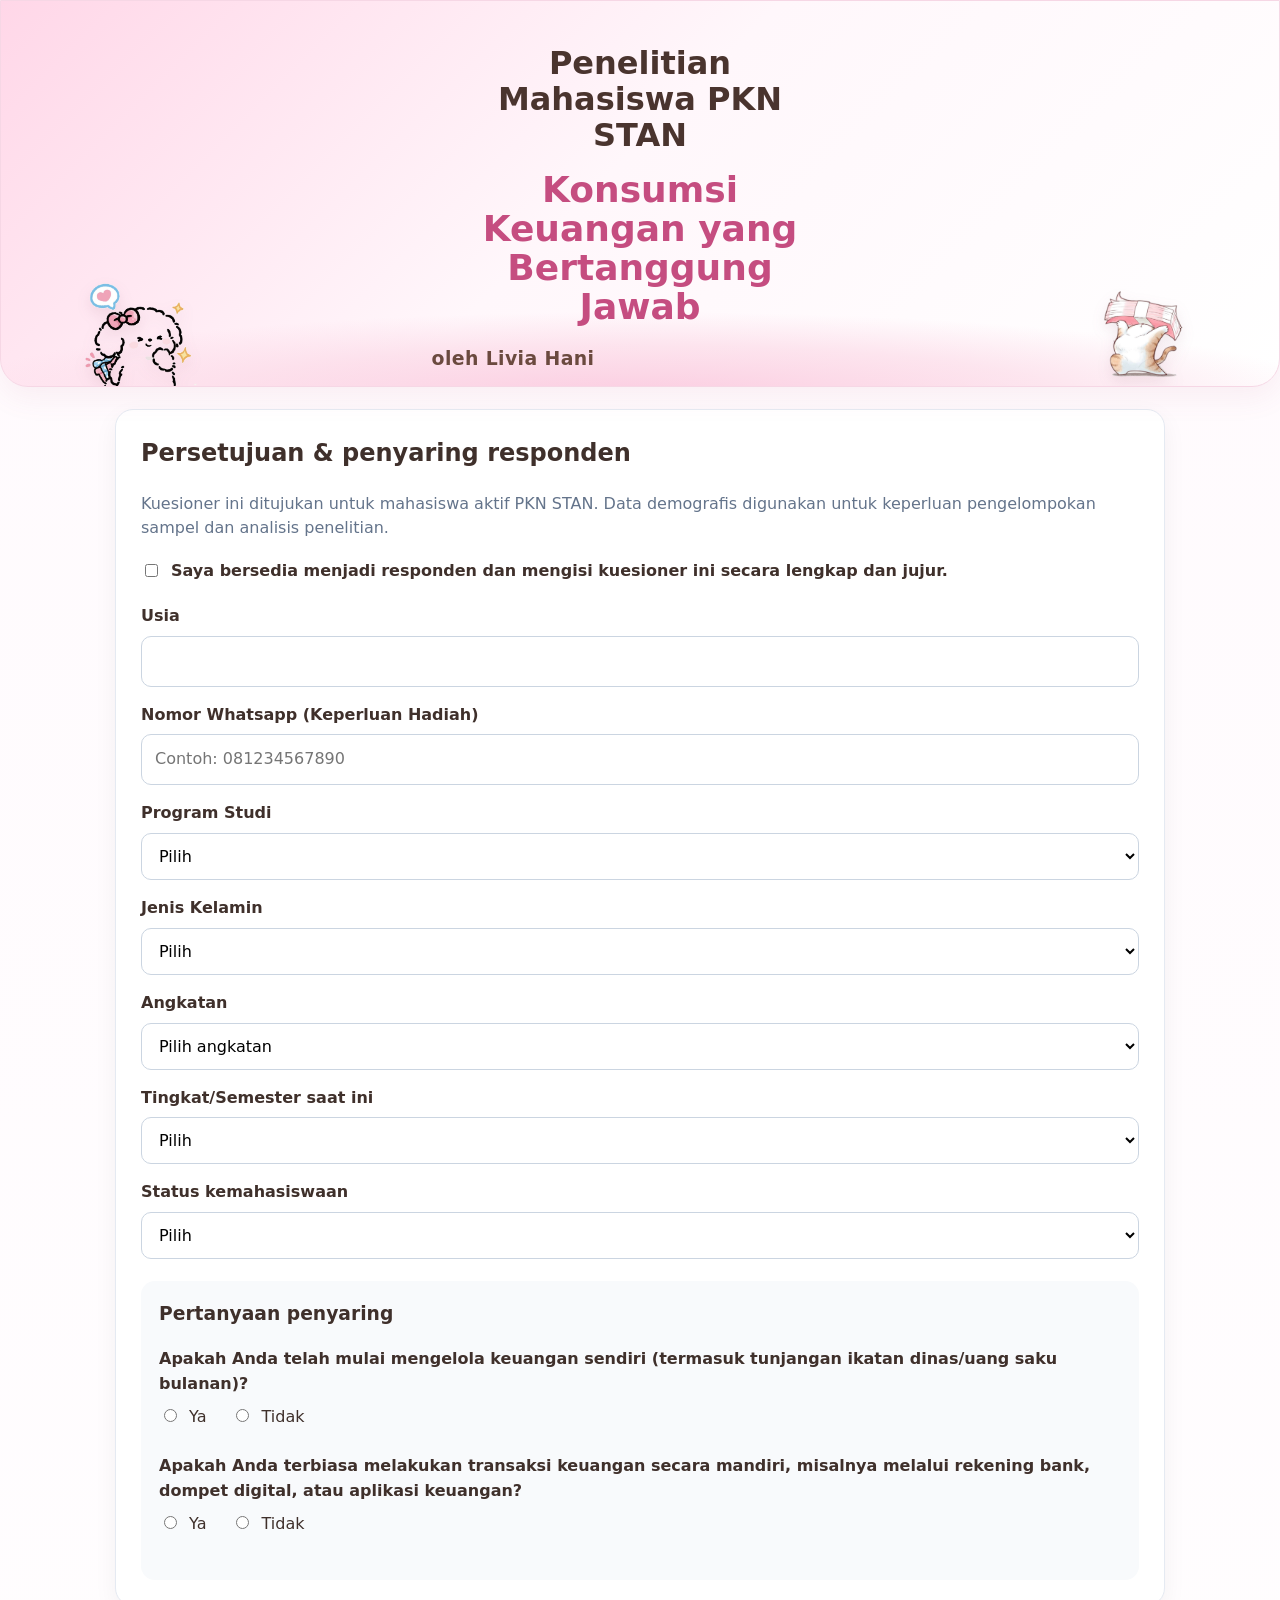
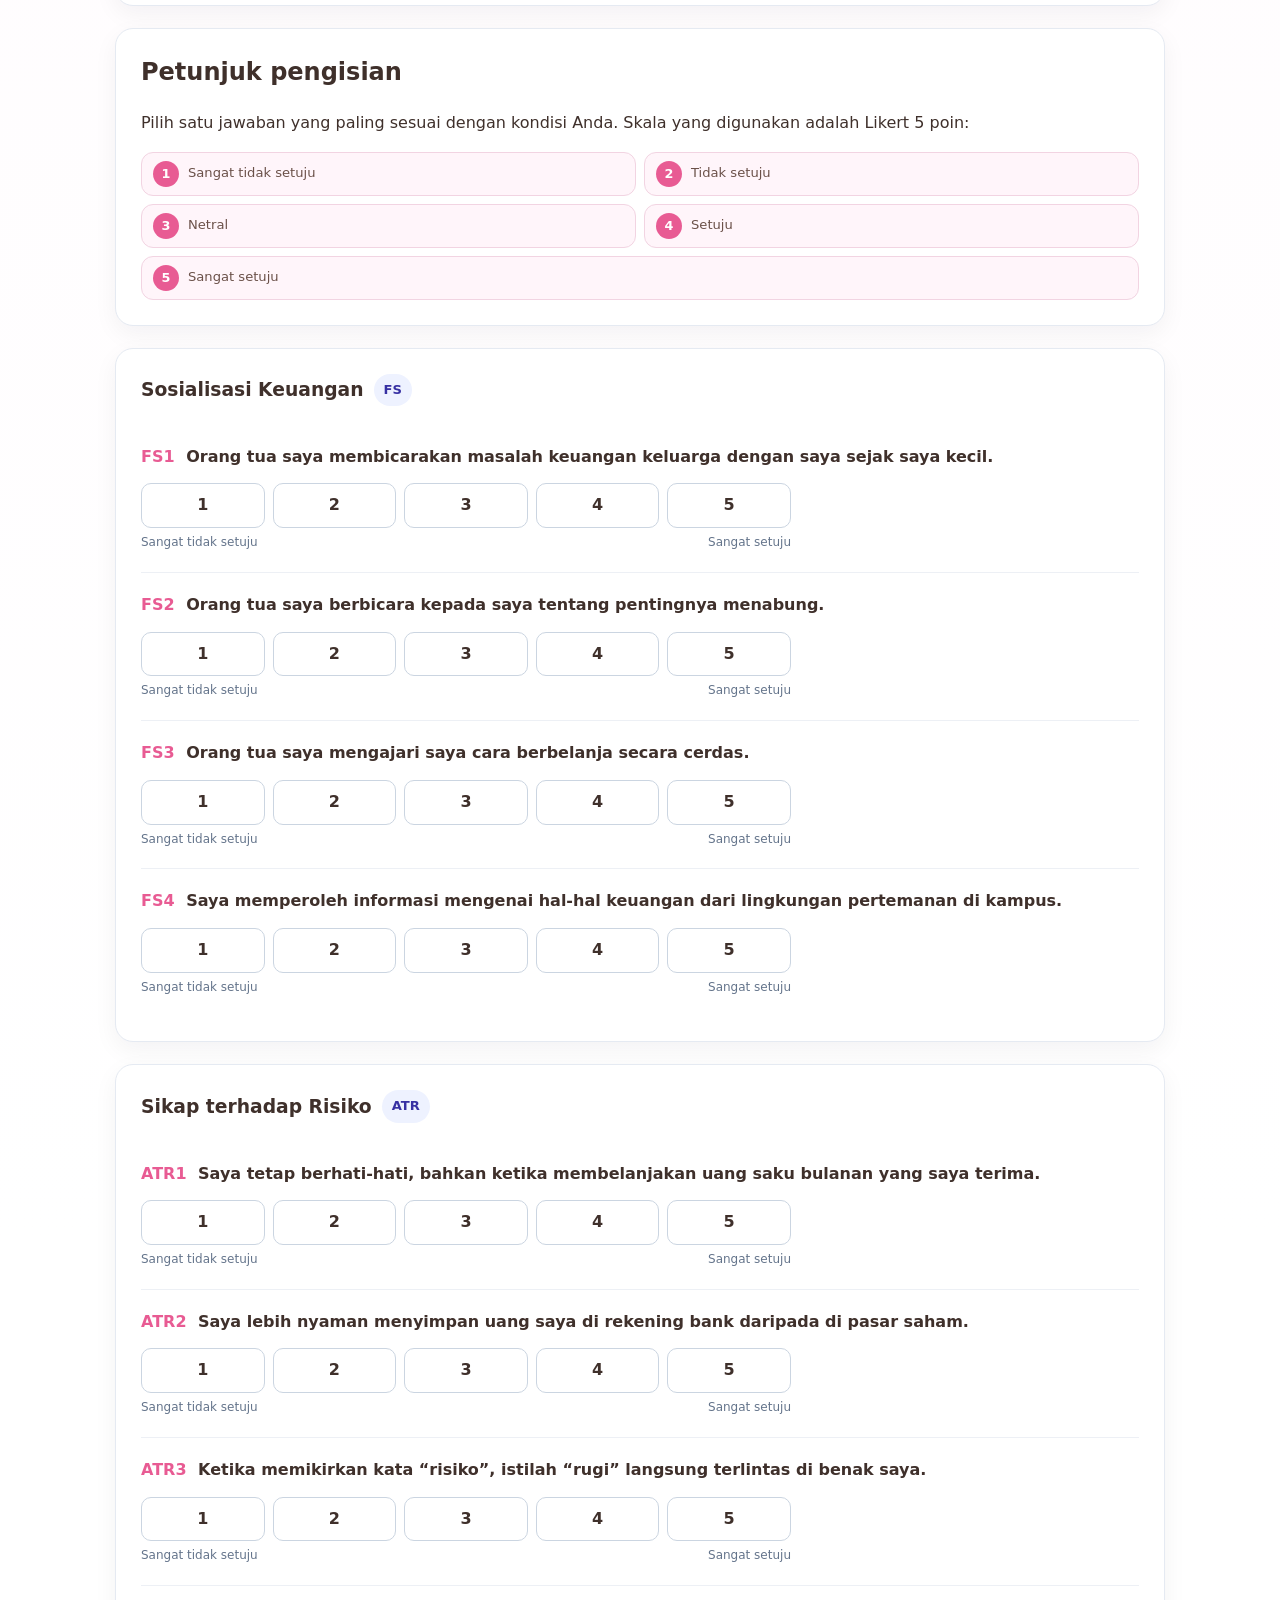
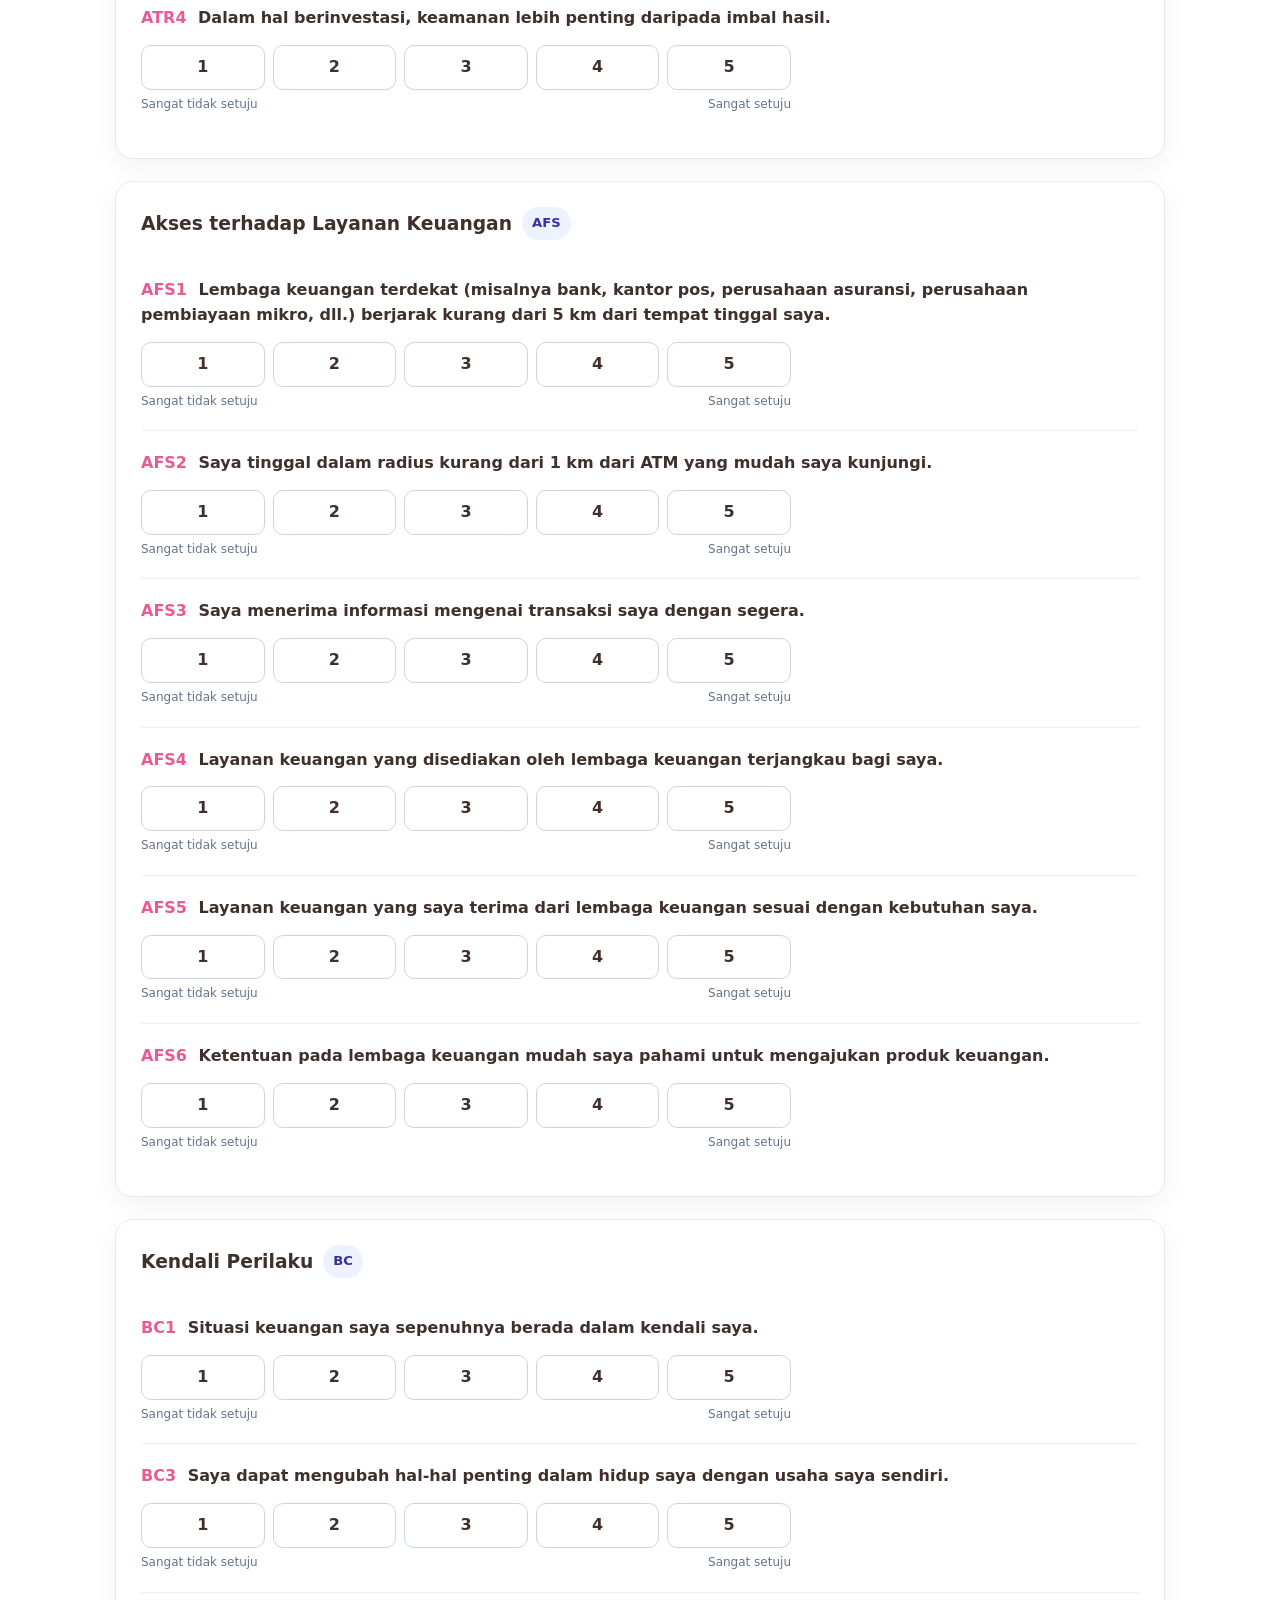
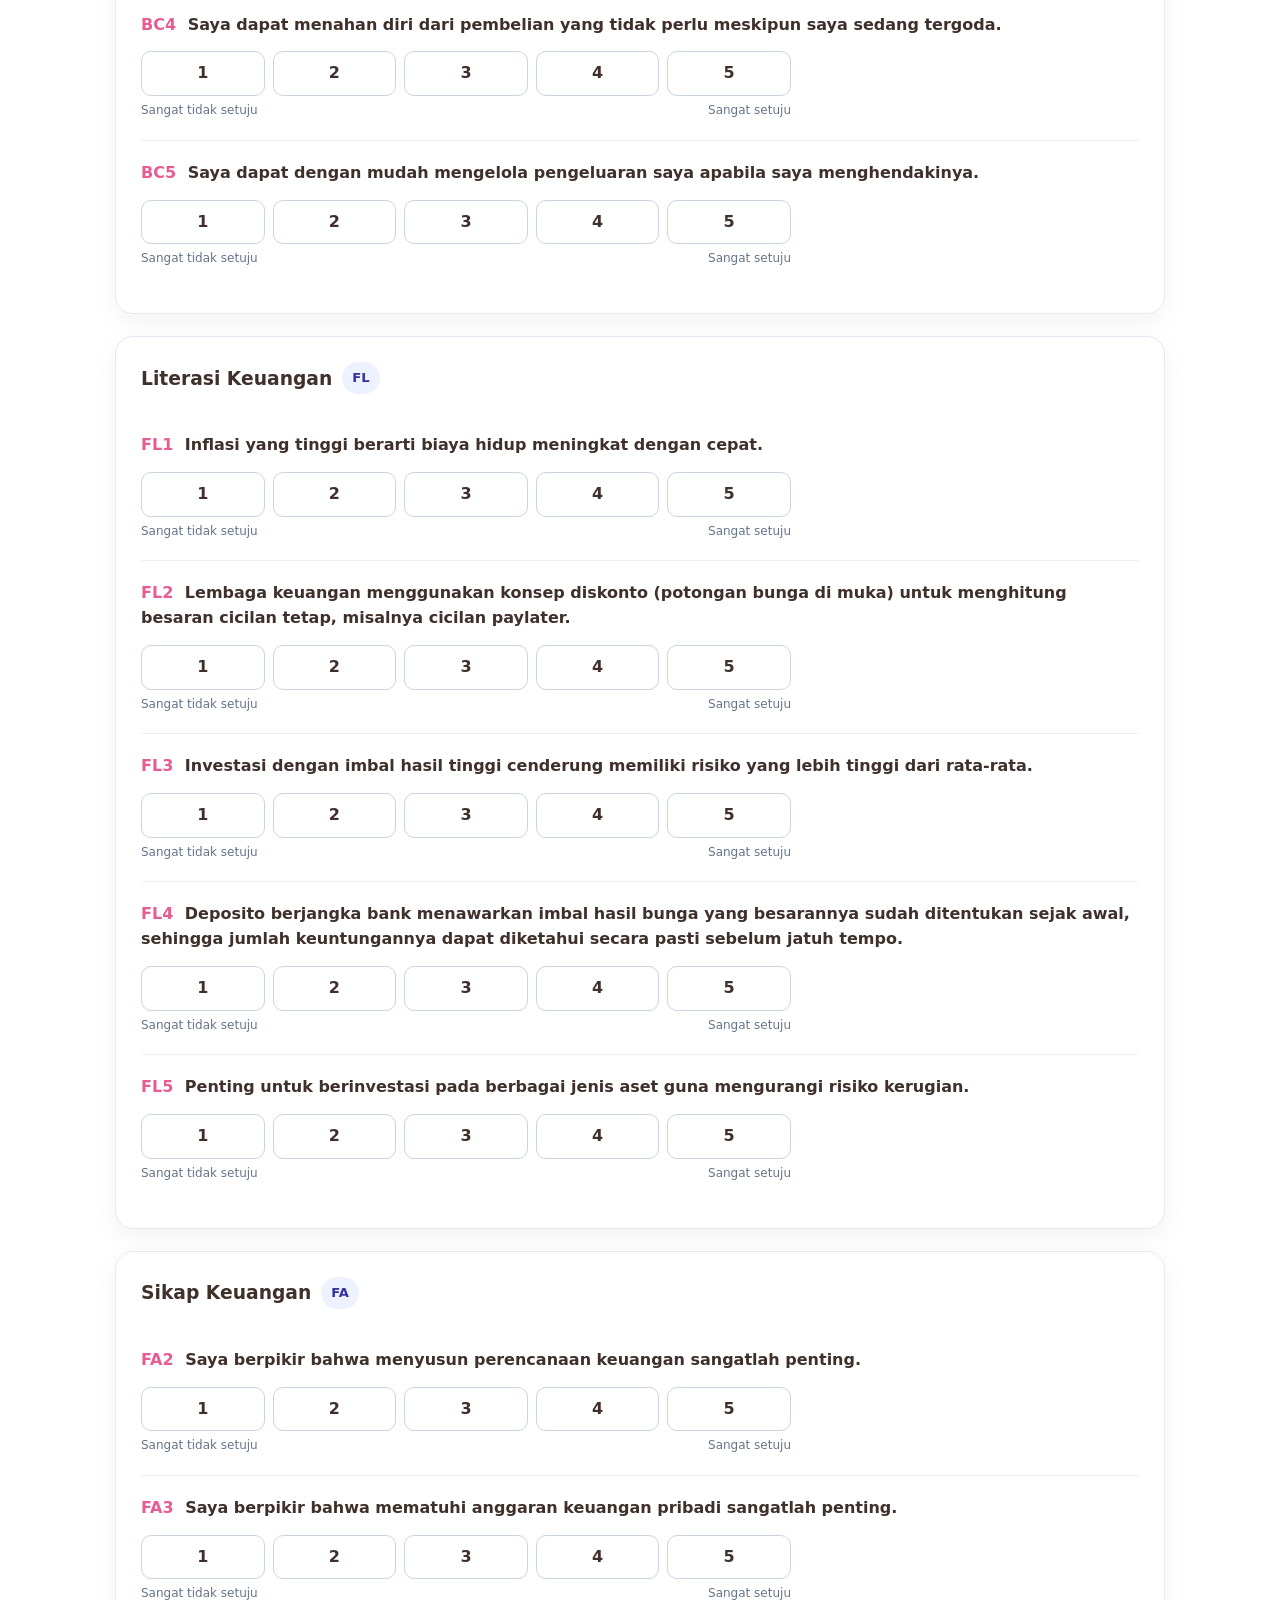
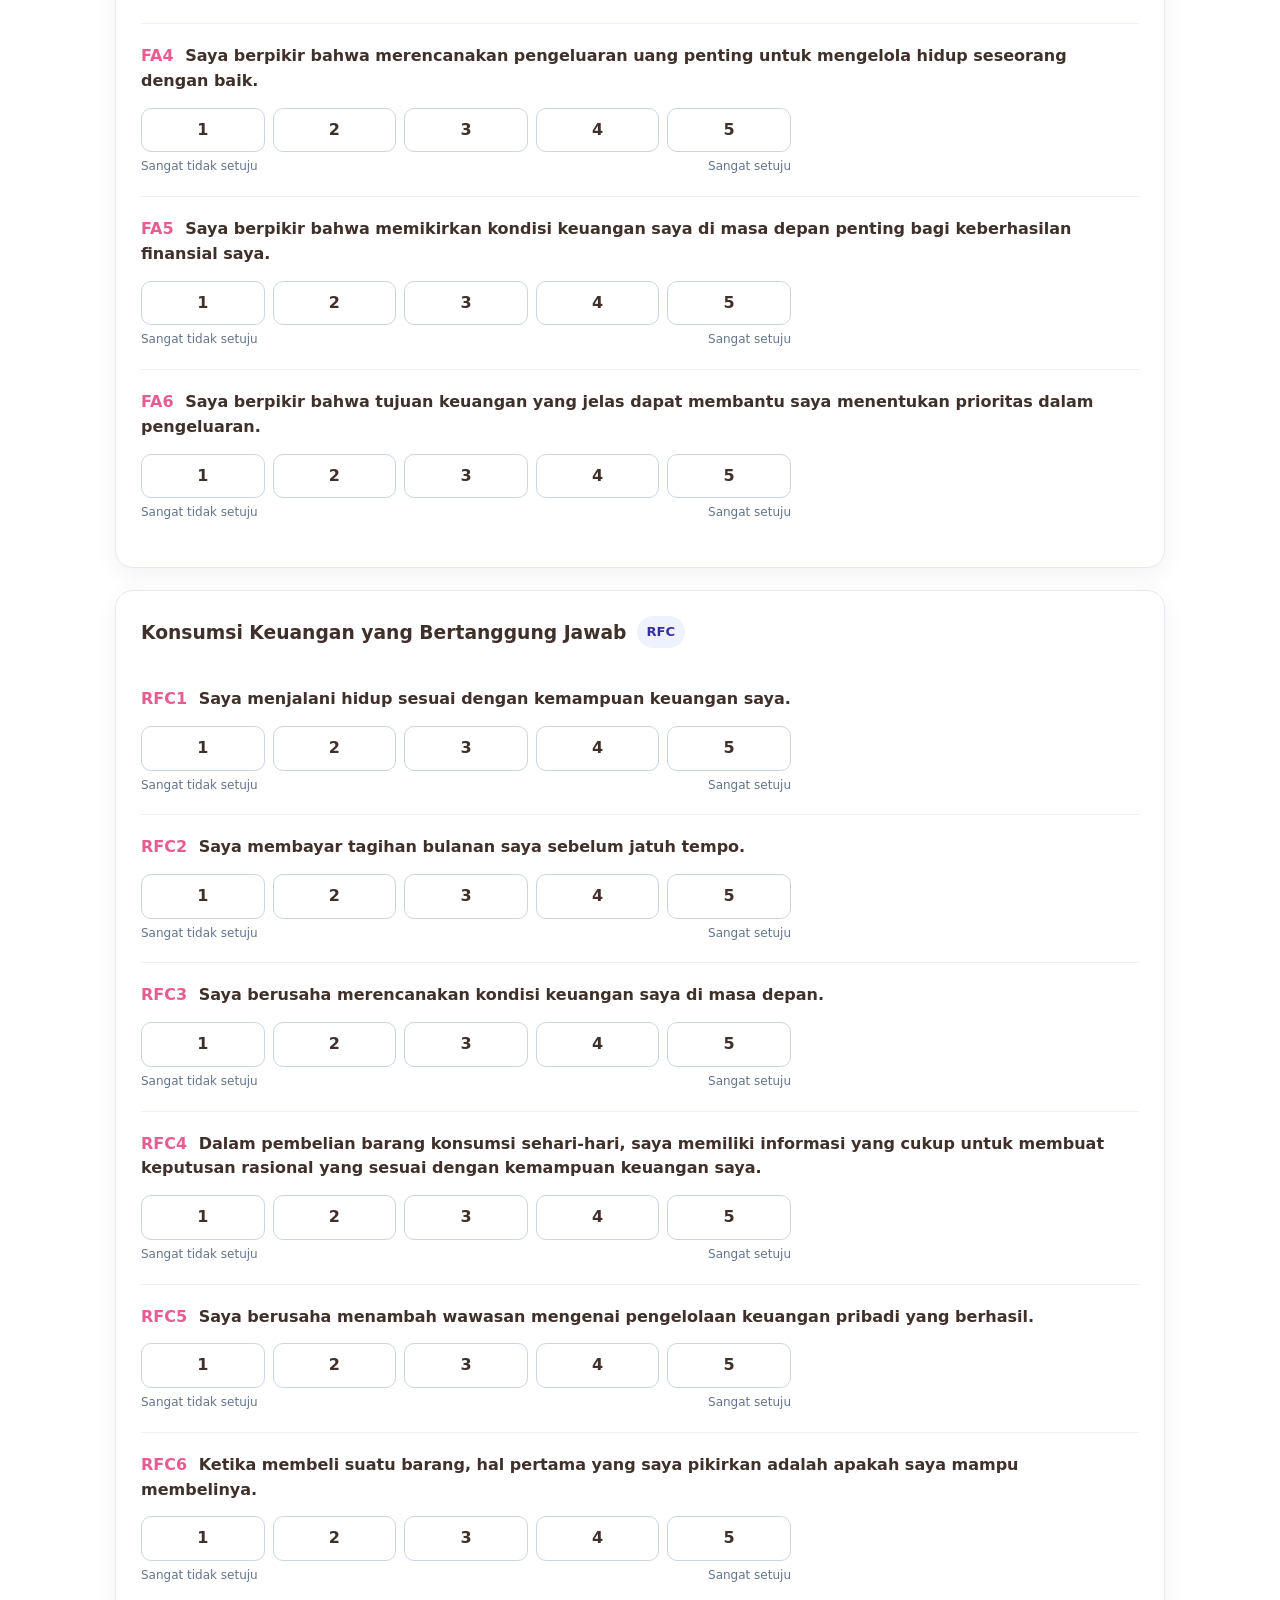
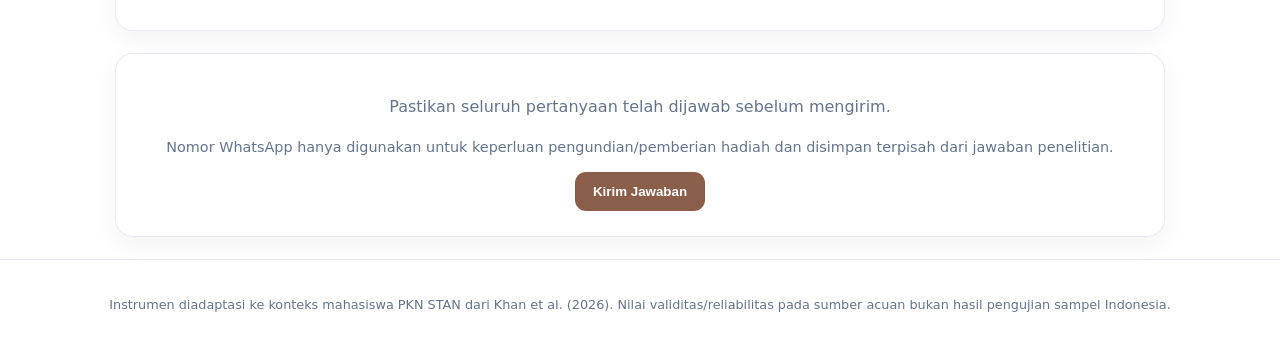
==== index.html @ fb6199f8 "Update index.html" ====
<!doctype html>

<html lang="id">
<head>
<meta charset="utf-8">
<meta name="viewport" content="width=device-width,initial-scale=1">
<title>Kuesioner Penelitian — Mahasiswa PKN STAN</title>
<link rel="stylesheet" href="style.css">
</head>

<body>

<header class="hero">

  <div class="container hero-inner">

    <h1>Penelitian Mahasiswa PKN STAN</h1>

    <h2>Konsumsi Keuangan yang Bertanggung Jawab</h2>

    <p class="author-credit">oleh Livia Hani</p>

    <img
      class="avatar-sticker avatar-money"
      src="avatar-money.png"
      alt="Kucing membawa uang"
    >

    <img
      class="avatar-sticker avatar-bow"
      src="avatar-bow.png"
      alt="Stiker anjing berpita"
    >

  </div>

</header>

<main class="container">

<form id="surveyForm">

<section class="card">

  <h2>Persetujuan & penyaring responden</h2>

  <p class="muted">
    Kuesioner ini ditujukan untuk mahasiswa aktif PKN STAN.
    Data demografis digunakan untuk keperluan pengelompokan sampel
    dan analisis penelitian.
  </p>

  <label class="checkline">
    <input
      type="checkbox"
      name="consent"
      value="1"
      required
    >
    Saya bersedia menjadi responden dan mengisi kuesioner ini secara lengkap dan jujur.
  </label>

  <div class="grid">

<div>
  <label>Usia</label>
  <input
    type="number"
    name="age"
    min="18"
    max="100"
    required
  >
</div>

<div>
  <label>Nomor Whatsapp (Keperluan Hadiah)</label>
  <input
    type="tel"
    name="whatsapp"
    placeholder="Contoh: 081234567890"
    inputmode="tel"
    autocomplete="tel"
    required
  >
</div>

<div>
  <label>Program Studi</label>

  <select name="study_program" required>

    <option value="">Pilih</option>

    <option>D-IV Akuntansi Sektor Publik</option>

    <option>D-IV Manajemen Aset Publik</option>

    <option>D-IV Manajemen Keuangan Negara</option>

    <option>D-III Akuntansi</option>

    <option>D-III Pajak</option>

    <option>D-III Kepabeanan dan Cukai</option>

    <option>D-III Kebendaharaan Negara</option>

    <option>D-III Manajemen Aset</option>

    <option>D-III PBB/Penilai</option>

  </select>
</div>

<div>

  <label>Jenis Kelamin</label>

  <select name="gender" required>

    <option value="">Pilih</option>

    <option value="Perempuan">Perempuan</option>

    <option value="Laki-laki">Laki-laki</option>

  </select>

</div>

<div>

  <label>Angkatan</label>

  <select name="cohort" required>

    <option value="">Pilih angkatan</option>

    <option value="2022">2022</option>

    <option value="2023">2023</option>

    <option value="2024">2024</option>

    <option value="2025">2025</option>

    <option value="2026">2026</option>

  </select>

</div>

<div>

  <label>Tingkat/Semester saat ini</label>

  <select name="level" required>

    <option value="">Pilih</option>

    <option>Tingkat 1</option>

    <option>Tingkat 2</option>

    <option>Tingkat 3</option>

    <option>Tingkat 4</option>

  </select>

</div>

<div>

  <label>Status kemahasiswaan</label>

  <select name="student_status" required>

    <option value="">Pilih</option>

    <option>Aktif</option>

    <option>Nonaktif</option>

    <option>Cuti akademik</option>

  </select>

</div>

  </div>

  <div class="screening">

<h3>Pertanyaan penyaring</h3>

<label>
  Apakah Anda telah mulai mengelola keuangan sendiri
  (termasuk tunjangan ikatan dinas/uang saku bulanan)?
</label>

<div class="radio-row">

  <label>
    <input
      type="radio"
      name="self_manage"
      value="Ya"
      required
    >
    Ya
  </label>

  <label>
    <input
      type="radio"
      name="self_manage"
      value="Tidak"
    >
    Tidak
  </label>

</div>


<label>
  Apakah Anda terbiasa melakukan transaksi keuangan secara mandiri,
  misalnya melalui rekening bank, dompet digital, atau aplikasi keuangan?
</label>

<div class="radio-row">

  <label>
    <input
      type="radio"
      name="transactions"
      value="Ya"
      required
    >
    Ya
  </label>

  <label>
    <input
      type="radio"
      name="transactions"
      value="Tidak"
    >
    Tidak
  </label>

</div>

  </div>

</section>

<section class="card">

  <h2>Petunjuk pengisian</h2>

  <p>
    Pilih satu jawaban yang paling sesuai dengan kondisi Anda.
    Skala yang digunakan adalah Likert 5 poin:
  </p>

  <div class="scale" aria-label="Skala Likert">

<span>
  <b>1</b>
  <em>Sangat tidak setuju</em>
</span>

<span>
  <b>2</b>
  <em>Tidak setuju</em>
</span>

<span>
  <b>3</b>
  <em>Netral</em>
</span>

<span>
  <b>4</b>
  <em>Setuju</em>
</span>

<span>
  <b>5</b>
  <em>Sangat setuju</em>
</span>

  </div>

</section>

<section class="construct">

<h3>
  Sosialisasi Keuangan
  <span class="badge">FS</span>
</h3>

<div class="question">

<div class="qtext">
<span class="qcode">FS1</span>
Orang tua saya membicarakan masalah keuangan keluarga dengan saya sejak saya kecil.
</div>

<div class="likert">

<label><input type="radio" name="FS1" value="1" required><span>1</span></label>
<label><input type="radio" name="FS1" value="2"><span>2</span></label>
<label><input type="radio" name="FS1" value="3"><span>3</span></label>
<label><input type="radio" name="FS1" value="4"><span>4</span></label>
<label><input type="radio" name="FS1" value="5"><span>5</span></label>

</div>

<div class="likert-caption">
<span>Sangat tidak setuju</span>
<span>Sangat setuju</span>
</div>

</div>

<div class="question">

<div class="qtext">
<span class="qcode">FS2</span>
Orang tua saya berbicara kepada saya tentang pentingnya menabung.
</div>

<div class="likert">

<label><input type="radio" name="FS2" value="1" required><span>1</span></label>
<label><input type="radio" name="FS2" value="2"><span>2</span></label>
<label><input type="radio" name="FS2" value="3"><span>3</span></label>
<label><input type="radio" name="FS2" value="4"><span>4</span></label>
<label><input type="radio" name="FS2" value="5"><span>5</span></label>

</div>

<div class="likert-caption">
<span>Sangat tidak setuju</span>
<span>Sangat setuju</span>
</div>

</div>

<div class="question">

<div class="qtext">
<span class="qcode">FS3</span>
Orang tua saya mengajari saya cara berbelanja secara cerdas.
</div>

<div class="likert">

<label><input type="radio" name="FS3" value="1" required><span>1</span></label>
<label><input type="radio" name="FS3" value="2"><span>2</span></label>
<label><input type="radio" name="FS3" value="3"><span>3</span></label>
<label><input type="radio" name="FS3" value="4"><span>4</span></label>
<label><input type="radio" name="FS3" value="5"><span>5</span></label>

</div>

<div class="likert-caption">
<span>Sangat tidak setuju</span>
<span>Sangat setuju</span>
</div>

</div>

<div class="question">

<div class="qtext">
<span class="qcode">FS4</span>
Saya memperoleh informasi mengenai hal-hal keuangan dari lingkungan pertemanan di kampus.
</div>

<div class="likert">

<label><input type="radio" name="FS4" value="1" required><span>1</span></label>
<label><input type="radio" name="FS4" value="2"><span>2</span></label>
<label><input type="radio" name="FS4" value="3"><span>3</span></label>
<label><input type="radio" name="FS4" value="4"><span>4</span></label>
<label><input type="radio" name="FS4" value="5"><span>5</span></label>

</div>

<div class="likert-caption">
<span>Sangat tidak setuju</span>
<span>Sangat setuju</span>
</div>

</div>

</section>

<section class="construct">

<h3>
Sikap terhadap Risiko
<span class="badge">ATR</span>
</h3>

<div class="question">

<div class="qtext">
<span class="qcode">ATR1</span>
Saya tetap berhati-hati, bahkan ketika membelanjakan uang saku bulanan yang saya terima.
</div>

<div class="likert">

<label><input type="radio" name="ATR1" value="1" required><span>1</span></label>
<label><input type="radio" name="ATR1" value="2"><span>2</span></label>
<label><input type="radio" name="ATR1" value="3"><span>3</span></label>
<label><input type="radio" name="ATR1" value="4"><span>4</span></label>
<label><input type="radio" name="ATR1" value="5"><span>5</span></label>

</div>

<div class="likert-caption">
<span>Sangat tidak setuju</span>
<span>Sangat setuju</span>
</div>

</div>

<div class="question">

<div class="qtext">
<span class="qcode">ATR2</span>
Saya lebih nyaman menyimpan uang saya di rekening bank daripada di pasar saham.
</div>

<div class="likert">

<label><input type="radio" name="ATR2" value="1" required><span>1</span></label>
<label><input type="radio" name="ATR2" value="2"><span>2</span></label>
<label><input type="radio" name="ATR2" value="3"><span>3</span></label>
<label><input type="radio" name="ATR2" value="4"><span>4</span></label>
<label><input type="radio" name="ATR2" value="5"><span>5</span></label>

</div>

<div class="likert-caption">
<span>Sangat tidak setuju</span>
<span>Sangat setuju</span>
</div>

</div>

<div class="question">

<div class="qtext">
<span class="qcode">ATR3</span>
Ketika memikirkan kata “risiko”, istilah “rugi” langsung terlintas di benak saya.
</div>

<div class="likert">

<label><input type="radio" name="ATR3" value="1" required><span>1</span></label>
<label><input type="radio" name="ATR3" value="2"><span>2</span></label>
<label><input type="radio" name="ATR3" value="3"><span>3</span></label>
<label><input type="radio" name="ATR3" value="4"><span>4</span></label>
<label><input type="radio" name="ATR3" value="5"><span>5</span></label>

</div>

<div class="likert-caption">
<span>Sangat tidak setuju</span>
<span>Sangat setuju</span>
</div>

</div>

<div class="question">

<div class="qtext">
<span class="qcode">ATR4</span>
Dalam hal berinvestasi, keamanan lebih penting daripada imbal hasil.
</div>

<div class="likert">

<label><input type="radio" name="ATR4" value="1" required><span>1</span></label>
<label><input type="radio" name="ATR4" value="2"><span>2</span></label>
<label><input type="radio" name="ATR4" value="3"><span>3</span></label>
<label><input type="radio" name="ATR4" value="4"><span>4</span></label>
<label><input type="radio" name="ATR4" value="5"><span>5</span></label>

</div>

<div class="likert-caption">
<span>Sangat tidak setuju</span>
<span>Sangat setuju</span>
</div>

</div>

</section>

<section class="construct">

<h3>
Akses terhadap Layanan Keuangan
<span class="badge">AFS</span>
</h3>

<div class="question">

<div class="qtext">
<span class="qcode">AFS1</span>
Lembaga keuangan terdekat (misalnya bank, kantor pos, perusahaan asuransi, perusahaan pembiayaan mikro, dll.) berjarak kurang dari 5 km dari tempat tinggal saya.
</div>

<div class="likert">

<label><input type="radio" name="AFS1" value="1" required><span>1</span></label>
<label><input type="radio" name="AFS1" value="2"><span>2</span></label>
<label><input type="radio" name="AFS1" value="3"><span>3</span></label>
<label><input type="radio" name="AFS1" value="4"><span>4</span></label>
<label><input type="radio" name="AFS1" value="5"><span>5</span></label>

</div>

<div class="likert-caption">
<span>Sangat tidak setuju</span>
<span>Sangat setuju</span>
</div>

</div>

<div class="question">

<div class="qtext">
<span class="qcode">AFS2</span>
Saya tinggal dalam radius kurang dari 1 km dari ATM yang mudah saya kunjungi.
</div>

<div class="likert">

<label><input type="radio" name="AFS2" value="1" required><span>1</span></label>
<label><input type="radio" name="AFS2" value="2"><span>2</span></label>
<label><input type="radio" name="AFS2" value="3"><span>3</span></label>
<label><input type="radio" name="AFS2" value="4"><span>4</span></label>
<label><input type="radio" name="AFS2" value="5"><span>5</span></label>

</div>

<div class="likert-caption">
<span>Sangat tidak setuju</span>
<span>Sangat setuju</span>
</div>

</div>

<div class="question">

<div class="qtext">
<span class="qcode">AFS3</span>
Saya menerima informasi mengenai transaksi saya dengan segera.
</div>

<div class="likert">

<label><input type="radio" name="AFS3" value="1" required><span>1</span></label>
<label><input type="radio" name="AFS3" value="2"><span>2</span></label>
<label><input type="radio" name="AFS3" value="3"><span>3</span></label>
<label><input type="radio" name="AFS3" value="4"><span>4</span></label>
<label><input type="radio" name="AFS3" value="5"><span>5</span></label>

</div>

<div class="likert-caption">
<span>Sangat tidak setuju</span>
<span>Sangat setuju</span>
</div>

</div>

<div class="question">

<div class="qtext">
<span class="qcode">AFS4</span>
Layanan keuangan yang disediakan oleh lembaga keuangan terjangkau bagi saya.
</div>

<div class="likert">

<label><input type="radio" name="AFS4" value="1" required><span>1</span></label>
<label><input type="radio" name="AFS4" value="2"><span>2</span></label>
<label><input type="radio" name="AFS4" value="3"><span>3</span></label>
<label><input type="radio" name="AFS4" value="4"><span>4</span></label>
<label><input type="radio" name="AFS4" value="5"><span>5</span></label>

</div>

<div class="likert-caption">
<span>Sangat tidak setuju</span>
<span>Sangat setuju</span>
</div>

</div>

<div class="question">

<div class="qtext">
<span class="qcode">AFS5</span>
Layanan keuangan yang saya terima dari lembaga keuangan sesuai dengan kebutuhan saya.
</div>

<div class="likert">

<label><input type="radio" name="AFS5" value="1" required><span>1</span></label>
<label><input type="radio" name="AFS5" value="2"><span>2</span></label>
<label><input type="radio" name="AFS5" value="3"><span>3</span></label>
<label><input type="radio" name="AFS5" value="4"><span>4</span></label>
<label><input type="radio" name="AFS5" value="5"><span>5</span></label>

</div>

<div class="likert-caption">
<span>Sangat tidak setuju</span>
<span>Sangat setuju</span>
</div>

</div>

<div class="question">

<div class="qtext">
<span class="qcode">AFS6</span>
Ketentuan pada lembaga keuangan mudah saya pahami untuk mengajukan produk keuangan.
</div>

<div class="likert">

<label><input type="radio" name="AFS6" value="1" required><span>1</span></label>
<label><input type="radio" name="AFS6" value="2"><span>2</span></label>
<label><input type="radio" name="AFS6" value="3"><span>3</span></label>
<label><input type="radio" name="AFS6" value="4"><span>4</span></label>
<label><input type="radio" name="AFS6" value="5"><span>5</span></label>

</div>

<div class="likert-caption">
<span>Sangat tidak setuju</span>
<span>Sangat setuju</span>
</div>

</div>

</section>

<section class="construct">

<h3>
Kendali Perilaku
<span class="badge">BC</span>
</h3>

<div class="question">

<div class="qtext">
<span class="qcode">BC1</span>
Situasi keuangan saya sepenuhnya berada dalam kendali saya.
</div>

<div class="likert">

<label><input type="radio" name="BC1" value="1" required><span>1</span></label>
<label><input type="radio" name="BC1" value="2"><span>2</span></label>
<label><input type="radio" name="BC1" value="3"><span>3</span></label>
<label><input type="radio" name="BC1" value="4"><span>4</span></label>
<label><input type="radio" name="BC1" value="5"><span>5</span></label>

</div>

<div class="likert-caption">
<span>Sangat tidak setuju</span>
<span>Sangat setuju</span>
</div>

</div>

<div class="question">

<div class="qtext">
<span class="qcode">BC3</span>
Saya dapat mengubah hal-hal penting dalam hidup saya dengan usaha saya sendiri.
</div>

<div class="likert">

<label><input type="radio" name="BC3" value="1" required><span>1</span></label>
<label><input type="radio" name="BC3" value="2"><span>2</span></label>
<label><input type="radio" name="BC3" value="3"><span>3</span></label>
<label><input type="radio" name="BC3" value="4"><span>4</span></label>
<label><input type="radio" name="BC3" value="5"><span>5</span></label>

</div>

<div class="likert-caption">
<span>Sangat tidak setuju</span>
<span>Sangat setuju</span>
</div>

</div>

<div class="question">

<div class="qtext">
<span class="qcode">BC4</span>
Saya dapat menahan diri dari pembelian yang tidak perlu meskipun saya sedang tergoda.
</div>

<div class="likert">

<label><input type="radio" name="BC4" value="1" required><span>1</span></label>
<label><input type="radio" name="BC4" value="2"><span>2</span></label>
<label><input type="radio" name="BC4" value="3"><span>3</span></label>
<label><input type="radio" name="BC4" value="4"><span>4</span></label>
<label><input type="radio" name="BC4" value="5"><span>5</span></label>

</div>

<div class="likert-caption">
<span>Sangat tidak setuju</span>
<span>Sangat setuju</span>
</div>

</div>

<div class="question">

<div class="qtext">
<span class="qcode">BC5</span>
Saya dapat dengan mudah mengelola pengeluaran saya apabila saya menghendakinya.
</div>

<div class="likert">

<label><input type="radio" name="BC5" value="1" required><span>1</span></label>
<label><input type="radio" name="BC5" value="2"><span>2</span></label>
<label><input type="radio" name="BC5" value="3"><span>3</span></label>
<label><input type="radio" name="BC5" value="4"><span>4</span></label>
<label><input type="radio" name="BC5" value="5"><span>5</span></label>

</div>

<div class="likert-caption">
<span>Sangat tidak setuju</span>
<span>Sangat setuju</span>
</div>

</div>

</section>

<section class="construct">

<h3>
Literasi Keuangan
<span class="badge">FL</span>
</h3>

<div class="question">

<div class="qtext">
<span class="qcode">FL1</span>
Inflasi yang tinggi berarti biaya hidup meningkat dengan cepat.
</div>

<div class="likert">

<label><input type="radio" name="FL1" value="1" required><span>1</span></label>
<label><input type="radio" name="FL1" value="2"><span>2</span></label>
<label><input type="radio" name="FL1" value="3"><span>3</span></label>
<label><input type="radio" name="FL1" value="4"><span>4</span></label>
<label><input type="radio" name="FL1" value="5"><span>5</span></label>

</div>

<div class="likert-caption">
<span>Sangat tidak setuju</span>
<span>Sangat setuju</span>
</div>

</div>

<div class="question">

<div class="qtext">
<span class="qcode">FL2</span>
Lembaga keuangan menggunakan konsep diskonto (potongan bunga di muka) untuk menghitung besaran cicilan tetap, misalnya cicilan paylater.
</div>

<div class="likert">

<label><input type="radio" name="FL2" value="1" required><span>1</span></label>
<label><input type="radio" name="FL2" value="2"><span>2</span></label>
<label><input type="radio" name="FL2" value="3"><span>3</span></label>
<label><input type="radio" name="FL2" value="4"><span>4</span></label>
<label><input type="radio" name="FL2" value="5"><span>5</span></label>

</div>

<div class="likert-caption">
<span>Sangat tidak setuju</span>
<span>Sangat setuju</span>
</div>

</div>

<div class="question">

<div class="qtext">
<span class="qcode">FL3</span>
Investasi dengan imbal hasil tinggi cenderung memiliki risiko yang lebih tinggi dari rata-rata.
</div>

<div class="likert">

<label><input type="radio" name="FL3" value="1" required><span>1</span></label>
<label><input type="radio" name="FL3" value="2"><span>2</span></label>
<label><input type="radio" name="FL3" value="3"><span>3</span></label>
<label><input type="radio" name="FL3" value="4"><span>4</span></label>
<label><input type="radio" name="FL3" value="5"><span>5</span></label>

</div>

<div class="likert-caption">
<span>Sangat tidak setuju</span>
<span>Sangat setuju</span>
</div>

</div>

<div class="question">

<div class="qtext">
<span class="qcode">FL4</span>
Deposito berjangka bank menawarkan imbal hasil bunga yang besarannya sudah ditentukan sejak awal, sehingga jumlah keuntungannya dapat diketahui secara pasti sebelum jatuh tempo.
</div>

<div class="likert">

<label><input type="radio" name="FL4" value="1" required><span>1</span></label>
<label><input type="radio" name="FL4" value="2"><span>2</span></label>
<label><input type="radio" name="FL4" value="3"><span>3</span></label>
<label><input type="radio" name="FL4" value="4"><span>4</span></label>
<label><input type="radio" name="FL4" value="5"><span>5</span></label>

</div>

<div class="likert-caption">
<span>Sangat tidak setuju</span>
<span>Sangat setuju</span>
</div>

</div>

<div class="question">

<div class="qtext">
<span class="qcode">FL5</span>
Penting untuk berinvestasi pada berbagai jenis aset guna mengurangi risiko kerugian.
</div>

<div class="likert">

<label><input type="radio" name="FL5" value="1" required><span>1</span></label>
<label><input type="radio" name="FL5" value="2"><span>2</span></label>
<label><input type="radio" name="FL5" value="3"><span>3</span></label>
<label><input type="radio" name="FL5" value="4"><span>4</span></label>
<label><input type="radio" name="FL5" value="5"><span>5</span></label>

</div>

<div class="likert-caption">
<span>Sangat tidak setuju</span>
<span>Sangat setuju</span>
</div>

</div>

</section>

<section class="construct">

<h3>
Sikap Keuangan
<span class="badge">FA</span>
</h3>

<div class="question">

<div class="qtext">
<span class="qcode">FA2</span>
Saya berpikir bahwa menyusun perencanaan keuangan sangatlah penting.
</div>

<div class="likert">

<label><input type="radio" name="FA2" value="1" required><span>1</span></label>
<label><input type="radio" name="FA2" value="2"><span>2</span></label>
<label><input type="radio" name="FA2" value="3"><span>3</span></label>
<label><input type="radio" name="FA2" value="4"><span>4</span></label>
<label><input type="radio" name="FA2" value="5"><span>5</span></label>

</div>

<div class="likert-caption">
<span>Sangat tidak setuju</span>
<span>Sangat setuju</span>
</div>

</div>

<div class="question">

<div class="qtext">
<span class="qcode">FA3</span>
Saya berpikir bahwa mematuhi anggaran keuangan pribadi sangatlah penting.
</div>

<div class="likert">

<label><input type="radio" name="FA3" value="1" required><span>1</span></label>
<label><input type="radio" name="FA3" value="2"><span>2</span></label>
<label><input type="radio" name="FA3" value="3"><span>3</span></label>
<label><input type="radio" name="FA3" value="4"><span>4</span></label>
<label><input type="radio" name="FA3" value="5"><span>5</span></label>

</div>

<div class="likert-caption">
<span>Sangat tidak setuju</span>
<span>Sangat setuju</span>
</div>

</div>

<div class="question">

<div class="qtext">
<span class="qcode">FA4</span>
Saya berpikir bahwa merencanakan pengeluaran uang penting untuk mengelola hidup seseorang dengan baik.
</div>

<div class="likert">

<label><input type="radio" name="FA4" value="1" required><span>1</span></label>
<label><input type="radio" name="FA4" value="2"><span>2</span></label>
<label><input type="radio" name="FA4" value="3"><span>3</span></label>
<label><input type="radio" name="FA4" value="4"><span>4</span></label>
<label><input type="radio" name="FA4" value="5"><span>5</span></label>

</div>

<div class="likert-caption">
<span>Sangat tidak setuju</span>
<span>Sangat setuju</span>
</div>

</div>

<div class="question">

<div class="qtext">
<span class="qcode">FA5</span>
Saya berpikir bahwa memikirkan kondisi keuangan saya di masa depan penting bagi keberhasilan finansial saya.
</div>

<div class="likert">

<label><input type="radio" name="FA5" value="1" required><span>1</span></label>
<label><input type="radio" name="FA5" value="2"><span>2</span></label>
<label><input type="radio" name="FA5" value="3"><span>3</span></label>
<label><input type="radio" name="FA5" value="4"><span>4</span></label>
<label><input type="radio" name="FA5" value="5"><span>5</span></label>

</div>

<div class="likert-caption">
<span>Sangat tidak setuju</span>
<span>Sangat setuju</span>
</div>

</div>

<div class="question">

<div class="qtext">
<span class="qcode">FA6</span>
Saya berpikir bahwa tujuan keuangan yang jelas dapat membantu saya menentukan prioritas dalam pengeluaran.
</div>

<div class="likert">

<label><input type="radio" name="FA6" value="1" required><span>1</span></label>
<label><input type="radio" name="FA6" value="2"><span>2</span></label>
<label><input type="radio" name="FA6" value="3"><span>3</span></label>
<label><input type="radio" name="FA6" value="4"><span>4</span></label>
<label><input type="radio" name="FA6" value="5"><span>5</span></label>

</div>

<div class="likert-caption">
<span>Sangat tidak setuju</span>
<span>Sangat setuju</span>
</div>

</div>

</section>

<section class="construct">

<h3>
Konsumsi Keuangan yang Bertanggung Jawab
<span class="badge">RFC</span>
</h3>

<div class="question">

<div class="qtext">
<span class="qcode">RFC1</span>
Saya menjalani hidup sesuai dengan kemampuan keuangan saya.
</div>

<div class="likert">

<label><input type="radio" name="RFC1" value="1" required><span>1</span></label>
<label><input type="radio" name="RFC1" value="2"><span>2</span></label>
<label><input type="radio" name="RFC1" value="3"><span>3</span></label>
<label><input type="radio" name="RFC1" value="4"><span>4</span></label>
<label><input type="radio" name="RFC1" value="5"><span>5</span></label>

</div>

<div class="likert-caption">
<span>Sangat tidak setuju</span>
<span>Sangat setuju</span>
</div>

</div>

<div class="question">

<div class="qtext">
<span class="qcode">RFC2</span>
Saya membayar tagihan bulanan saya sebelum jatuh tempo.
</div>

<div class="likert">

<label><input type="radio" name="RFC2" value="1" required><span>1</span></label>
<label><input type="radio" name="RFC2" value="2"><span>2</span></label>
<label><input type="radio" name="RFC2" value="3"><span>3</span></label>
<label><input type="radio" name="RFC2" value="4"><span>4</span></label>
<label><input type="radio" name="RFC2" value="5"><span>5</span></label>

</div>

<div class="likert-caption">
<span>Sangat tidak setuju</span>
<span>Sangat setuju</span>
</div>

</div>

<div class="question">

<div class="qtext">
<span class="qcode">RFC3</span>
Saya berusaha merencanakan kondisi keuangan saya di masa depan.
</div>

<div class="likert">

<label><input type="radio" name="RFC3" value="1" required><span>1</span></label>
<label><input type="radio" name="RFC3" value="2"><span>2</span></label>
<label><input type="radio" name="RFC3" value="3"><span>3</span></label>
<label><input type="radio" name="RFC3" value="4"><span>4</span></label>
<label><input type="radio" name="RFC3" value="5"><span>5</span></label>

</div>

<div class="likert-caption">
<span>Sangat tidak setuju</span>
<span>Sangat setuju</span>
</div>

</div>

<div class="question">

<div class="qtext">
<span class="qcode">RFC4</span>
Dalam pembelian barang konsumsi sehari-hari, saya memiliki informasi yang cukup untuk membuat keputusan rasional yang sesuai dengan kemampuan keuangan saya.
</div>

<div class="likert">

<label><input type="radio" name="RFC4" value="1" required><span>1</span></label>
<label><input type="radio" name="RFC4" value="2"><span>2</span></label>
<label><input type="radio" name="RFC4" value="3"><span>3</span></label>
<label><input type="radio" name="RFC4" value="4"><span>4</span></label>
<label><input type="radio" name="RFC4" value="5"><span>5</span></label>

</div>

<div class="likert-caption">
<span>Sangat tidak setuju</span>
<span>Sangat setuju</span>
</div>

</div>

<div class="question">

<div class="qtext">
<span class="qcode">RFC5</span>
Saya berusaha menambah wawasan mengenai pengelolaan keuangan pribadi yang berhasil.
</div>

<div class="likert">

<label><input type="radio" name="RFC5" value="1" required><span>1</span></label>
<label><input type="radio" name="RFC5" value="2"><span>2</span></label>
<label><input type="radio" name="RFC5" value="3"><span>3</span></label>
<label><input type="radio" name="RFC5" value="4"><span>4</span></label>
<label><input type="radio" name="RFC5" value="5"><span>5</span></label>

</div>

<div class="likert-caption">
<span>Sangat tidak setuju</span>
<span>Sangat setuju</span>
</div>

</div>

<div class="question">

<div class="qtext">
<span class="qcode">RFC6</span>
Ketika membeli suatu barang, hal pertama yang saya pikirkan adalah apakah saya mampu membelinya.
</div>

<div class="likert">

<label><input type="radio" name="RFC6" value="1" required><span>1</span></label>
<label><input type="radio" name="RFC6" value="2"><span>2</span></label>
<label><input type="radio" name="RFC6" value="3"><span>3</span></label>
<label><input type="radio" name="RFC6" value="4"><span>4</span></label>
<label><input type="radio" name="RFC6" value="5"><span>5</span></label>

</div>

<div class="likert-caption">
<span>Sangat tidak setuju</span>
<span>Sangat setuju</span>
</div>

</div>

</section>

<section class="card submit-card">

<p class="muted">
Pastikan seluruh pertanyaan telah dijawab sebelum mengirim.
</p>

<p class="muted prize-disclaimer">
Nomor WhatsApp hanya digunakan untuk keperluan pengundian/pemberian hadiah
dan disimpan terpisah dari jawaban penelitian.
</p>

<button type="submit" class="btn">
Kirim Jawaban
</button>

</section>

</form>

</main>

<footer>
Instrumen diadaptasi ke konteks mahasiswa PKN STAN dari Khan et al. (2026).
Nilai validitas/reliabilitas pada sumber acuan bukan hasil pengujian sampel Indonesia.
</footer>

<script src="config.js"></script>

<script>

const form = document.getElementById('surveyForm');

const alertBox = document.createElement('div');

alertBox.className = 'alert';

form.parentNode.insertBefore(
  alertBox,
  form
);

alertBox.style.display = 'none';


function show(msg,type='error'){

  alertBox.className = 'alert ' + type;

  alertBox.textContent = msg;

  alertBox.style.display = 'block';

  window.scrollTo({
    top:0,
    behavior:'smooth'
  });

}


form.addEventListener(
  'submit',
  async function(e){

    e.preventDefault();

    if(!form.checkValidity()){

      form.reportValidity();

      return;

    }


    const data = {};

    new FormData(form).forEach(
      (v,k) => data[k] = v
    );


    if(Number(data.age) < 18){

      show(
        'Responden harus berusia minimal 18 tahun.'
      );

      return;

    }


    if(
      !/^[0-9+()\s-]{9,20}$/.test(
        String(data.whatsapp || '')
      )
    ){

      show(
        'Silakan masukkan nomor WhatsApp yang valid.'
      );

      return;

    }


    if(data.student_status !== 'Aktif'){

      show(
        'Kuesioner ini ditujukan untuk mahasiswa aktif PKN STAN.'
      );

      return;

    }


    if(
      data.self_manage !== 'Ya' ||
      data.transactions !== 'Ya'
    ){

      show(
        'Berdasarkan kriteria penelitian, responden perlu telah mengelola keuangan dan bertransaksi secara mandiri.'
      );

      return;

    }


    const btn =
      form.querySelector(
        'button[type=submit]'
      );

    btn.disabled = true;

    btn.textContent = 'Mengirim...';


    const params = new URLSearchParams({

      action:'submit',

      key:APP_CONFIG.submitKey,

      ...data

    });


    try{

      await fetch(
        APP_CONFIG.scriptUrl,
        {

          method:'POST',

          mode:'no-cors',

          headers:{
            'Content-Type':
              'application/x-www-form-urlencoded;charset=UTF-8'
          },

          body:params.toString(),

          cache:'no-store'

        }
      );


      form.reset();

      show(
        'Terima kasih. Jawaban Anda berhasil dikirim.',
        'success'
      );


    }catch(err){

      show(
        'Jawaban belum tersimpan. Pastikan koneksi internet aktif dan konfigurasi Google Sheets sudah benar. '
        + err.message
      );

    }finally{

      btn.disabled = false;

      btn.textContent = 'Kirim Jawaban';

    }

  }
);

</script>

</body>
</html>
---- style.css ----
*{
  box-sizing:border-box
}

body{
  margin:0;
  font-family:Inter,system-ui,-apple-system,BlinkMacSystemFont,"Segoe UI",sans-serif;
  background:linear-gradient(180deg,#fffafd 0%,#fff 34%,#fff 100%);
  color:#3f302b;
  line-height:1.55
}

.container{
  width:min(1050px,92%);
  margin:auto
}

/* =========================
   HEADER / HERO
   ========================= */

.hero{
  position:relative;
  overflow:hidden;
  padding:10px 0 50px;
  background:linear-gradient(
    135deg,
    #ffd7e8 0%,
    #fff7fb 47%,
    #ffffff 100%
  );
  color:#4a342e;
  border:1px solid #f6d7e5;
  border-radius:0 0 28px 28px;
  box-shadow:0 10px 30px rgba(180,75,120,.08)
}

.hero:after{
  content:"";
  position:absolute;
  left:-5%;
  right:-5%;
  bottom:-95px;
  height:170px;
  background:radial-gradient(
    ellipse at center,
    #f8a8ca 0%,
    #fbd2e2 42%,
    rgba(255,255,255,0) 70%
  );
  opacity:.55
}

.hero-inner{
  position:relative;
  z-index:2;
  text-align:center;
  padding-left:175px;
  padding-right:175px;
  transform:translateY(35px);
}

.eyebrow{
  display:inline-block;
  font-size:.74rem;
  font-weight:800;
  letter-spacing:.16em;
  color:#b95a83;
  background:rgba(255,255,255,.58);
  padding:7px 12px;
  border-radius:999px
}

.hero h1{
  font-size:clamp(1.65rem,4vw,2.65rem);
  line-height:1.1;
  margin:0 0 6px;
  color:#4a342e;
  position:relative;
  z-index:3
}

.hero h2{
  font-size:clamp(1.9rem,4.5vw,3.05rem);
  line-height:1.08;
  margin:0 0 10px;
  color:#c54d80;
  font-weight:800;
  position:relative;
  z-index:3
}

.hero p{
  max-width:760px;
  margin:0 auto;
  font-size:.88rem;
  color:#6b5149;
  position:relative;
  z-index:3
}

.author-credit{
  margin-top:0!important;
  margin-bottom:8px!important;
  font-size:1.18rem!important;
  font-weight:700;
  color:#6b4a3f!important;
  letter-spacing:.02em
}

.privacy-note{
  font-size:.96rem!important;
  line-height:1.45
}

/* =========================
   AVATAR
   ========================= */

.avatar-sticker{
  position:absolute;
  z-index:1;
  height:auto;
  filter:drop-shadow(0 6px 7px rgba(125,63,91,.10));
  animation:catFloat 4s ease-in-out infinite;
  pointer-events:none
}

.avatar-money{
  left:-38px;
  top:auto;
  bottom:0;
  width:155px;
  animation-delay:-1.5s
}

.avatar-bow{
  right:-38px;
  top:auto;
  bottom:0;
  width:145px;
  animation-delay:-2.4s
}

/* =========================
   SEMUA DEKORASI HEADER DIHILANGKAN
   ========================= */

.hero-tape,
.hero-sparkle,
.hero-heart{
  display:none!important
}

/* =========================
   SCALE / LIKERT
   ========================= */

.scale span{
  display:flex;
  align-items:center;
  gap:9px;
  background:#fff5fa;
  color:#6b5149;
  border:1px solid #f2d4e2;
  border-radius:12px;
  padding:8px 11px;
  font-size:.82rem
}

.scale span b{
  display:grid;
  place-items:center;
  min-width:26px;
  height:26px;
  border-radius:50%;
  background:#e85b93;
  color:#fff;
  font-size:.8rem
}

.scale span em{
  font-style:normal;
  color:#6b5149
}

/* =========================
   CARD
   ========================= */

.card,
.construct{
  background:white;
  border:1px solid #e5eaf2;
  border-radius:18px;
  padding:25px;
  margin:22px 0;
  box-shadow:0 8px 25px rgba(15,23,42,.05)
}

h2{
  margin-top:0
}

h3{
  margin-top:0
}

.muted{
  color:#64748b
}

/* =========================
   FORM
   ========================= */

.grid{
  display:grid;
  grid-template-columns:repeat(2,minmax(0,1fr));
  gap:16px;
  margin-top:20px
}

label{
  display:block;
  font-weight:650;
  margin-bottom:7px
}

input[type=text],
input[type=number],
input[type=password],
input[type=tel],
select{
  width:100%;
  padding:12px 13px;
  border:1px solid #cbd5e1;
  border-radius:10px;
  background:white;
  font:inherit
}

.checkline{
  display:flex;
  gap:10px;
  align-items:flex-start;
  margin-top:18px
}

.checkline input{
  margin-top:5px
}

.screening{
  margin-top:22px;
  padding:18px;
  background:#f8fafc;
  border-radius:14px
}

.radio-row{
  display:flex;
  gap:25px;
  margin:8px 0 18px
}

.radio-row label{
  font-weight:500
}

.radio-row input{
  margin-right:7px
}

.scale{
  display:flex;
  flex-wrap:wrap;
  gap:8px;
  margin-top:14px
}

.badge{
  background:#eef2ff;
  color:#3730a3;
  border-radius:999px;
  padding:6px 10px;
  font-size:.82rem
}

.construct h3{
  display:flex;
  align-items:center;
  gap:10px
}

/* =========================
   QUESTIONS
   ========================= */

.question{
  padding:20px 0;
  border-top:1px solid #edf0f5
}

.question:first-of-type{
  border-top:0
}

.qtext{
  font-weight:600;
  margin-bottom:14px
}

.qcode{
  color:#e85b93;
  font-weight:800;
  margin-right:6px
}

.likert{
  display:flex;
  justify-content:space-between;
  gap:8px;
  max-width:650px
}

.likert label{
  margin:0;
  flex:1;
  text-align:center
}

.likert input{
  display:none
}

.likert span{
  display:flex;
  align-items:center;
  justify-content:center;
  border:1px solid #cbd5e1;
  border-radius:10px;
  padding:11px 8px;
  cursor:pointer;
  font-weight:750;
  background:#fff
}

.likert input:checked+span{
  background:#2563eb;
  color:#fff;
  border-color:#2563eb
}

.likert-caption{
  display:flex;
  justify-content:space-between;
  max-width:650px;
  color:#64748b;
  font-size:.75rem;
  margin-top:5px
}

/* =========================
   BUTTON
   ========================= */

.btn{
  display:inline-block;
  border:0;
  border-radius:11px;
  padding:12px 18px;
  background:#8b5e4a;
  color:#fff;
  font-weight:800;
  text-decoration:none;
  cursor:pointer
}

.btn.secondary{
  background:#e2e8f0;
  color:#172033
}

.btn:hover{
  background:#744b3a
}

.submit-card{
  text-align:center
}

/* =========================
   ALERT
   ========================= */

.alert{
  margin:22px 0;
  padding:15px 18px;
  border-radius:12px
}

.success{
  background:#dcfce7;
  color:#166534
}

.error{
  background:#fee2e2;
  color:#991b1b
}

/* =========================
   ADMIN
   ========================= */

.admin-head{
  display:flex;
  justify-content:space-between;
  gap:15px;
  align-items:center;
  padding:35px 0 10px
}

.table-wrap{
  overflow:auto
}

table{
  width:100%;
  border-collapse:collapse;
  font-size:.88rem
}

th,
td{
  padding:10px;
  border-bottom:1px solid #e5e7eb;
  text-align:left;
  vertical-align:top;
  white-space:nowrap
}

th{
  background:#f8fafc
}

pre{
  white-space:pre-wrap
}

.admin-login{
  max-width:520px;
  padding-top:12vh
}

footer{
  text-align:center;
  color:#64748b;
  padding:35px 20px;
  font-size:.8rem;
  border-top:1px solid #e5eaf2
}

.actions{
  display:flex;
  gap:8px;
  flex-wrap:wrap
}

/* =========================
   FILTER
   ========================= */

.filters h2{
  margin-bottom:16px
}

.filter-grid{
  display:grid;
  grid-template-columns:2fr 1fr auto;
  gap:14px;
  align-items:end
}

.filter-actions{
  display:flex;
  gap:8px
}

.filter-note{
  margin:15px 0 0;
  padding:10px 12px;
  background:#f1f5f9;
  border-radius:10px;
  font-size:.9rem
}

/* =========================
   STATISTICS
   ========================= */

.stats{
  display:grid;
  grid-template-columns:repeat(4,1fr);
  gap:14px;
  margin:22px 0
}

.stat{
  background:white;
  border:1px solid #e5eaf2;
  border-radius:16px;
  padding:18px;
  box-shadow:0 8px 25px rgba(15,23,42,.05)
}

.stat span,
.stat small{
  display:block;
  color:#64748b
}

.stat strong{
  display:block;
  font-size:2rem;
  line-height:1.2;
  margin:5px 0
}

/* =========================
   PROGRESS
   ========================= */

.section-head{
  display:flex;
  justify-content:space-between;
  align-items:flex-start;
  gap:15px
}

.section-head h2{
  margin-bottom:4px
}

.progress-value{
  font-size:1.25rem
}

.progress{
  height:16px;
  background:#e2e8f0;
  border-radius:999px;
  overflow:hidden;
  margin:18px 0 7px
}

.progress>div{
  height:100%;
  background:#2563eb;
  border-radius:999px;
  transition:width .3s
}

.target-labels{
  display:flex;
  justify-content:space-between;
  color:#64748b;
  font-size:.78rem
}

/* =========================
   DASHBOARD
   ========================= */

.dashboard-grid{
  display:grid;
  grid-template-columns:1fr 1fr;
  gap:22px
}

.dashboard-grid .card{
  margin:0
}

.bar-row{
  margin:17px 0
}

.bar-label{
  display:flex;
  justify-content:space-between;
  gap:12px;
  font-size:.88rem;
  margin-bottom:6px
}

.bar-label span{
  overflow-wrap:anywhere
}

.bar-track{
  height:10px;
  background:#eef2f7;
  border-radius:999px;
  overflow:hidden
}

.bar-fill{
  height:100%;
  background:#2563eb;
  border-radius:999px;
  min-width:2px
}

details summary{
  cursor:pointer;
  color:#2563eb;
  font-weight:700
}

.prize-disclaimer{
  font-size:.9rem;
  margin-top:8px
}

/* =========================
   AVATAR ANIMATION
   ========================= */

@keyframes catFloat{
  0%,100%{
    transform:translateY(0) rotate(0deg)
  }

  50%{
    transform:translateY(-5px) rotate(-1deg)
  }
}

/* =========================
   TABLET
   ========================= */

@media(max-width:850px){

  .stats{
    grid-template-columns:repeat(2,1fr)
  }

  .dashboard-grid{
    grid-template-columns:1fr
  }

  .filter-grid{
    grid-template-columns:1fr
  }

  .filter-actions{
    justify-content:flex-start
  }

}

/* =========================
   MOBILE
   ========================= */

@media(max-width:700px){

  .hero{
    padding:25px 0 45px
  }

  ...

  .section-head{
    flex-direction:column
  }

  .hero-inner{
    transform:translateY(0);
  }
}

  .hero-inner{
    padding-left:18px;
    padding-right:18px;
    top:0
  }

  .hero h1{
    font-size:clamp(1.55rem,7vw,2rem);
    line-height:1.12;
    margin:0 auto 18px;
    max-width:360px
  }

  .hero h2{
    font-size:clamp(1.65rem,7.4vw,2.25rem);
    line-height:1.08;
    margin:0 auto 20px;
    max-width:365px
  }

  .author-credit{
    font-size:1.18rem!important;
    line-height:1.25;
    margin:0 0 0!important;
    color:#6b4a3f!important
  }

  .privacy-note{
    display:none
  }

  /* Avatar HP */
  .avatar-money{
    left:-32px;
    top:auto;
    bottom:-15px;
    width:115px;
    z-index:1;
    animation-delay:-1.5s
  }

  .avatar-bow{
    right:-32px;
    top:auto;
    bottom:-15px;
    width:110px;
    z-index:1;
    animation-delay:-2.4s
  }

  .hero h1,
  .hero h2,
  .hero p{
    position:relative;
    z-index:3
  }

  .hero p{
    padding:0 8px
  }

  .scale{
    display:grid;
    grid-template-columns:1fr 1fr
  }

  .scale span:last-child{
    grid-column:1/-1
  }

  .grid{
    grid-template-columns:1fr
  }

  .likert span{
    padding:9px 3px
  }

}

/* =========================
   SMALL MOBILE
   ========================= */

@media(max-width:500px){

  .stats{
    grid-template-columns:1fr
  }

  .section-head{
    flex-direction:column
  }

}
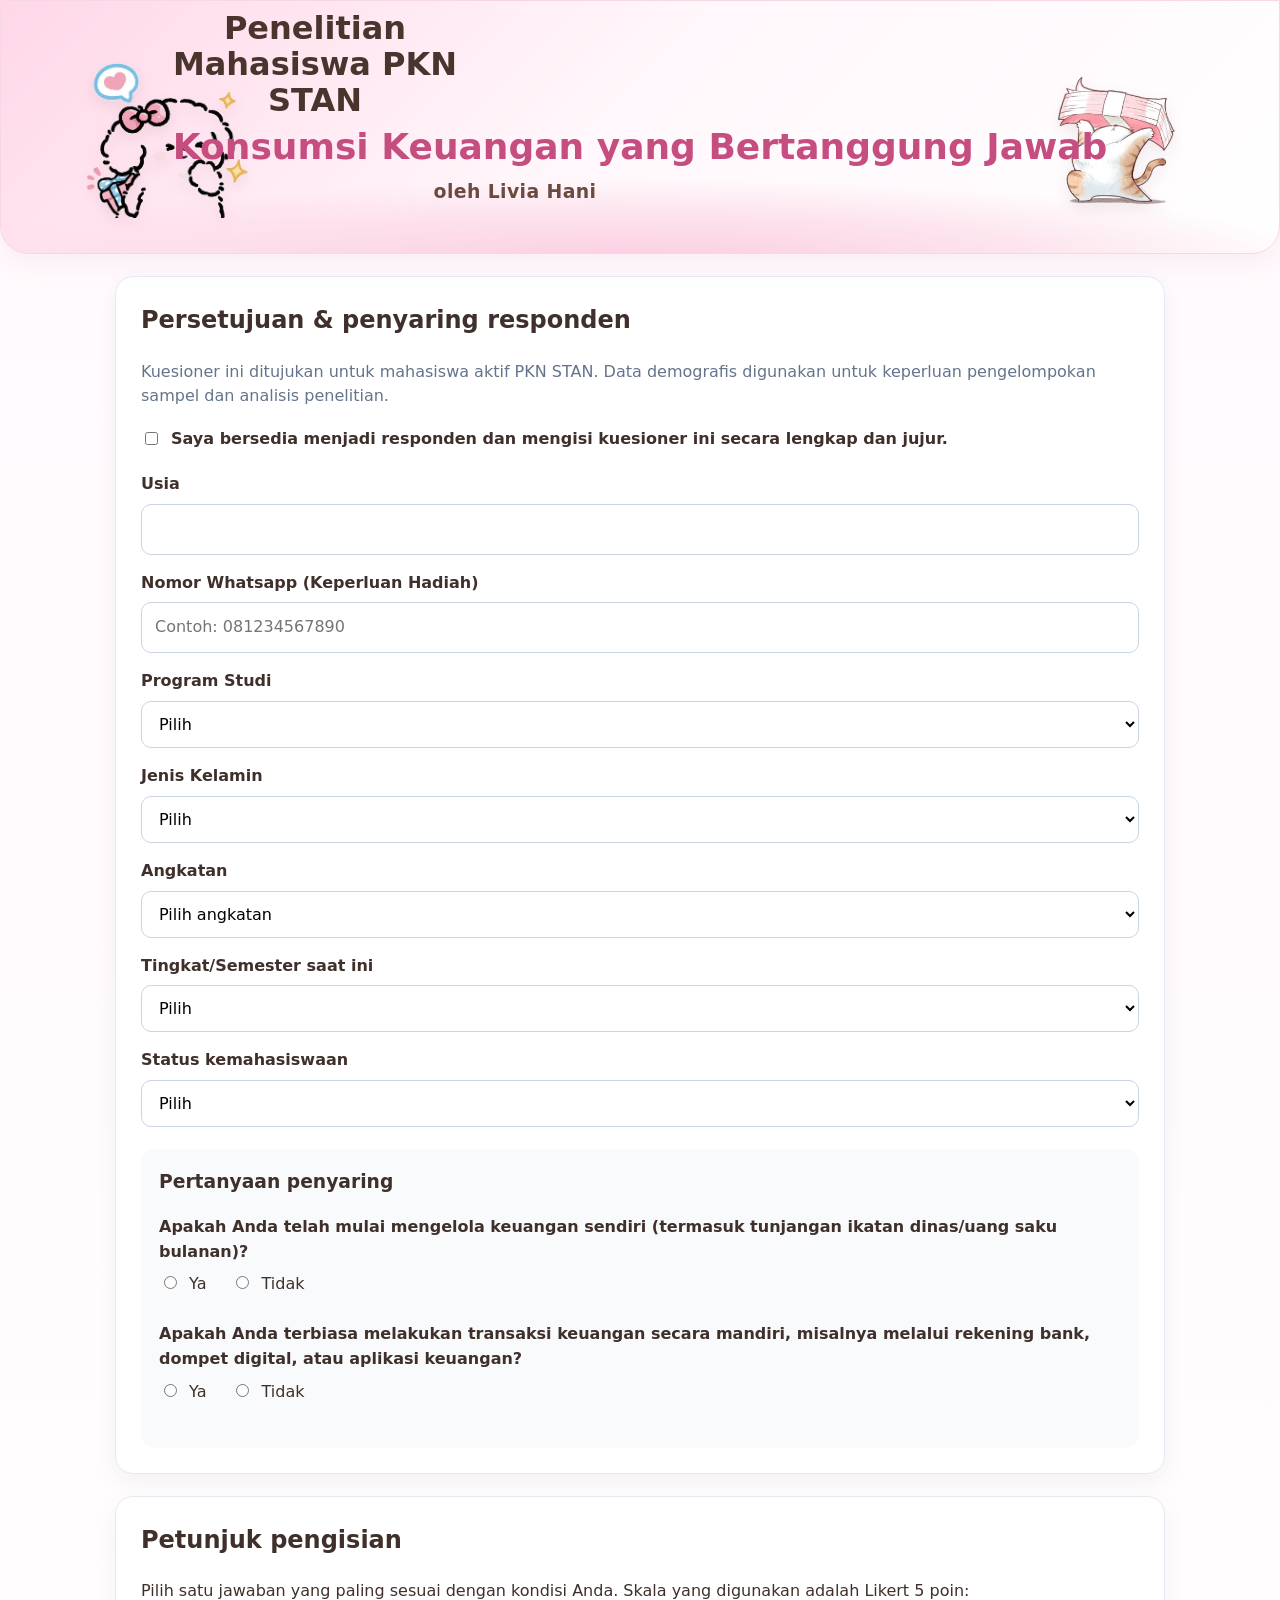
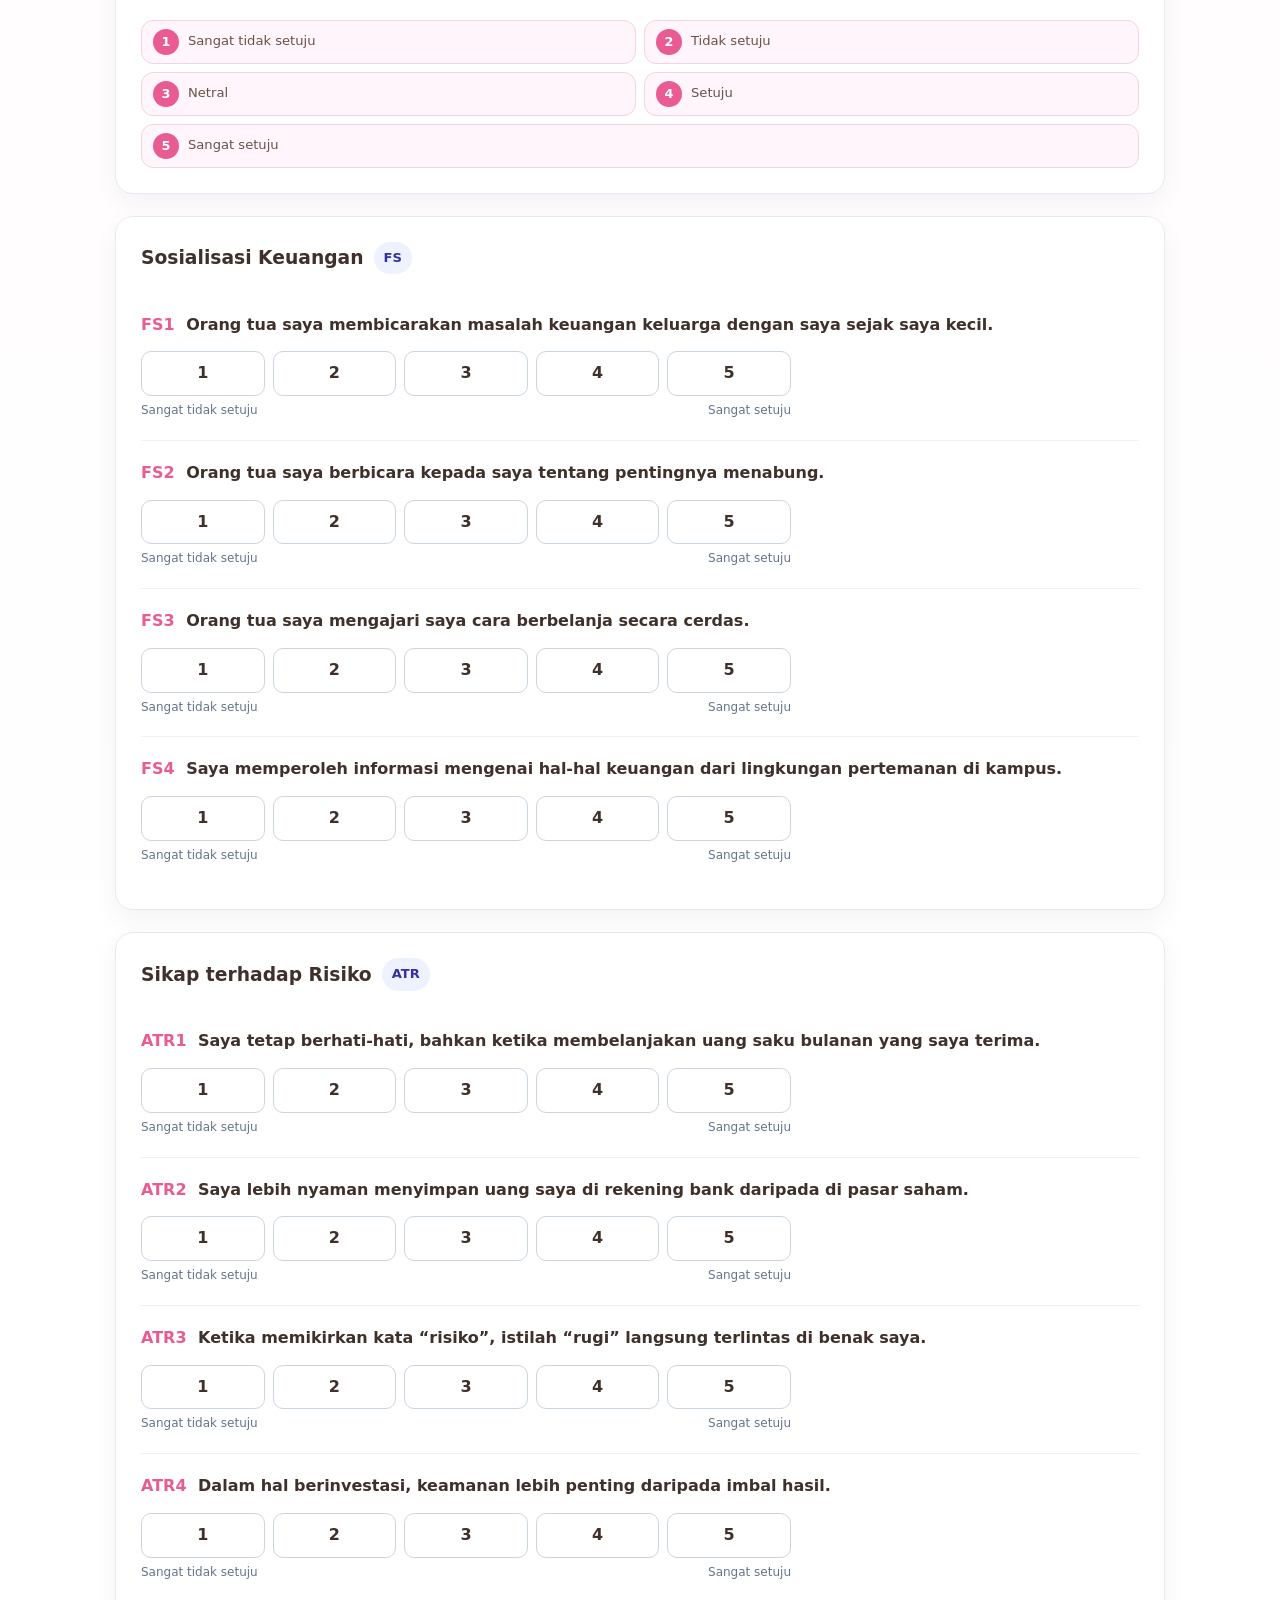
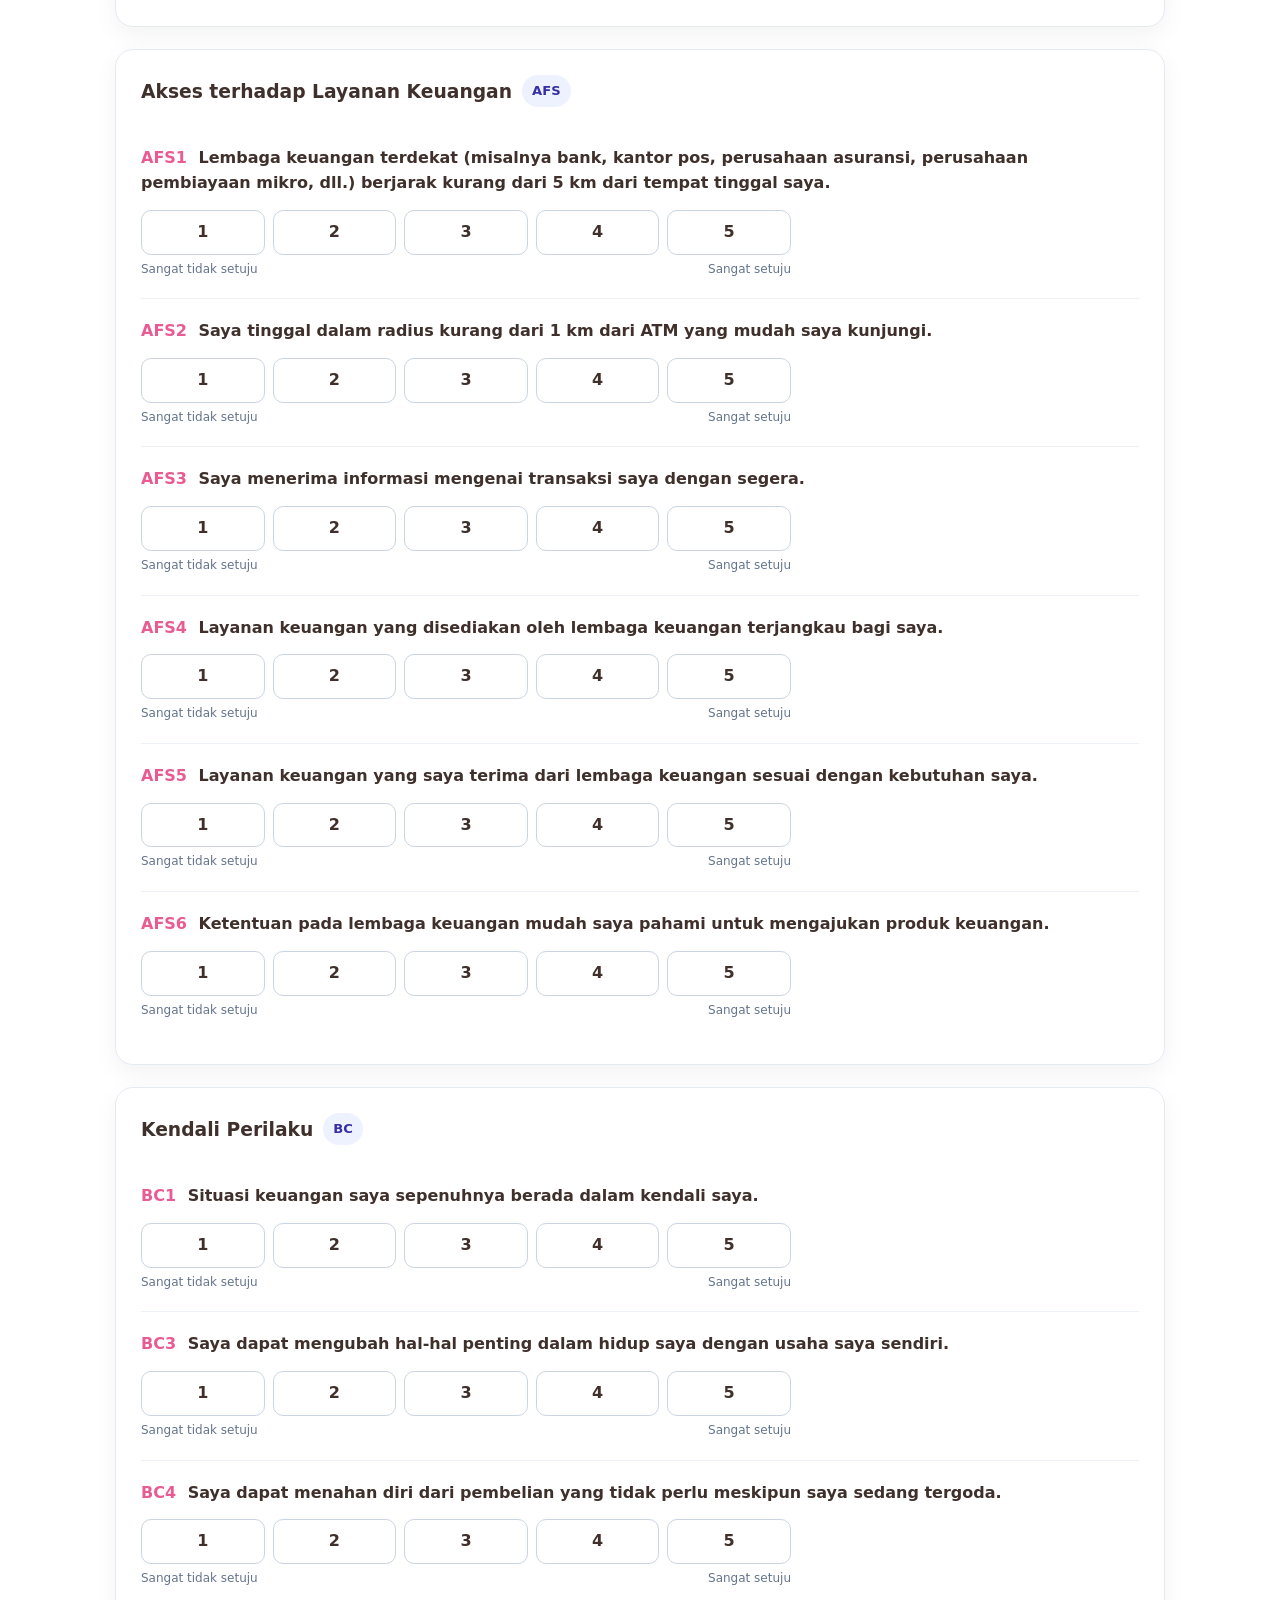
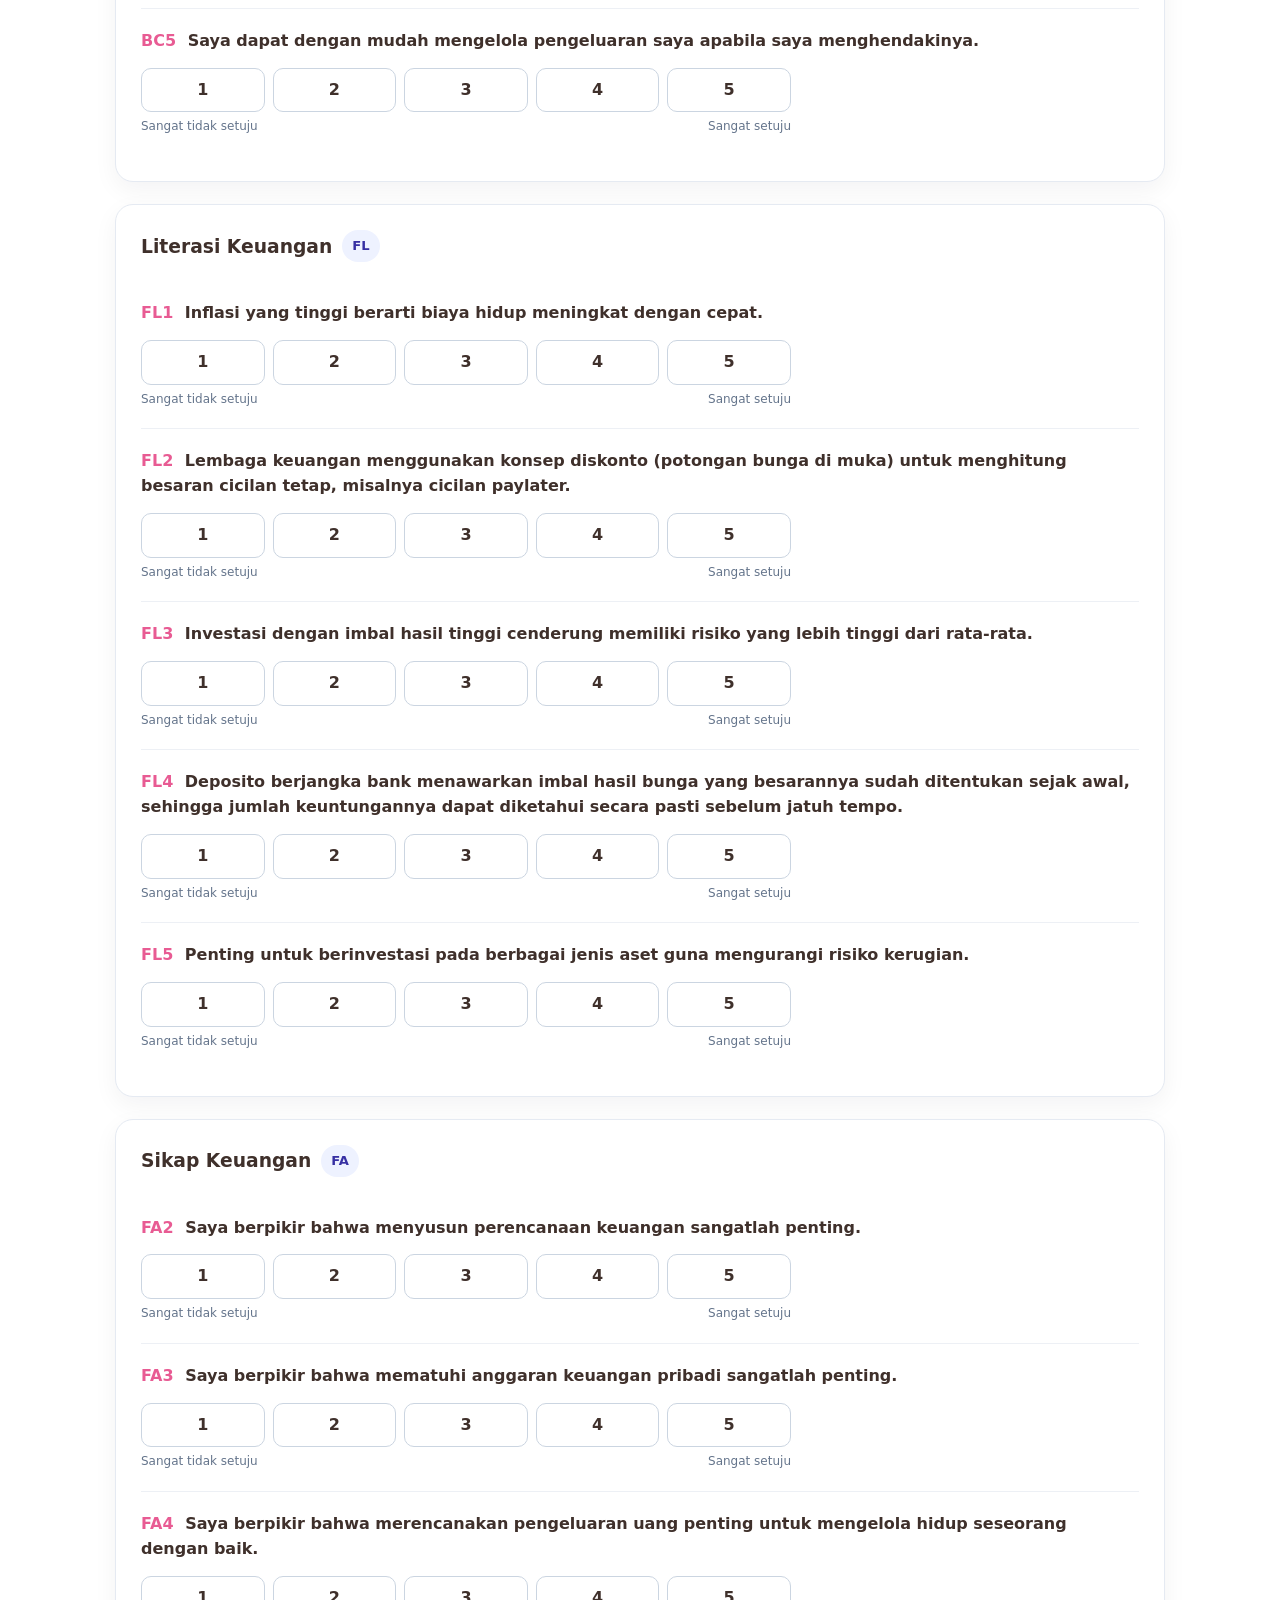
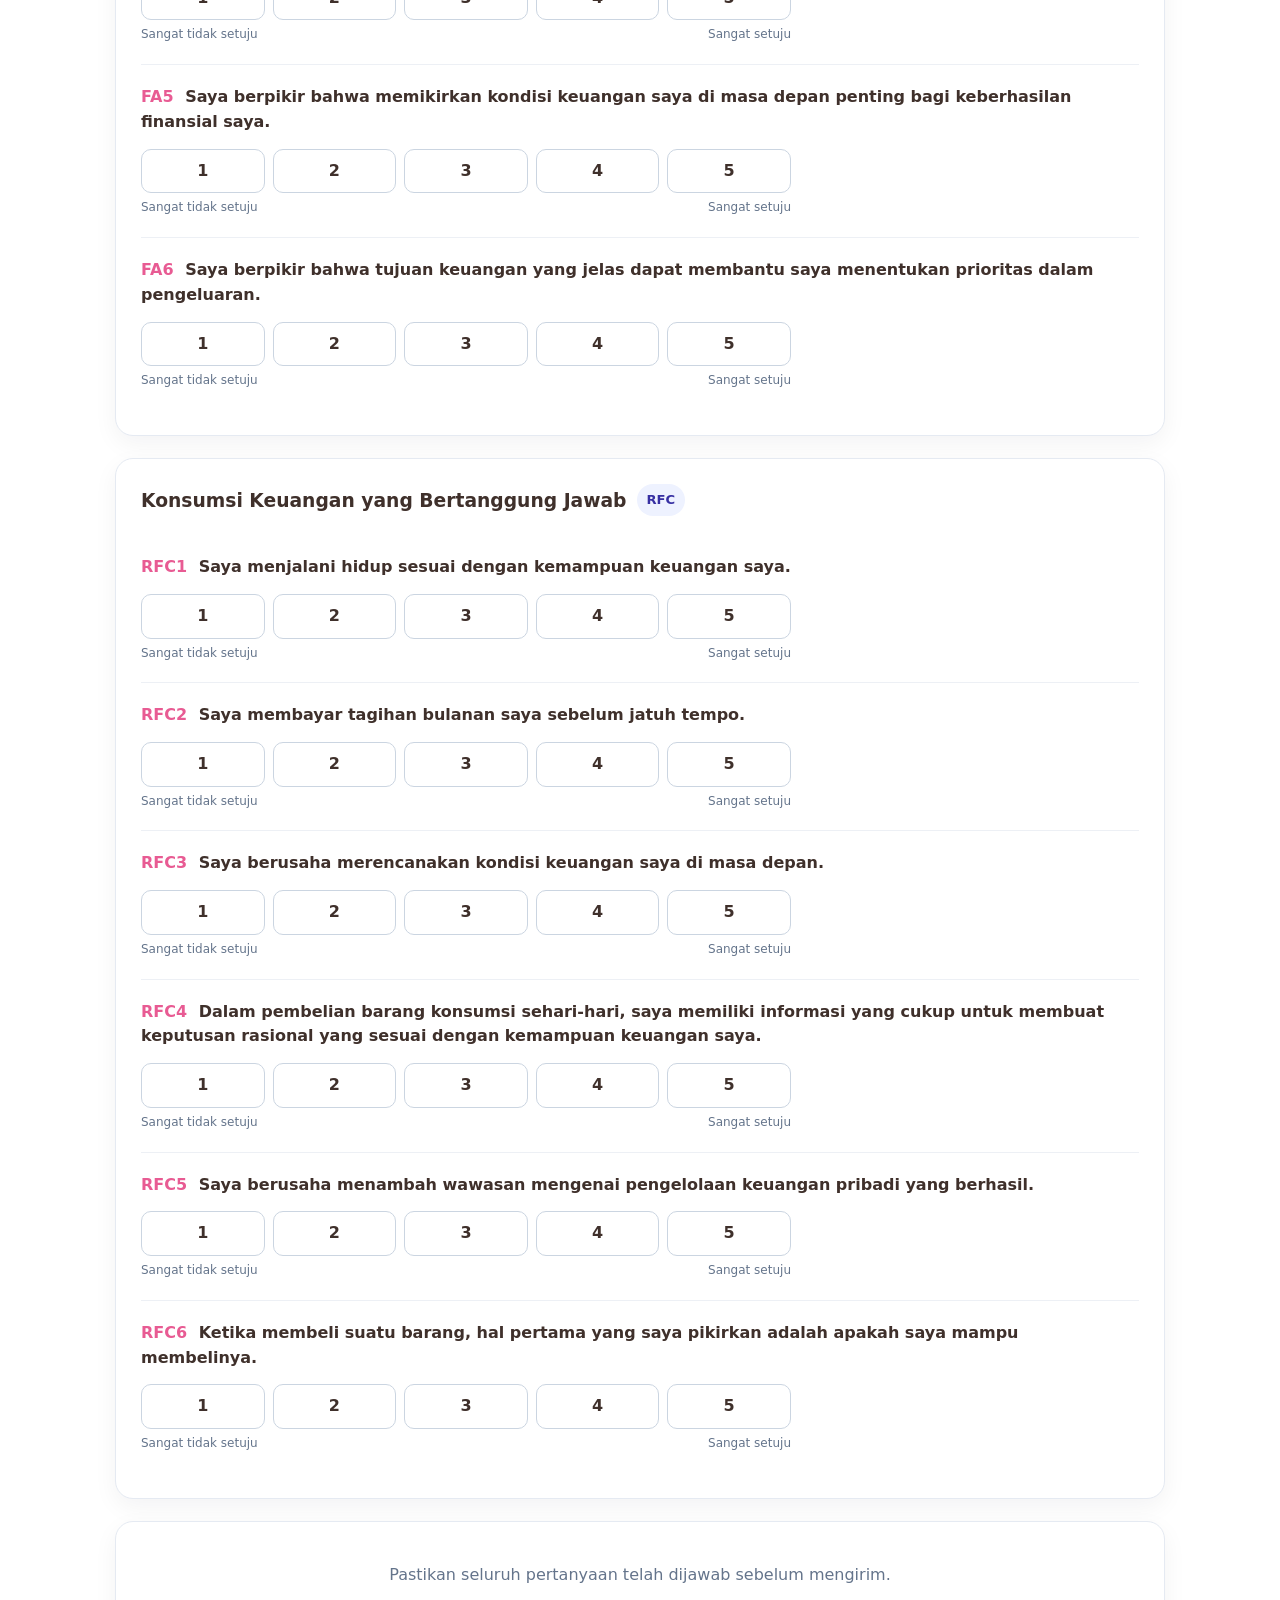
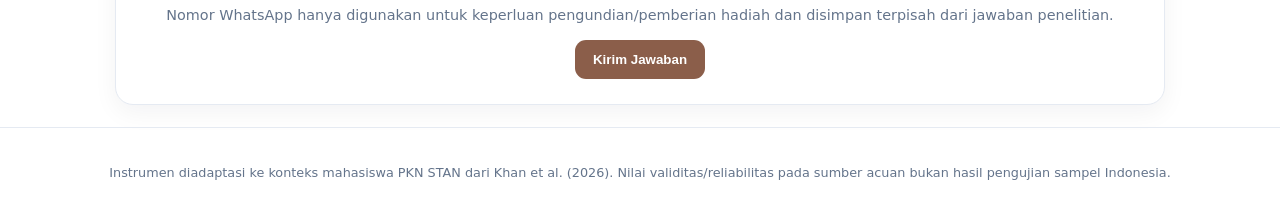
==== commit dc3d8456: "Update index.html" ====
--- a/index.html
+++ b/index.html
@@ -1,24 +1,111 @@
 <!doctype html>
-
 <html lang="id">
+
 <head>
 <meta charset="utf-8">
 <meta name="viewport" content="width=device-width,initial-scale=1">
+
 <title>Kuesioner Penelitian — Mahasiswa PKN STAN</title>
+
 <link rel="stylesheet" href="style.css">
+
+<style>
+/* =========================================================
+   HEADER OVERRIDE
+   ========================================================= */
+
+.hero-inner{
+  text-align:center;
+  padding-left:20px;
+  padding-right:20px;
+  transform:translateY(0);
+}
+
+.hero h1{
+  margin:0 0 8px;
+}
+
+.hero h2{
+  max-width:1100px;
+  margin:0 auto 12px;
+  line-height:1.15;
+}
+
+.author-credit{
+  text-align:center;
+  margin:0;
+}
+
+/* Avatar sedikit lebih besar */
+.avatar-money{
+  width:175px;
+}
+
+.avatar-bow{
+  width:165px;
+}
+
+/* =========================================================
+   MOBILE HEADER
+   ========================================================= */
+
+@media(max-width:700px){
+
+  .hero-inner{
+    padding-left:18px;
+    padding-right:18px;
+    transform:translateY(0);
+  }
+
+  .hero h1{
+    font-size:34px;
+    line-height:1.15;
+  }
+
+  .hero h2{
+    max-width:100%;
+    font-size:38px;
+    line-height:1.15;
+  }
+
+  .author-credit{
+    text-align:center;
+  }
+
+  .avatar-money{
+    width:125px;
+  }
+
+  .avatar-bow{
+    width:120px;
+  }
+
+}
+</style>
+
 </head>
 
+
 <body>
 
+
+<!-- =========================================================
+     HEADER
+     ========================================================= -->
+
 <header class="hero">
 
   <div class="container hero-inner">
 
     <h1>Penelitian Mahasiswa PKN STAN</h1>
 
-    <h2>Konsumsi Keuangan yang Bertanggung Jawab</h2>
-
-    <p class="author-credit">oleh Livia Hani</p>
+    <h2>
+      Konsumsi Keuangan yang Bertanggung Jawab
+    </h2>
+
+    <p class="author-credit">
+      oleh Livia Hani
+    </p>
 
     <img
       class="avatar-sticker avatar-money"
@@ -36,9 +123,19 @@
 
 </header>
 
+
+<!-- =========================================================
+     MAIN
+     ========================================================= -->
+
 <main class="container">
 
 <form id="surveyForm">
+
+
+<!-- =========================================================
+     PERSETUJUAN & DATA RESPONDEN
+     ========================================================= -->
 
 <section class="card">
 
@@ -50,211 +147,295 @@
     dan analisis penelitian.
   </p>
 
+
   <label class="checkline">
+
     <input
       type="checkbox"
       name="consent"
       value="1"
       required
     >
+
     Saya bersedia menjadi responden dan mengisi kuesioner ini secara lengkap dan jujur.
+
   </label>
 
+
   <div class="grid">
 
-<div>
-  <label>Usia</label>
-  <input
-    type="number"
-    name="age"
-    min="18"
-    max="100"
-    required
-  >
-</div>
-
-<div>
-  <label>Nomor Whatsapp (Keperluan Hadiah)</label>
-  <input
-    type="tel"
-    name="whatsapp"
-    placeholder="Contoh: 081234567890"
-    inputmode="tel"
-    autocomplete="tel"
-    required
-  >
-</div>
-
-<div>
-  <label>Program Studi</label>
-
-  <select name="study_program" required>
-
-    <option value="">Pilih</option>
-
-    <option>D-IV Akuntansi Sektor Publik</option>
-
-    <option>D-IV Manajemen Aset Publik</option>
-
-    <option>D-IV Manajemen Keuangan Negara</option>
-
-    <option>D-III Akuntansi</option>
-
-    <option>D-III Pajak</option>
-
-    <option>D-III Kepabeanan dan Cukai</option>
-
-    <option>D-III Kebendaharaan Negara</option>
-
-    <option>D-III Manajemen Aset</option>
-
-    <option>D-III PBB/Penilai</option>
-
-  </select>
-</div>
-
-<div>
-
-  <label>Jenis Kelamin</label>
-
-  <select name="gender" required>
-
-    <option value="">Pilih</option>
-
-    <option value="Perempuan">Perempuan</option>
-
-    <option value="Laki-laki">Laki-laki</option>
-
-  </select>
-
-</div>
-
-<div>
-
-  <label>Angkatan</label>
-
-  <select name="cohort" required>
-
-    <option value="">Pilih angkatan</option>
-
-    <option value="2022">2022</option>
-
-    <option value="2023">2023</option>
-
-    <option value="2024">2024</option>
-
-    <option value="2025">2025</option>
-
-    <option value="2026">2026</option>
-
-  </select>
-
-</div>
-
-<div>
-
-  <label>Tingkat/Semester saat ini</label>
-
-  <select name="level" required>
-
-    <option value="">Pilih</option>
-
-    <option>Tingkat 1</option>
-
-    <option>Tingkat 2</option>
-
-    <option>Tingkat 3</option>
-
-    <option>Tingkat 4</option>
-
-  </select>
-
-</div>
-
-<div>
-
-  <label>Status kemahasiswaan</label>
-
-  <select name="student_status" required>
-
-    <option value="">Pilih</option>
-
-    <option>Aktif</option>
-
-    <option>Nonaktif</option>
-
-    <option>Cuti akademik</option>
-
-  </select>
-
-</div>
+
+    <!-- USIA -->
+
+    <div>
+
+      <label>Usia</label>
+
+      <input
+        type="number"
+        name="age"
+        min="18"
+        max="100"
+        required
+      >
+
+    </div>
+
+
+    <!-- WHATSAPP -->
+
+    <div>
+
+      <label>
+        Nomor Whatsapp (Keperluan Hadiah)
+      </label>
+
+      <input
+        type="tel"
+        name="whatsapp"
+        placeholder="Contoh: 081234567890"
+        inputmode="tel"
+        autocomplete="tel"
+        required
+      >
+
+    </div>
+
+
+    <!-- PROGRAM STUDI -->
+
+    <div>
+
+      <label>Program Studi</label>
+
+      <select
+        name="study_program"
+        required
+      >
+
+        <option value="">Pilih</option>
+
+        <option>D-IV Akuntansi Sektor Publik</option>
+
+        <option>D-IV Manajemen Aset Publik</option>
+
+        <option>D-IV Manajemen Keuangan Negara</option>
+
+        <option>D-III Akuntansi</option>
+
+        <option>D-III Pajak</option>
+
+        <option>D-III Kepabeanan dan Cukai</option>
+
+        <option>D-III Kebendaharaan Negara</option>
+
+        <option>D-III Manajemen Aset</option>
+
+        <option>D-III PBB/Penilai</option>
+
+      </select>
+
+    </div>
+
+
+    <!-- JENIS KELAMIN -->
+
+    <div>
+
+      <label>Jenis Kelamin</label>
+
+      <select
+        name="gender"
+        required
+      >
+
+        <option value="">Pilih</option>
+
+        <option value="Perempuan">Perempuan</option>
+
+        <option value="Laki-laki">Laki-laki</option>
+
+      </select>
+
+    </div>
+
+
+    <!-- ANGKATAN -->
+
+    <div>
+
+      <label>Angkatan</label>
+
+      <select
+        name="cohort"
+        required
+      >
+
+        <option value="">Pilih angkatan</option>
+
+        <option value="2022">2022</option>
+
+        <option value="2023">2023</option>
+
+        <option value="2024">2024</option>
+
+        <option value="2025">2025</option>
+
+        <option value="2026">2026</option>
+
+      </select>
+
+    </div>
+
+
+    <!-- TINGKAT -->
+
+    <div>
+
+      <label>Tingkat/Semester saat ini</label>
+
+      <select
+        name="level"
+        required
+      >
+
+        <option value="">Pilih</option>
+
+        <option>Tingkat 1</option>
+
+        <option>Tingkat 2</option>
+
+        <option>Tingkat 3</option>
+
+        <option>Tingkat 4</option>
+
+      </select>
+
+    </div>
+
+
+    <!-- STATUS -->
+
+    <div>
+
+      <label>Status kemahasiswaan</label>
+
+      <select
+        name="student_status"
+        required
+      >
+
+        <option value="">Pilih</option>
+
+        <option>Aktif</option>
+
+        <option>Nonaktif</option>
+
+        <option>Cuti akademik</option>
+
+      </select>
+
+    </div>
+
 
   </div>
 
+
+  <!-- =====================================================
+       SCREENING
+       ===================================================== -->
+
   <div class="screening">
 
-<h3>Pertanyaan penyaring</h3>
-
-<label>
-  Apakah Anda telah mulai mengelola keuangan sendiri
-  (termasuk tunjangan ikatan dinas/uang saku bulanan)?
-</label>
-
-<div class="radio-row">
-
-  <label>
-    <input
-      type="radio"
-      name="self_manage"
-      value="Ya"
-      required
-    >
-    Ya
-  </label>
-
-  <label>
-    <input
-      type="radio"
-      name="self_manage"
-      value="Tidak"
-    >
-    Tidak
-  </label>
-
-</div>
-
-
-<label>
-  Apakah Anda terbiasa melakukan transaksi keuangan secara mandiri,
-  misalnya melalui rekening bank, dompet digital, atau aplikasi keuangan?
-</label>
-
-<div class="radio-row">
-
-  <label>
-    <input
-      type="radio"
-      name="transactions"
-      value="Ya"
-      required
-    >
-    Ya
-  </label>
-
-  <label>
-    <input
-      type="radio"
-      name="transactions"
-      value="Tidak"
-    >
-    Tidak
-  </label>
-
-</div>
+    <h3>Pertanyaan penyaring</h3>
+
+
+    <label>
+
+      Apakah Anda telah mulai mengelola keuangan sendiri
+      (termasuk tunjangan ikatan dinas/uang saku bulanan)?
+
+    </label>
+
+
+    <div class="radio-row">
+
+      <label>
+
+        <input
+          type="radio"
+          name="self_manage"
+          value="Ya"
+          required
+        >
+
+        Ya
+
+      </label>
+
+
+      <label>
+
+        <input
+          type="radio"
+          name="self_manage"
+          value="Tidak"
+        >
+
+        Tidak
+
+      </label>
+
+    </div>
+
+
+    <label>
+
+      Apakah Anda terbiasa melakukan transaksi keuangan secara mandiri,
+      misalnya melalui rekening bank, dompet digital, atau aplikasi keuangan?
+
+    </label>
+
+
+    <div class="radio-row">
+
+      <label>
+
+        <input
+          type="radio"
+          name="transactions"
+          value="Ya"
+          required
+        >
+
+        Ya
+
+      </label>
+
+
+      <label>
+
+        <input
+          type="radio"
+          name="transactions"
+          value="Tidak"
+        >
+
+        Tidak
+
+      </label>
+
+    </div>
 
   </div>
 
 </section>
+
+
+
+<!-- =========================================================
+     PETUNJUK PENGISIAN
+     ========================================================= -->
 
 <section class="card">
 
@@ -265,36 +446,46 @@
     Skala yang digunakan adalah Likert 5 poin:
   </p>
 
-  <div class="scale" aria-label="Skala Likert">
-
-<span>
-  <b>1</b>
-  <em>Sangat tidak setuju</em>
-</span>
-
-<span>
-  <b>2</b>
-  <em>Tidak setuju</em>
-</span>
-
-<span>
-  <b>3</b>
-  <em>Netral</em>
-</span>
-
-<span>
-  <b>4</b>
-  <em>Setuju</em>
-</span>
-
-<span>
-  <b>5</b>
-  <em>Sangat setuju</em>
-</span>
+
+  <div
+    class="scale"
+    aria-label="Skala Likert"
+  >
+
+    <span>
+      <b>1</b>
+      <em>Sangat tidak setuju</em>
+    </span>
+
+    <span>
+      <b>2</b>
+      <em>Tidak setuju</em>
+    </span>
+
+    <span>
+      <b>3</b>
+      <em>Netral</em>
+    </span>
+
+    <span>
+      <b>4</b>
+      <em>Setuju</em>
+    </span>
+
+    <span>
+      <b>5</b>
+      <em>Sangat setuju</em>
+    </span>
 
   </div>
 
 </section>
+
+
+
+<!-- =========================================================
+     SOSIALISASI KEUANGAN
+     ========================================================= -->
 
 <section class="construct">
 
@@ -303,929 +494,1528 @@
   <span class="badge">FS</span>
 </h3>
 
-<div class="question">
-
-<div class="qtext">
-<span class="qcode">FS1</span>
-Orang tua saya membicarakan masalah keuangan keluarga dengan saya sejak saya kecil.
-</div>
-
-<div class="likert">
-
-<label><input type="radio" name="FS1" value="1" required><span>1</span></label>
-<label><input type="radio" name="FS1" value="2"><span>2</span></label>
-<label><input type="radio" name="FS1" value="3"><span>3</span></label>
-<label><input type="radio" name="FS1" value="4"><span>4</span></label>
-<label><input type="radio" name="FS1" value="5"><span>5</span></label>
-
-</div>
-
-<div class="likert-caption">
-<span>Sangat tidak setuju</span>
-<span>Sangat setuju</span>
-</div>
-
-</div>
-
-<div class="question">
-
-<div class="qtext">
-<span class="qcode">FS2</span>
-Orang tua saya berbicara kepada saya tentang pentingnya menabung.
-</div>
-
-<div class="likert">
-
-<label><input type="radio" name="FS2" value="1" required><span>1</span></label>
-<label><input type="radio" name="FS2" value="2"><span>2</span></label>
-<label><input type="radio" name="FS2" value="3"><span>3</span></label>
-<label><input type="radio" name="FS2" value="4"><span>4</span></label>
-<label><input type="radio" name="FS2" value="5"><span>5</span></label>
-
-</div>
-
-<div class="likert-caption">
-<span>Sangat tidak setuju</span>
-<span>Sangat setuju</span>
-</div>
-
-</div>
-
-<div class="question">
-
-<div class="qtext">
-<span class="qcode">FS3</span>
-Orang tua saya mengajari saya cara berbelanja secara cerdas.
-</div>
-
-<div class="likert">
-
-<label><input type="radio" name="FS3" value="1" required><span>1</span></label>
-<label><input type="radio" name="FS3" value="2"><span>2</span></label>
-<label><input type="radio" name="FS3" value="3"><span>3</span></label>
-<label><input type="radio" name="FS3" value="4"><span>4</span></label>
-<label><input type="radio" name="FS3" value="5"><span>5</span></label>
-
-</div>
-
-<div class="likert-caption">
-<span>Sangat tidak setuju</span>
-<span>Sangat setuju</span>
-</div>
-
-</div>
-
-<div class="question">
-
-<div class="qtext">
-<span class="qcode">FS4</span>
-Saya memperoleh informasi mengenai hal-hal keuangan dari lingkungan pertemanan di kampus.
-</div>
-
-<div class="likert">
-
-<label><input type="radio" name="FS4" value="1" required><span>1</span></label>
-<label><input type="radio" name="FS4" value="2"><span>2</span></label>
-<label><input type="radio" name="FS4" value="3"><span>3</span></label>
-<label><input type="radio" name="FS4" value="4"><span>4</span></label>
-<label><input type="radio" name="FS4" value="5"><span>5</span></label>
-
-</div>
-
-<div class="likert-caption">
-<span>Sangat tidak setuju</span>
-<span>Sangat setuju</span>
-</div>
+
+<!-- FS1 -->
+
+<div class="question">
+
+  <div class="qtext">
+
+    <span class="qcode">FS1</span>
+
+    Orang tua saya membicarakan masalah keuangan keluarga dengan saya sejak saya kecil.
+
+  </div>
+
+
+  <div class="likert">
+
+    <label><input type="radio" name="FS1" value="1" required><span>1</span></label>
+
+    <label><input type="radio" name="FS1" value="2"><span>2</span></label>
+
+    <label><input type="radio" name="FS1" value="3"><span>3</span></label>
+
+    <label><input type="radio" name="FS1" value="4"><span>4</span></label>
+
+    <label><input type="radio" name="FS1" value="5"><span>5</span></label>
+
+  </div>
+
+
+  <div class="likert-caption">
+
+    <span>Sangat tidak setuju</span>
+
+    <span>Sangat setuju</span>
+
+  </div>
+
+</div>
+
+
+<!-- FS2 -->
+
+<div class="question">
+
+  <div class="qtext">
+
+    <span class="qcode">FS2</span>
+
+    Orang tua saya berbicara kepada saya tentang pentingnya menabung.
+
+  </div>
+
+
+  <div class="likert">
+
+    <label><input type="radio" name="FS2" value="1" required><span>1</span></label>
+
+    <label><input type="radio" name="FS2" value="2"><span>2</span></label>
+
+    <label><input type="radio" name="FS2" value="3"><span>3</span></label>
+
+    <label><input type="radio" name="FS2" value="4"><span>4</span></label>
+
+    <label><input type="radio" name="FS2" value="5"><span>5</span></label>
+
+  </div>
+
+
+  <div class="likert-caption">
+
+    <span>Sangat tidak setuju</span>
+
+    <span>Sangat setuju</span>
+
+  </div>
+
+</div>
+
+
+<!-- FS3 -->
+
+<div class="question">
+
+  <div class="qtext">
+
+    <span class="qcode">FS3</span>
+
+    Orang tua saya mengajari saya cara berbelanja secara cerdas.
+
+  </div>
+
+
+  <div class="likert">
+
+    <label><input type="radio" name="FS3" value="1" required><span>1</span></label>
+
+    <label><input type="radio" name="FS3" value="2"><span>2</span></label>
+
+    <label><input type="radio" name="FS3" value="3"><span>3</span></label>
+
+    <label><input type="radio" name="FS3" value="4"><span>4</span></label>
+
+    <label><input type="radio" name="FS3" value="5"><span>5</span></label>
+
+  </div>
+
+
+  <div class="likert-caption">
+
+    <span>Sangat tidak setuju</span>
+
+    <span>Sangat setuju</span>
+
+  </div>
+
+</div>
+
+
+<!-- FS4 -->
+
+<div class="question">
+
+  <div class="qtext">
+
+    <span class="qcode">FS4</span>
+
+    Saya memperoleh informasi mengenai hal-hal keuangan dari lingkungan pertemanan di kampus.
+
+  </div>
+
+
+  <div class="likert">
+
+    <label><input type="radio" name="FS4" value="1" required><span>1</span></label>
+
+    <label><input type="radio" name="FS4" value="2"><span>2</span></label>
+
+    <label><input type="radio" name="FS4" value="3"><span>3</span></label>
+
+    <label><input type="radio" name="FS4" value="4"><span>4</span></label>
+
+    <label><input type="radio" name="FS4" value="5"><span>5</span></label>
+
+  </div>
+
+
+  <div class="likert-caption">
+
+    <span>Sangat tidak setuju</span>
+
+    <span>Sangat setuju</span>
+
+  </div>
 
 </div>
 
 </section>
 
+
+
+<!-- =========================================================
+     SIKAP TERHADAP RISIKO
+     ========================================================= -->
+
 <section class="construct">
 
 <h3>
-Sikap terhadap Risiko
-<span class="badge">ATR</span>
+  Sikap terhadap Risiko
+  <span class="badge">ATR</span>
 </h3>
 
-<div class="question">
-
-<div class="qtext">
+
+<!-- ATR1 -->
+
+<div class="question">
+
+<div class="qtext">
+
 <span class="qcode">ATR1</span>
+
 Saya tetap berhati-hati, bahkan ketika membelanjakan uang saku bulanan yang saya terima.
-</div>
+
+</div>
+
 
 <div class="likert">
 
 <label><input type="radio" name="ATR1" value="1" required><span>1</span></label>
+
 <label><input type="radio" name="ATR1" value="2"><span>2</span></label>
+
 <label><input type="radio" name="ATR1" value="3"><span>3</span></label>
+
 <label><input type="radio" name="ATR1" value="4"><span>4</span></label>
+
 <label><input type="radio" name="ATR1" value="5"><span>5</span></label>
 
 </div>
 
-<div class="likert-caption">
-<span>Sangat tidak setuju</span>
-<span>Sangat setuju</span>
-</div>
-
-</div>
-
-<div class="question">
-
-<div class="qtext">
+
+<div class="likert-caption">
+
+<span>Sangat tidak setuju</span>
+
+<span>Sangat setuju</span>
+
+</div>
+
+</div>
+
+
+<!-- ATR2 -->
+
+<div class="question">
+
+<div class="qtext">
+
 <span class="qcode">ATR2</span>
+
 Saya lebih nyaman menyimpan uang saya di rekening bank daripada di pasar saham.
-</div>
+
+</div>
+
 
 <div class="likert">
 
 <label><input type="radio" name="ATR2" value="1" required><span>1</span></label>
+
 <label><input type="radio" name="ATR2" value="2"><span>2</span></label>
+
 <label><input type="radio" name="ATR2" value="3"><span>3</span></label>
+
 <label><input type="radio" name="ATR2" value="4"><span>4</span></label>
+
 <label><input type="radio" name="ATR2" value="5"><span>5</span></label>
 
 </div>
 
-<div class="likert-caption">
-<span>Sangat tidak setuju</span>
-<span>Sangat setuju</span>
-</div>
-
-</div>
-
-<div class="question">
-
-<div class="qtext">
+
+<div class="likert-caption">
+
+<span>Sangat tidak setuju</span>
+
+<span>Sangat setuju</span>
+
+</div>
+
+</div>
+
+
+<!-- ATR3 -->
+
+<div class="question">
+
+<div class="qtext">
+
 <span class="qcode">ATR3</span>
+
 Ketika memikirkan kata “risiko”, istilah “rugi” langsung terlintas di benak saya.
-</div>
+
+</div>
+
 
 <div class="likert">
 
 <label><input type="radio" name="ATR3" value="1" required><span>1</span></label>
+
 <label><input type="radio" name="ATR3" value="2"><span>2</span></label>
+
 <label><input type="radio" name="ATR3" value="3"><span>3</span></label>
+
 <label><input type="radio" name="ATR3" value="4"><span>4</span></label>
+
 <label><input type="radio" name="ATR3" value="5"><span>5</span></label>
 
 </div>
 
-<div class="likert-caption">
-<span>Sangat tidak setuju</span>
-<span>Sangat setuju</span>
-</div>
-
-</div>
-
-<div class="question">
-
-<div class="qtext">
+
+<div class="likert-caption">
+
+<span>Sangat tidak setuju</span>
+
+<span>Sangat setuju</span>
+
+</div>
+
+</div>
+
+
+<!-- ATR4 -->
+
+<div class="question">
+
+<div class="qtext">
+
 <span class="qcode">ATR4</span>
+
 Dalam hal berinvestasi, keamanan lebih penting daripada imbal hasil.
-</div>
+
+</div>
+
 
 <div class="likert">
 
 <label><input type="radio" name="ATR4" value="1" required><span>1</span></label>
+
 <label><input type="radio" name="ATR4" value="2"><span>2</span></label>
+
 <label><input type="radio" name="ATR4" value="3"><span>3</span></label>
+
 <label><input type="radio" name="ATR4" value="4"><span>4</span></label>
+
 <label><input type="radio" name="ATR4" value="5"><span>5</span></label>
 
 </div>
 
-<div class="likert-caption">
-<span>Sangat tidak setuju</span>
-<span>Sangat setuju</span>
+
+<div class="likert-caption">
+
+<span>Sangat tidak setuju</span>
+
+<span>Sangat setuju</span>
+
 </div>
 
 </div>
 
 </section>
 
+
+
+<!-- =========================================================
+     AKSES LAYANAN KEUANGAN
+     ========================================================= -->
+
 <section class="construct">
 
 <h3>
-Akses terhadap Layanan Keuangan
-<span class="badge">AFS</span>
+  Akses terhadap Layanan Keuangan
+  <span class="badge">AFS</span>
 </h3>
 
-<div class="question">
-
-<div class="qtext">
+
+<!-- AFS1 -->
+
+<div class="question">
+
+<div class="qtext">
+
 <span class="qcode">AFS1</span>
+
 Lembaga keuangan terdekat (misalnya bank, kantor pos, perusahaan asuransi, perusahaan pembiayaan mikro, dll.) berjarak kurang dari 5 km dari tempat tinggal saya.
-</div>
+
+</div>
+
 
 <div class="likert">
 
 <label><input type="radio" name="AFS1" value="1" required><span>1</span></label>
+
 <label><input type="radio" name="AFS1" value="2"><span>2</span></label>
+
 <label><input type="radio" name="AFS1" value="3"><span>3</span></label>
+
 <label><input type="radio" name="AFS1" value="4"><span>4</span></label>
+
 <label><input type="radio" name="AFS1" value="5"><span>5</span></label>
 
 </div>
 
-<div class="likert-caption">
-<span>Sangat tidak setuju</span>
-<span>Sangat setuju</span>
-</div>
-
-</div>
-
-<div class="question">
-
-<div class="qtext">
+
+<div class="likert-caption">
+
+<span>Sangat tidak setuju</span>
+
+<span>Sangat setuju</span>
+
+</div>
+
+</div>
+
+
+<!-- AFS2 -->
+
+<div class="question">
+
+<div class="qtext">
+
 <span class="qcode">AFS2</span>
+
 Saya tinggal dalam radius kurang dari 1 km dari ATM yang mudah saya kunjungi.
-</div>
+
+</div>
+
 
 <div class="likert">
 
 <label><input type="radio" name="AFS2" value="1" required><span>1</span></label>
+
 <label><input type="radio" name="AFS2" value="2"><span>2</span></label>
+
 <label><input type="radio" name="AFS2" value="3"><span>3</span></label>
+
 <label><input type="radio" name="AFS2" value="4"><span>4</span></label>
+
 <label><input type="radio" name="AFS2" value="5"><span>5</span></label>
 
 </div>
 
-<div class="likert-caption">
-<span>Sangat tidak setuju</span>
-<span>Sangat setuju</span>
-</div>
-
-</div>
-
-<div class="question">
-
-<div class="qtext">
+
+<div class="likert-caption">
+
+<span>Sangat tidak setuju</span>
+
+<span>Sangat setuju</span>
+
+</div>
+
+</div>
+
+
+<!-- AFS3 -->
+
+<div class="question">
+
+<div class="qtext">
+
 <span class="qcode">AFS3</span>
+
 Saya menerima informasi mengenai transaksi saya dengan segera.
-</div>
+
+</div>
+
 
 <div class="likert">
 
 <label><input type="radio" name="AFS3" value="1" required><span>1</span></label>
+
 <label><input type="radio" name="AFS3" value="2"><span>2</span></label>
+
 <label><input type="radio" name="AFS3" value="3"><span>3</span></label>
+
 <label><input type="radio" name="AFS3" value="4"><span>4</span></label>
+
 <label><input type="radio" name="AFS3" value="5"><span>5</span></label>
 
 </div>
 
-<div class="likert-caption">
-<span>Sangat tidak setuju</span>
-<span>Sangat setuju</span>
-</div>
-
-</div>
-
-<div class="question">
-
-<div class="qtext">
+
+<div class="likert-caption">
+
+<span>Sangat tidak setuju</span>
+
+<span>Sangat setuju</span>
+
+</div>
+
+</div>
+
+
+<!-- AFS4 -->
+
+<div class="question">
+
+<div class="qtext">
+
 <span class="qcode">AFS4</span>
+
 Layanan keuangan yang disediakan oleh lembaga keuangan terjangkau bagi saya.
-</div>
+
+</div>
+
 
 <div class="likert">
 
 <label><input type="radio" name="AFS4" value="1" required><span>1</span></label>
+
 <label><input type="radio" name="AFS4" value="2"><span>2</span></label>
+
 <label><input type="radio" name="AFS4" value="3"><span>3</span></label>
+
 <label><input type="radio" name="AFS4" value="4"><span>4</span></label>
+
 <label><input type="radio" name="AFS4" value="5"><span>5</span></label>
 
 </div>
 
-<div class="likert-caption">
-<span>Sangat tidak setuju</span>
-<span>Sangat setuju</span>
-</div>
-
-</div>
-
-<div class="question">
-
-<div class="qtext">
+
+<div class="likert-caption">
+
+<span>Sangat tidak setuju</span>
+
+<span>Sangat setuju</span>
+
+</div>
+
+</div>
+
+
+<!-- AFS5 -->
+
+<div class="question">
+
+<div class="qtext">
+
 <span class="qcode">AFS5</span>
+
 Layanan keuangan yang saya terima dari lembaga keuangan sesuai dengan kebutuhan saya.
-</div>
+
+</div>
+
 
 <div class="likert">
 
 <label><input type="radio" name="AFS5" value="1" required><span>1</span></label>
+
 <label><input type="radio" name="AFS5" value="2"><span>2</span></label>
+
 <label><input type="radio" name="AFS5" value="3"><span>3</span></label>
+
 <label><input type="radio" name="AFS5" value="4"><span>4</span></label>
+
 <label><input type="radio" name="AFS5" value="5"><span>5</span></label>
 
 </div>
 
-<div class="likert-caption">
-<span>Sangat tidak setuju</span>
-<span>Sangat setuju</span>
-</div>
-
-</div>
-
-<div class="question">
-
-<div class="qtext">
+
+<div class="likert-caption">
+
+<span>Sangat tidak setuju</span>
+
+<span>Sangat setuju</span>
+
+</div>
+
+</div>
+
+
+<!-- AFS6 -->
+
+<div class="question">
+
+<div class="qtext">
+
 <span class="qcode">AFS6</span>
+
 Ketentuan pada lembaga keuangan mudah saya pahami untuk mengajukan produk keuangan.
-</div>
+
+</div>
+
 
 <div class="likert">
 
 <label><input type="radio" name="AFS6" value="1" required><span>1</span></label>
+
 <label><input type="radio" name="AFS6" value="2"><span>2</span></label>
+
 <label><input type="radio" name="AFS6" value="3"><span>3</span></label>
+
 <label><input type="radio" name="AFS6" value="4"><span>4</span></label>
+
 <label><input type="radio" name="AFS6" value="5"><span>5</span></label>
 
 </div>
 
-<div class="likert-caption">
-<span>Sangat tidak setuju</span>
-<span>Sangat setuju</span>
+
+<div class="likert-caption">
+
+<span>Sangat tidak setuju</span>
+
+<span>Sangat setuju</span>
+
 </div>
 
 </div>
 
 </section>
 
+
+
+<!-- =========================================================
+     KENDALI PERILAKU
+     ========================================================= -->
+
 <section class="construct">
 
 <h3>
-Kendali Perilaku
-<span class="badge">BC</span>
+  Kendali Perilaku
+  <span class="badge">BC</span>
 </h3>
 
-<div class="question">
-
-<div class="qtext">
+
+<!-- BC1 -->
+
+<div class="question">
+
+<div class="qtext">
+
 <span class="qcode">BC1</span>
+
 Situasi keuangan saya sepenuhnya berada dalam kendali saya.
-</div>
+
+</div>
+
 
 <div class="likert">
 
 <label><input type="radio" name="BC1" value="1" required><span>1</span></label>
+
 <label><input type="radio" name="BC1" value="2"><span>2</span></label>
+
 <label><input type="radio" name="BC1" value="3"><span>3</span></label>
+
 <label><input type="radio" name="BC1" value="4"><span>4</span></label>
+
 <label><input type="radio" name="BC1" value="5"><span>5</span></label>
 
 </div>
 
-<div class="likert-caption">
-<span>Sangat tidak setuju</span>
-<span>Sangat setuju</span>
-</div>
-
-</div>
-
-<div class="question">
-
-<div class="qtext">
+
+<div class="likert-caption">
+
+<span>Sangat tidak setuju</span>
+
+<span>Sangat setuju</span>
+
+</div>
+
+</div>
+
+
+<!-- BC3 -->
+
+<div class="question">
+
+<div class="qtext">
+
 <span class="qcode">BC3</span>
+
 Saya dapat mengubah hal-hal penting dalam hidup saya dengan usaha saya sendiri.
-</div>
+
+</div>
+
 
 <div class="likert">
 
 <label><input type="radio" name="BC3" value="1" required><span>1</span></label>
+
 <label><input type="radio" name="BC3" value="2"><span>2</span></label>
+
 <label><input type="radio" name="BC3" value="3"><span>3</span></label>
+
 <label><input type="radio" name="BC3" value="4"><span>4</span></label>
+
 <label><input type="radio" name="BC3" value="5"><span>5</span></label>
 
 </div>
 
-<div class="likert-caption">
-<span>Sangat tidak setuju</span>
-<span>Sangat setuju</span>
-</div>
-
-</div>
-
-<div class="question">
-
-<div class="qtext">
+
+<div class="likert-caption">
+
+<span>Sangat tidak setuju</span>
+
+<span>Sangat setuju</span>
+
+</div>
+
+</div>
+
+
+<!-- BC4 -->
+
+<div class="question">
+
+<div class="qtext">
+
 <span class="qcode">BC4</span>
+
 Saya dapat menahan diri dari pembelian yang tidak perlu meskipun saya sedang tergoda.
-</div>
+
+</div>
+
 
 <div class="likert">
 
 <label><input type="radio" name="BC4" value="1" required><span>1</span></label>
+
 <label><input type="radio" name="BC4" value="2"><span>2</span></label>
+
 <label><input type="radio" name="BC4" value="3"><span>3</span></label>
+
 <label><input type="radio" name="BC4" value="4"><span>4</span></label>
+
 <label><input type="radio" name="BC4" value="5"><span>5</span></label>
 
 </div>
 
-<div class="likert-caption">
-<span>Sangat tidak setuju</span>
-<span>Sangat setuju</span>
-</div>
-
-</div>
-
-<div class="question">
-
-<div class="qtext">
+
+<div class="likert-caption">
+
+<span>Sangat tidak setuju</span>
+
+<span>Sangat setuju</span>
+
+</div>
+
+</div>
+
+
+<!-- BC5 -->
+
+<div class="question">
+
+<div class="qtext">
+
 <span class="qcode">BC5</span>
+
 Saya dapat dengan mudah mengelola pengeluaran saya apabila saya menghendakinya.
-</div>
+
+</div>
+
 
 <div class="likert">
 
 <label><input type="radio" name="BC5" value="1" required><span>1</span></label>
+
 <label><input type="radio" name="BC5" value="2"><span>2</span></label>
+
 <label><input type="radio" name="BC5" value="3"><span>3</span></label>
+
 <label><input type="radio" name="BC5" value="4"><span>4</span></label>
+
 <label><input type="radio" name="BC5" value="5"><span>5</span></label>
 
 </div>
 
-<div class="likert-caption">
-<span>Sangat tidak setuju</span>
-<span>Sangat setuju</span>
+
+<div class="likert-caption">
+
+<span>Sangat tidak setuju</span>
+
+<span>Sangat setuju</span>
+
 </div>
 
 </div>
 
 </section>
 
+
+
+<!-- =========================================================
+     LITERASI KEUANGAN
+     ========================================================= -->
+
 <section class="construct">
 
 <h3>
-Literasi Keuangan
-<span class="badge">FL</span>
+  Literasi Keuangan
+  <span class="badge">FL</span>
 </h3>
 
-<div class="question">
-
-<div class="qtext">
+
+<!-- FL1 -->
+
+<div class="question">
+
+<div class="qtext">
+
 <span class="qcode">FL1</span>
+
 Inflasi yang tinggi berarti biaya hidup meningkat dengan cepat.
-</div>
+
+</div>
+
 
 <div class="likert">
 
 <label><input type="radio" name="FL1" value="1" required><span>1</span></label>
+
 <label><input type="radio" name="FL1" value="2"><span>2</span></label>
+
 <label><input type="radio" name="FL1" value="3"><span>3</span></label>
+
 <label><input type="radio" name="FL1" value="4"><span>4</span></label>
+
 <label><input type="radio" name="FL1" value="5"><span>5</span></label>
 
 </div>
 
-<div class="likert-caption">
-<span>Sangat tidak setuju</span>
-<span>Sangat setuju</span>
-</div>
-
-</div>
-
-<div class="question">
-
-<div class="qtext">
+
+<div class="likert-caption">
+
+<span>Sangat tidak setuju</span>
+
+<span>Sangat setuju</span>
+
+</div>
+
+</div>
+
+
+<!-- FL2 -->
+
+<div class="question">
+
+<div class="qtext">
+
 <span class="qcode">FL2</span>
+
 Lembaga keuangan menggunakan konsep diskonto (potongan bunga di muka) untuk menghitung besaran cicilan tetap, misalnya cicilan paylater.
-</div>
+
+</div>
+
 
 <div class="likert">
 
 <label><input type="radio" name="FL2" value="1" required><span>1</span></label>
+
 <label><input type="radio" name="FL2" value="2"><span>2</span></label>
+
 <label><input type="radio" name="FL2" value="3"><span>3</span></label>
+
 <label><input type="radio" name="FL2" value="4"><span>4</span></label>
+
 <label><input type="radio" name="FL2" value="5"><span>5</span></label>
 
 </div>
 
-<div class="likert-caption">
-<span>Sangat tidak setuju</span>
-<span>Sangat setuju</span>
-</div>
-
-</div>
-
-<div class="question">
-
-<div class="qtext">
+
+<div class="likert-caption">
+
+<span>Sangat tidak setuju</span>
+
+<span>Sangat setuju</span>
+
+</div>
+
+</div>
+
+
+<!-- FL3 -->
+
+<div class="question">
+
+<div class="qtext">
+
 <span class="qcode">FL3</span>
+
 Investasi dengan imbal hasil tinggi cenderung memiliki risiko yang lebih tinggi dari rata-rata.
-</div>
+
+</div>
+
 
 <div class="likert">
 
 <label><input type="radio" name="FL3" value="1" required><span>1</span></label>
+
 <label><input type="radio" name="FL3" value="2"><span>2</span></label>
+
 <label><input type="radio" name="FL3" value="3"><span>3</span></label>
+
 <label><input type="radio" name="FL3" value="4"><span>4</span></label>
+
 <label><input type="radio" name="FL3" value="5"><span>5</span></label>
 
 </div>
 
-<div class="likert-caption">
-<span>Sangat tidak setuju</span>
-<span>Sangat setuju</span>
-</div>
-
-</div>
-
-<div class="question">
-
-<div class="qtext">
+
+<div class="likert-caption">
+
+<span>Sangat tidak setuju</span>
+
+<span>Sangat setuju</span>
+
+</div>
+
+</div>
+
+
+<!-- FL4 -->
+
+<div class="question">
+
+<div class="qtext">
+
 <span class="qcode">FL4</span>
+
 Deposito berjangka bank menawarkan imbal hasil bunga yang besarannya sudah ditentukan sejak awal, sehingga jumlah keuntungannya dapat diketahui secara pasti sebelum jatuh tempo.
-</div>
+
+</div>
+
 
 <div class="likert">
 
 <label><input type="radio" name="FL4" value="1" required><span>1</span></label>
+
 <label><input type="radio" name="FL4" value="2"><span>2</span></label>
+
 <label><input type="radio" name="FL4" value="3"><span>3</span></label>
+
 <label><input type="radio" name="FL4" value="4"><span>4</span></label>
+
 <label><input type="radio" name="FL4" value="5"><span>5</span></label>
 
 </div>
 
-<div class="likert-caption">
-<span>Sangat tidak setuju</span>
-<span>Sangat setuju</span>
-</div>
-
-</div>
-
-<div class="question">
-
-<div class="qtext">
+
+<div class="likert-caption">
+
+<span>Sangat tidak setuju</span>
+
+<span>Sangat setuju</span>
+
+</div>
+
+</div>
+
+
+<!-- FL5 -->
+
+<div class="question">
+
+<div class="qtext">
+
 <span class="qcode">FL5</span>
+
 Penting untuk berinvestasi pada berbagai jenis aset guna mengurangi risiko kerugian.
-</div>
+
+</div>
+
 
 <div class="likert">
 
 <label><input type="radio" name="FL5" value="1" required><span>1</span></label>
+
 <label><input type="radio" name="FL5" value="2"><span>2</span></label>
+
 <label><input type="radio" name="FL5" value="3"><span>3</span></label>
+
 <label><input type="radio" name="FL5" value="4"><span>4</span></label>
+
 <label><input type="radio" name="FL5" value="5"><span>5</span></label>
 
 </div>
 
-<div class="likert-caption">
-<span>Sangat tidak setuju</span>
-<span>Sangat setuju</span>
+
+<div class="likert-caption">
+
+<span>Sangat tidak setuju</span>
+
+<span>Sangat setuju</span>
+
 </div>
 
 </div>
 
 </section>
 
+
+
+<!-- =========================================================
+     SIKAP KEUANGAN
+     ========================================================= -->
+
 <section class="construct">
 
 <h3>
-Sikap Keuangan
-<span class="badge">FA</span>
+  Sikap Keuangan
+  <span class="badge">FA</span>
 </h3>
 
-<div class="question">
-
-<div class="qtext">
+
+<!-- FA2 -->
+
+<div class="question">
+
+<div class="qtext">
+
 <span class="qcode">FA2</span>
+
 Saya berpikir bahwa menyusun perencanaan keuangan sangatlah penting.
-</div>
+
+</div>
+
 
 <div class="likert">
 
 <label><input type="radio" name="FA2" value="1" required><span>1</span></label>
+
 <label><input type="radio" name="FA2" value="2"><span>2</span></label>
+
 <label><input type="radio" name="FA2" value="3"><span>3</span></label>
+
 <label><input type="radio" name="FA2" value="4"><span>4</span></label>
+
 <label><input type="radio" name="FA2" value="5"><span>5</span></label>
 
 </div>
 
-<div class="likert-caption">
-<span>Sangat tidak setuju</span>
-<span>Sangat setuju</span>
-</div>
-
-</div>
-
-<div class="question">
-
-<div class="qtext">
+
+<div class="likert-caption">
+
+<span>Sangat tidak setuju</span>
+
+<span>Sangat setuju</span>
+
+</div>
+
+</div>
+
+
+<!-- FA3 -->
+
+<div class="question">
+
+<div class="qtext">
+
 <span class="qcode">FA3</span>
+
 Saya berpikir bahwa mematuhi anggaran keuangan pribadi sangatlah penting.
-</div>
+
+</div>
+
 
 <div class="likert">
 
 <label><input type="radio" name="FA3" value="1" required><span>1</span></label>
+
 <label><input type="radio" name="FA3" value="2"><span>2</span></label>
+
 <label><input type="radio" name="FA3" value="3"><span>3</span></label>
+
 <label><input type="radio" name="FA3" value="4"><span>4</span></label>
+
 <label><input type="radio" name="FA3" value="5"><span>5</span></label>
 
 </div>
 
-<div class="likert-caption">
-<span>Sangat tidak setuju</span>
-<span>Sangat setuju</span>
-</div>
-
-</div>
-
-<div class="question">
-
-<div class="qtext">
+
+<div class="likert-caption">
+
+<span>Sangat tidak setuju</span>
+
+<span>Sangat setuju</span>
+
+</div>
+
+</div>
+
+
+<!-- FA4 -->
+
+<div class="question">
+
+<div class="qtext">
+
 <span class="qcode">FA4</span>
+
 Saya berpikir bahwa merencanakan pengeluaran uang penting untuk mengelola hidup seseorang dengan baik.
-</div>
+
+</div>
+
 
 <div class="likert">
 
 <label><input type="radio" name="FA4" value="1" required><span>1</span></label>
+
 <label><input type="radio" name="FA4" value="2"><span>2</span></label>
+
 <label><input type="radio" name="FA4" value="3"><span>3</span></label>
+
 <label><input type="radio" name="FA4" value="4"><span>4</span></label>
+
 <label><input type="radio" name="FA4" value="5"><span>5</span></label>
 
 </div>
 
-<div class="likert-caption">
-<span>Sangat tidak setuju</span>
-<span>Sangat setuju</span>
-</div>
-
-</div>
-
-<div class="question">
-
-<div class="qtext">
+
+<div class="likert-caption">
+
+<span>Sangat tidak setuju</span>
+
+<span>Sangat setuju</span>
+
+</div>
+
+</div>
+
+
+<!-- FA5 -->
+
+<div class="question">
+
+<div class="qtext">
+
 <span class="qcode">FA5</span>
+
 Saya berpikir bahwa memikirkan kondisi keuangan saya di masa depan penting bagi keberhasilan finansial saya.
-</div>
+
+</div>
+
 
 <div class="likert">
 
 <label><input type="radio" name="FA5" value="1" required><span>1</span></label>
+
 <label><input type="radio" name="FA5" value="2"><span>2</span></label>
+
 <label><input type="radio" name="FA5" value="3"><span>3</span></label>
+
 <label><input type="radio" name="FA5" value="4"><span>4</span></label>
+
 <label><input type="radio" name="FA5" value="5"><span>5</span></label>
 
 </div>
 
-<div class="likert-caption">
-<span>Sangat tidak setuju</span>
-<span>Sangat setuju</span>
-</div>
-
-</div>
-
-<div class="question">
-
-<div class="qtext">
+
+<div class="likert-caption">
+
+<span>Sangat tidak setuju</span>
+
+<span>Sangat setuju</span>
+
+</div>
+
+</div>
+
+
+<!-- FA6 -->
+
+<div class="question">
+
+<div class="qtext">
+
 <span class="qcode">FA6</span>
+
 Saya berpikir bahwa tujuan keuangan yang jelas dapat membantu saya menentukan prioritas dalam pengeluaran.
-</div>
+
+</div>
+
 
 <div class="likert">
 
 <label><input type="radio" name="FA6" value="1" required><span>1</span></label>
+
 <label><input type="radio" name="FA6" value="2"><span>2</span></label>
+
 <label><input type="radio" name="FA6" value="3"><span>3</span></label>
+
 <label><input type="radio" name="FA6" value="4"><span>4</span></label>
+
 <label><input type="radio" name="FA6" value="5"><span>5</span></label>
 
 </div>
 
-<div class="likert-caption">
-<span>Sangat tidak setuju</span>
-<span>Sangat setuju</span>
+
+<div class="likert-caption">
+
+<span>Sangat tidak setuju</span>
+
+<span>Sangat setuju</span>
+
 </div>
 
 </div>
 
 </section>
 
+
+
+<!-- =========================================================
+     KONSUMSI KEUANGAN YANG BERTANGGUNG JAWAB
+     ========================================================= -->
+
 <section class="construct">
 
 <h3>
-Konsumsi Keuangan yang Bertanggung Jawab
-<span class="badge">RFC</span>
+  Konsumsi Keuangan yang Bertanggung Jawab
+  <span class="badge">RFC</span>
 </h3>
 
-<div class="question">
-
-<div class="qtext">
+
+<!-- RFC1 -->
+
+<div class="question">
+
+<div class="qtext">
+
 <span class="qcode">RFC1</span>
+
 Saya menjalani hidup sesuai dengan kemampuan keuangan saya.
-</div>
+
+</div>
+
 
 <div class="likert">
 
 <label><input type="radio" name="RFC1" value="1" required><span>1</span></label>
+
 <label><input type="radio" name="RFC1" value="2"><span>2</span></label>
+
 <label><input type="radio" name="RFC1" value="3"><span>3</span></label>
+
 <label><input type="radio" name="RFC1" value="4"><span>4</span></label>
+
 <label><input type="radio" name="RFC1" value="5"><span>5</span></label>
 
 </div>
 
-<div class="likert-caption">
-<span>Sangat tidak setuju</span>
-<span>Sangat setuju</span>
-</div>
-
-</div>
-
-<div class="question">
-
-<div class="qtext">
+
+<div class="likert-caption">
+
+<span>Sangat tidak setuju</span>
+
+<span>Sangat setuju</span>
+
+</div>
+
+</div>
+
+
+<!-- RFC2 -->
+
+<div class="question">
+
+<div class="qtext">
+
 <span class="qcode">RFC2</span>
+
 Saya membayar tagihan bulanan saya sebelum jatuh tempo.
-</div>
+
+</div>
+
 
 <div class="likert">
 
 <label><input type="radio" name="RFC2" value="1" required><span>1</span></label>
+
 <label><input type="radio" name="RFC2" value="2"><span>2</span></label>
+
 <label><input type="radio" name="RFC2" value="3"><span>3</span></label>
+
 <label><input type="radio" name="RFC2" value="4"><span>4</span></label>
+
 <label><input type="radio" name="RFC2" value="5"><span>5</span></label>
 
 </div>
 
-<div class="likert-caption">
-<span>Sangat tidak setuju</span>
-<span>Sangat setuju</span>
-</div>
-
-</div>
-
-<div class="question">
-
-<div class="qtext">
+
+<div class="likert-caption">
+
+<span>Sangat tidak setuju</span>
+
+<span>Sangat setuju</span>
+
+</div>
+
+</div>
+
+
+<!-- RFC3 -->
+
+<div class="question">
+
+<div class="qtext">
+
 <span class="qcode">RFC3</span>
+
 Saya berusaha merencanakan kondisi keuangan saya di masa depan.
-</div>
+
+</div>
+
 
 <div class="likert">
 
 <label><input type="radio" name="RFC3" value="1" required><span>1</span></label>
+
 <label><input type="radio" name="RFC3" value="2"><span>2</span></label>
+
 <label><input type="radio" name="RFC3" value="3"><span>3</span></label>
+
 <label><input type="radio" name="RFC3" value="4"><span>4</span></label>
+
 <label><input type="radio" name="RFC3" value="5"><span>5</span></label>
 
 </div>
 
-<div class="likert-caption">
-<span>Sangat tidak setuju</span>
-<span>Sangat setuju</span>
-</div>
-
-</div>
-
-<div class="question">
-
-<div class="qtext">
+
+<div class="likert-caption">
+
+<span>Sangat tidak setuju</span>
+
+<span>Sangat setuju</span>
+
+</div>
+
+</div>
+
+
+<!-- RFC4 -->
+
+<div class="question">
+
+<div class="qtext">
+
 <span class="qcode">RFC4</span>
+
 Dalam pembelian barang konsumsi sehari-hari, saya memiliki informasi yang cukup untuk membuat keputusan rasional yang sesuai dengan kemampuan keuangan saya.
-</div>
+
+</div>
+
 
 <div class="likert">
 
 <label><input type="radio" name="RFC4" value="1" required><span>1</span></label>
+
 <label><input type="radio" name="RFC4" value="2"><span>2</span></label>
+
 <label><input type="radio" name="RFC4" value="3"><span>3</span></label>
+
 <label><input type="radio" name="RFC4" value="4"><span>4</span></label>
+
 <label><input type="radio" name="RFC4" value="5"><span>5</span></label>
 
 </div>
 
-<div class="likert-caption">
-<span>Sangat tidak setuju</span>
-<span>Sangat setuju</span>
-</div>
-
-</div>
-
-<div class="question">
-
-<div class="qtext">
+
+<div class="likert-caption">
+
+<span>Sangat tidak setuju</span>
+
+<span>Sangat setuju</span>
+
+</div>
+
+</div>
+
+
+<!-- RFC5 -->
+
+<div class="question">
+
+<div class="qtext">
+
 <span class="qcode">RFC5</span>
+
 Saya berusaha menambah wawasan mengenai pengelolaan keuangan pribadi yang berhasil.
-</div>
+
+</div>
+
 
 <div class="likert">
 
 <label><input type="radio" name="RFC5" value="1" required><span>1</span></label>
+
 <label><input type="radio" name="RFC5" value="2"><span>2</span></label>
+
 <label><input type="radio" name="RFC5" value="3"><span>3</span></label>
+
 <label><input type="radio" name="RFC5" value="4"><span>4</span></label>
+
 <label><input type="radio" name="RFC5" value="5"><span>5</span></label>
 
 </div>
 
-<div class="likert-caption">
-<span>Sangat tidak setuju</span>
-<span>Sangat setuju</span>
-</div>
-
-</div>
-
-<div class="question">
-
-<div class="qtext">
+
+<div class="likert-caption">
+
+<span>Sangat tidak setuju</span>
+
+<span>Sangat setuju</span>
+
+</div>
+
+</div>
+
+
+<!-- RFC6 -->
+
+<div class="question">
+
+<div class="qtext">
+
 <span class="qcode">RFC6</span>
+
 Ketika membeli suatu barang, hal pertama yang saya pikirkan adalah apakah saya mampu membelinya.
-</div>
+
+</div>
+
 
 <div class="likert">
 
 <label><input type="radio" name="RFC6" value="1" required><span>1</span></label>
+
 <label><input type="radio" name="RFC6" value="2"><span>2</span></label>
+
 <label><input type="radio" name="RFC6" value="3"><span>3</span></label>
+
 <label><input type="radio" name="RFC6" value="4"><span>4</span></label>
+
 <label><input type="radio" name="RFC6" value="5"><span>5</span></label>
 
 </div>
 
-<div class="likert-caption">
-<span>Sangat tidak setuju</span>
-<span>Sangat setuju</span>
+
+<div class="likert-caption">
+
+<span>Sangat tidak setuju</span>
+
+<span>Sangat setuju</span>
+
 </div>
 
 </div>
 
 </section>
 
+
+
+<!-- =========================================================
+     SUBMIT
+     ========================================================= -->
+
 <section class="card submit-card">
 
 <p class="muted">
+
 Pastikan seluruh pertanyaan telah dijawab sebelum mengirim.
+
 </p>
 
+
 <p class="muted prize-disclaimer">
+
 Nomor WhatsApp hanya digunakan untuk keperluan pengundian/pemberian hadiah
 dan disimpan terpisah dari jawaban penelitian.
+
 </p>
 
-<button type="submit" class="btn">
+
+<button
+  type="submit"
+  class="btn"
+>
+
 Kirim Jawaban
+
 </button>
 
 </section>
 
+
 </form>
 
 </main>
 
+
+
+<!-- =========================================================
+     FOOTER
+     ========================================================= -->
+
 <footer>
+
 Instrumen diadaptasi ke konteks mahasiswa PKN STAN dari Khan et al. (2026).
 Nilai validitas/reliabilitas pada sumber acuan bukan hasil pengujian sampel Indonesia.
+
 </footer>
 
+
+
+<!-- =========================================================
+     CONFIG
+     ========================================================= -->
+
 <script src="config.js"></script>
 
+
+
+<!-- =========================================================
+     SUBMIT SCRIPT
+     ========================================================= -->
+
 <script>
 
-const form = document.getElementById('surveyForm');
-
-const alertBox = document.createElement('div');
-
-alertBox.className = 'alert';
+const form =
+  document.getElementById('surveyForm');
+
+
+const alertBox =
+  document.createElement('div');
+
+
+alertBox.className =
+  'alert';
+
 
 form.parentNode.insertBefore(
   alertBox,
   form
 );
 
-alertBox.style.display = 'none';
-
-
-function show(msg,type='error'){
-
-  alertBox.className = 'alert ' + type;
-
-  alertBox.textContent = msg;
-
-  alertBox.style.display = 'block';
+
+alertBox.style.display =
+  'none';
+
+
+
+function show(
+  msg,
+  type='error'
+){
+
+  alertBox.className =
+    'alert ' + type;
+
+  alertBox.textContent =
+    msg;
+
+  alertBox.style.display =
+    'block';
 
   window.scrollTo({
     top:0,
@@ -1235,12 +2025,18 @@
 }
 
 
+
 form.addEventListener(
   'submit',
   async function(e){
 
     e.preventDefault();
 
+
+    /* =========================================
+       VALIDASI FORM
+       ========================================= */
+
     if(!form.checkValidity()){
 
       form.reportValidity();
@@ -1250,13 +2046,22 @@
     }
 
 
+    /* =========================================
+       AMBIL DATA FORM
+       ========================================= */
+
     const data = {};
+
 
     new FormData(form).forEach(
       (v,k) => data[k] = v
     );
 
 
+    /* =========================================
+       VALIDASI USIA
+       ========================================= */
+
     if(Number(data.age) < 18){
 
       show(
@@ -1267,6 +2072,10 @@
 
     }
 
+
+    /* =========================================
+       VALIDASI WHATSAPP
+       ========================================= */
 
     if(
       !/^[0-9+()\s-]{9,20}$/.test(
@@ -1283,7 +2092,13 @@
     }
 
 
-    if(data.student_status !== 'Aktif'){
+    /* =========================================
+       VALIDASI STATUS MAHASISWA
+       ========================================= */
+
+    if(
+      data.student_status !== 'Aktif'
+    ){
 
       show(
         'Kuesioner ini ditujukan untuk mahasiswa aktif PKN STAN.'
@@ -1293,6 +2108,10 @@
 
     }
 
+
+    /* =========================================
+       VALIDASI SCREENING
+       ========================================= */
 
     if(
       data.self_manage !== 'Ya' ||
@@ -1308,26 +2127,45 @@
     }
 
 
+    /* =========================================
+       TOMBOL SUBMIT
+       ========================================= */
+
     const btn =
       form.querySelector(
         'button[type=submit]'
       );
 
-    btn.disabled = true;
-
-    btn.textContent = 'Mengirim...';
-
-
-    const params = new URLSearchParams({
-
-      action:'submit',
-
-      key:APP_CONFIG.submitKey,
-
-      ...data
-
-    });
-
+
+    btn.disabled =
+      true;
+
+
+    btn.textContent =
+      'Mengirim...';
+
+
+
+    /* =========================================
+       SIAPKAN DATA UNTUK GOOGLE SHEETS
+       ========================================= */
+
+    const params =
+      new URLSearchParams({
+
+        action:'submit',
+
+        key:APP_CONFIG.submitKey,
+
+        ...data
+
+      });
+
+
+
+    /* =========================================
+       KIRIM KE GOOGLE APPS SCRIPT
+       ========================================= */
 
     try{
 
@@ -1344,15 +2182,22 @@
               'application/x-www-form-urlencoded;charset=UTF-8'
           },
 
-          body:params.toString(),
-
-          cache:'no-store'
+          body:
+            params.toString(),
+
+          cache:
+            'no-store'
 
         }
       );
 
 
+      /* =========================================
+         BERHASIL
+         ========================================= */
+
       form.reset();
+
 
       show(
         'Terima kasih. Jawaban Anda berhasil dikirim.',
@@ -1363,15 +2208,19 @@
     }catch(err){
 
       show(
+
         'Jawaban belum tersimpan. Pastikan koneksi internet aktif dan konfigurasi Google Sheets sudah benar. '
         + err.message
+
       );
 
     }finally{
 
-      btn.disabled = false;
-
-      btn.textContent = 'Kirim Jawaban';
+      btn.disabled =
+        false;
+
+      btn.textContent =
+        'Kirim Jawaban';
 
     }
 
@@ -1380,5 +2229,6 @@
 
 </script>
 
+
 </body>
 </html>
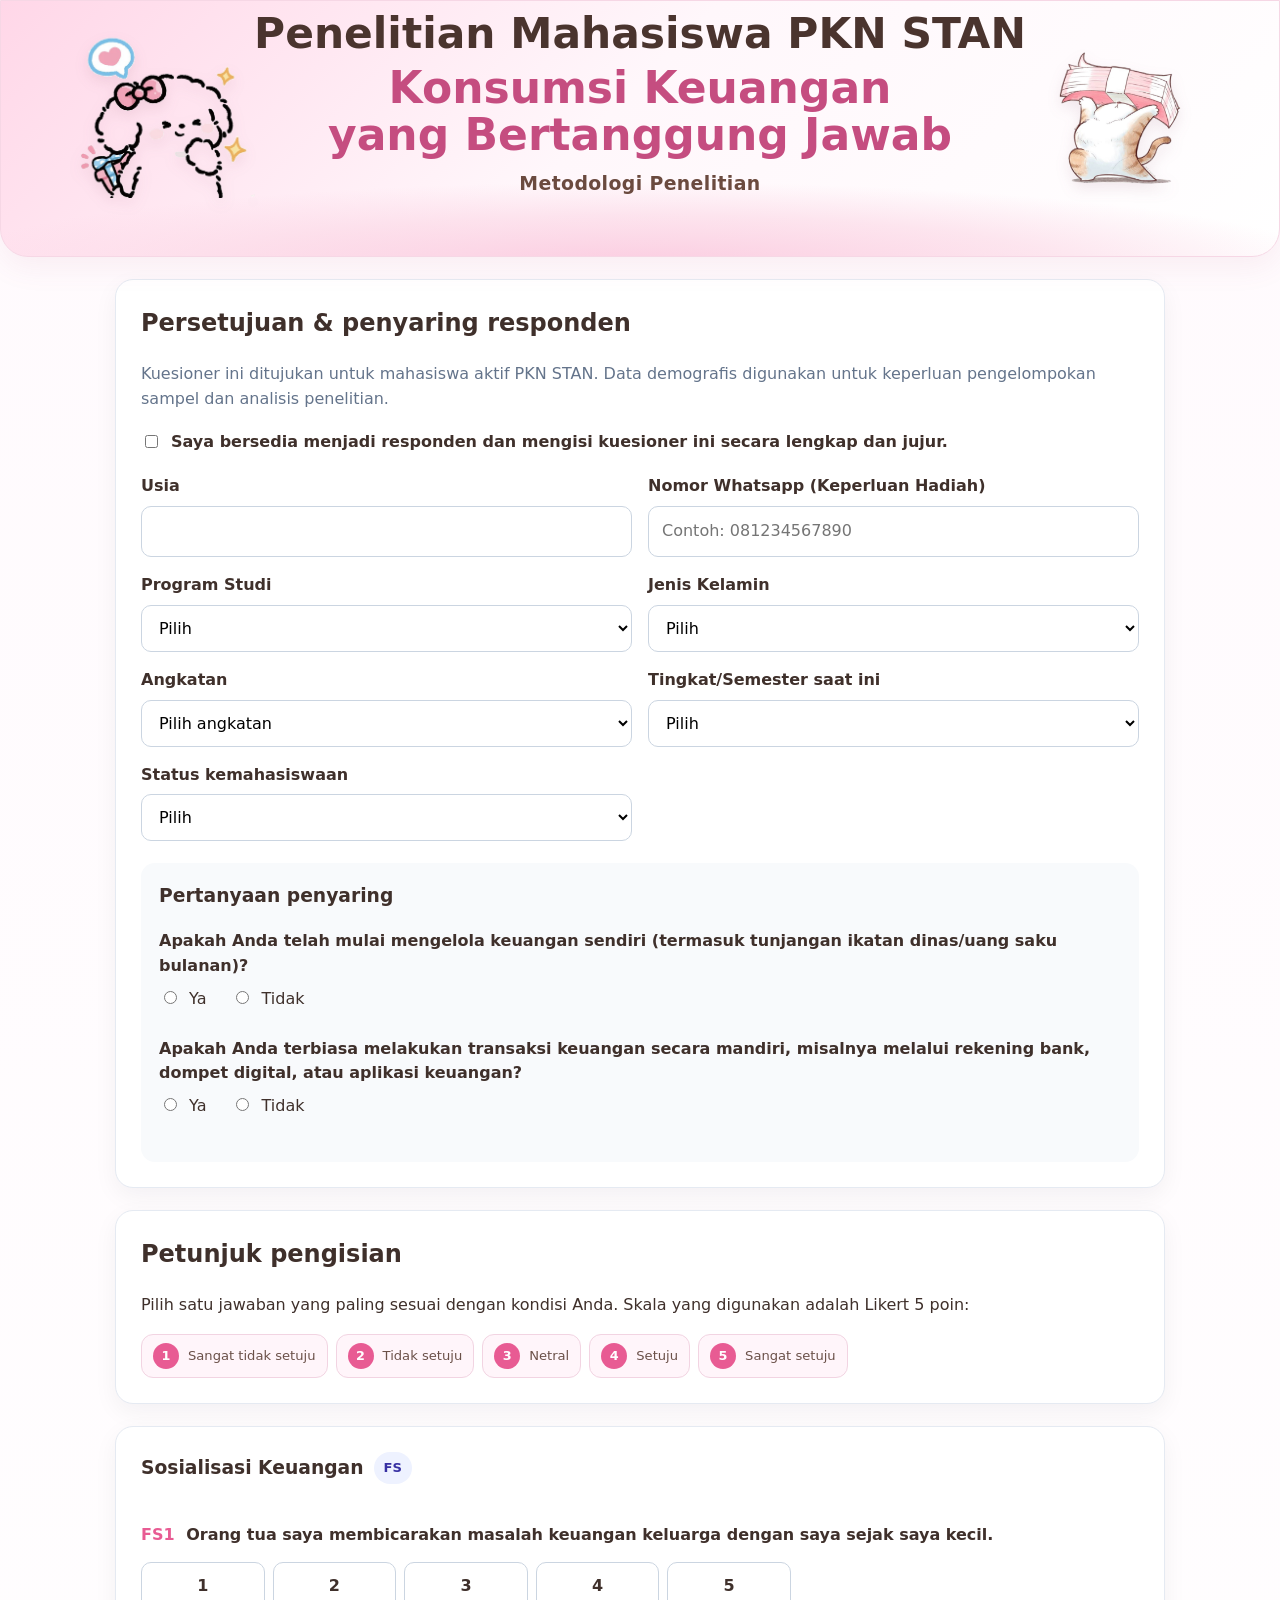
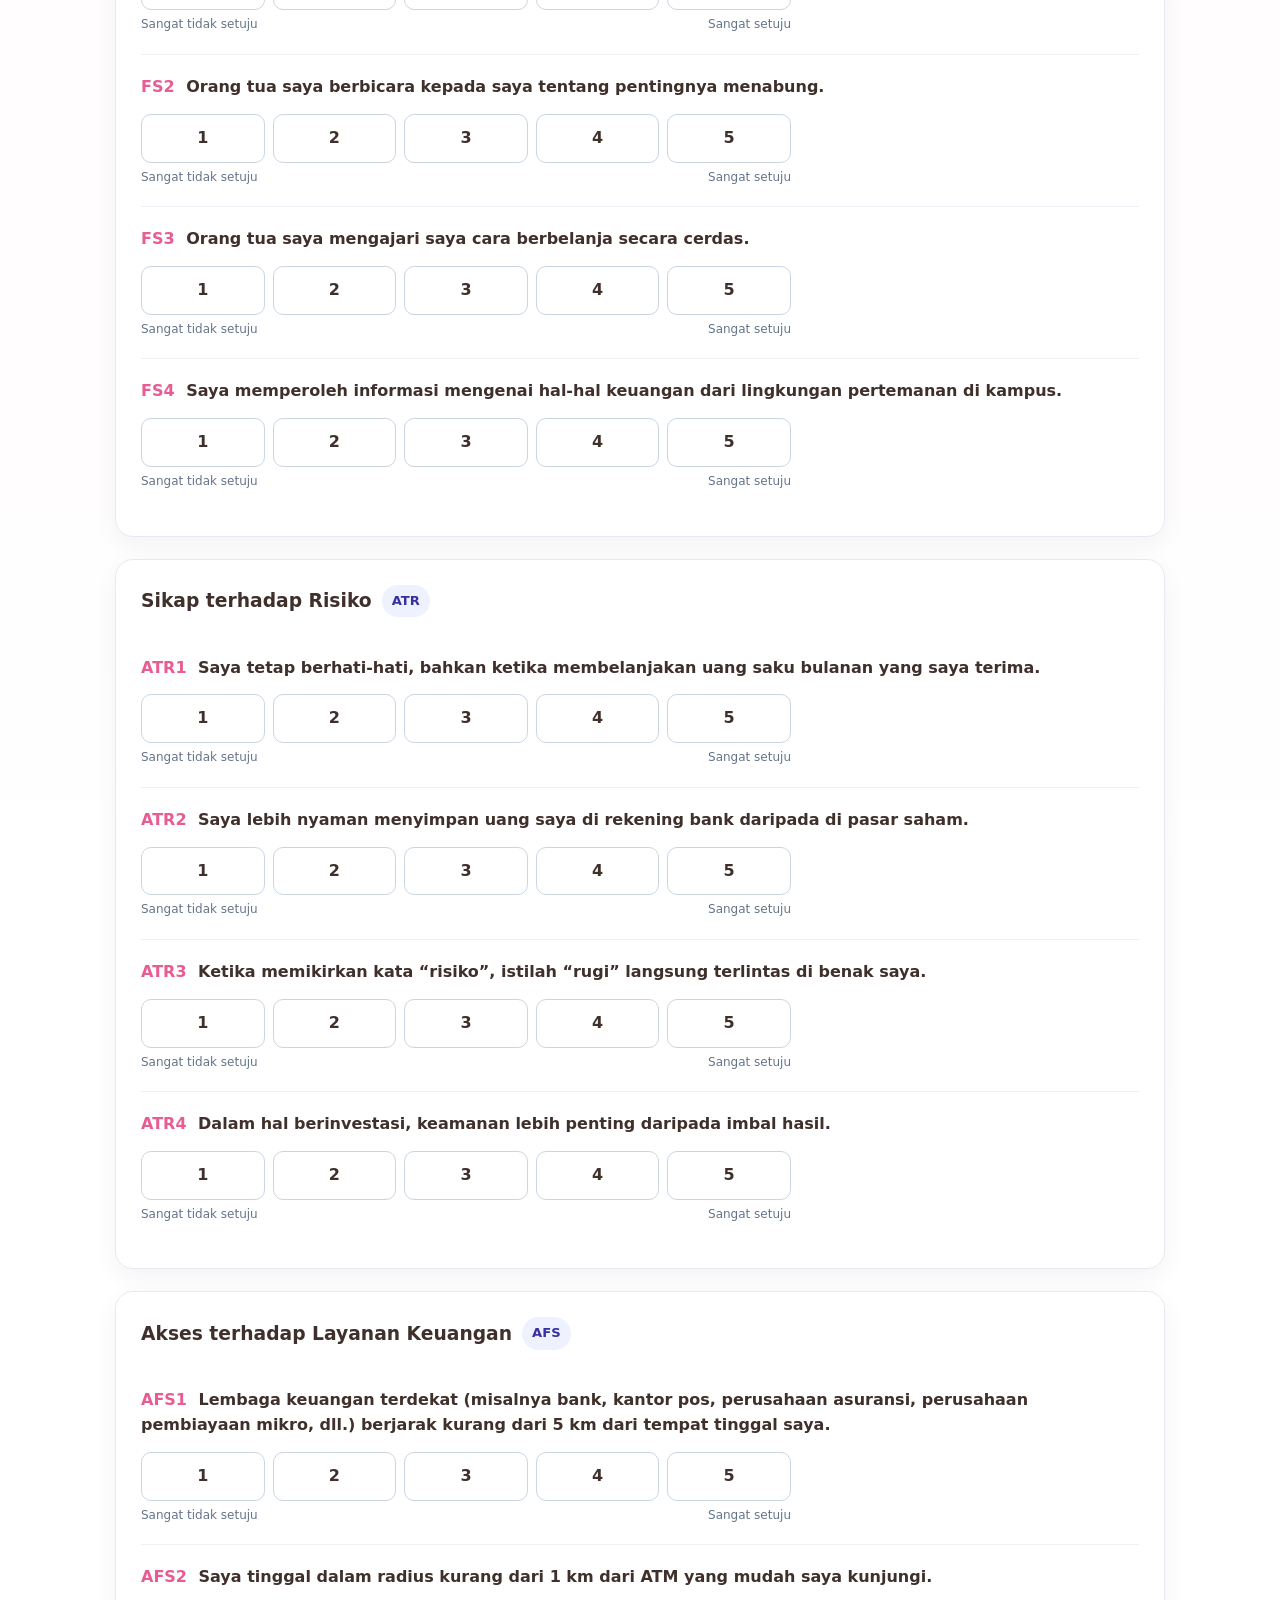
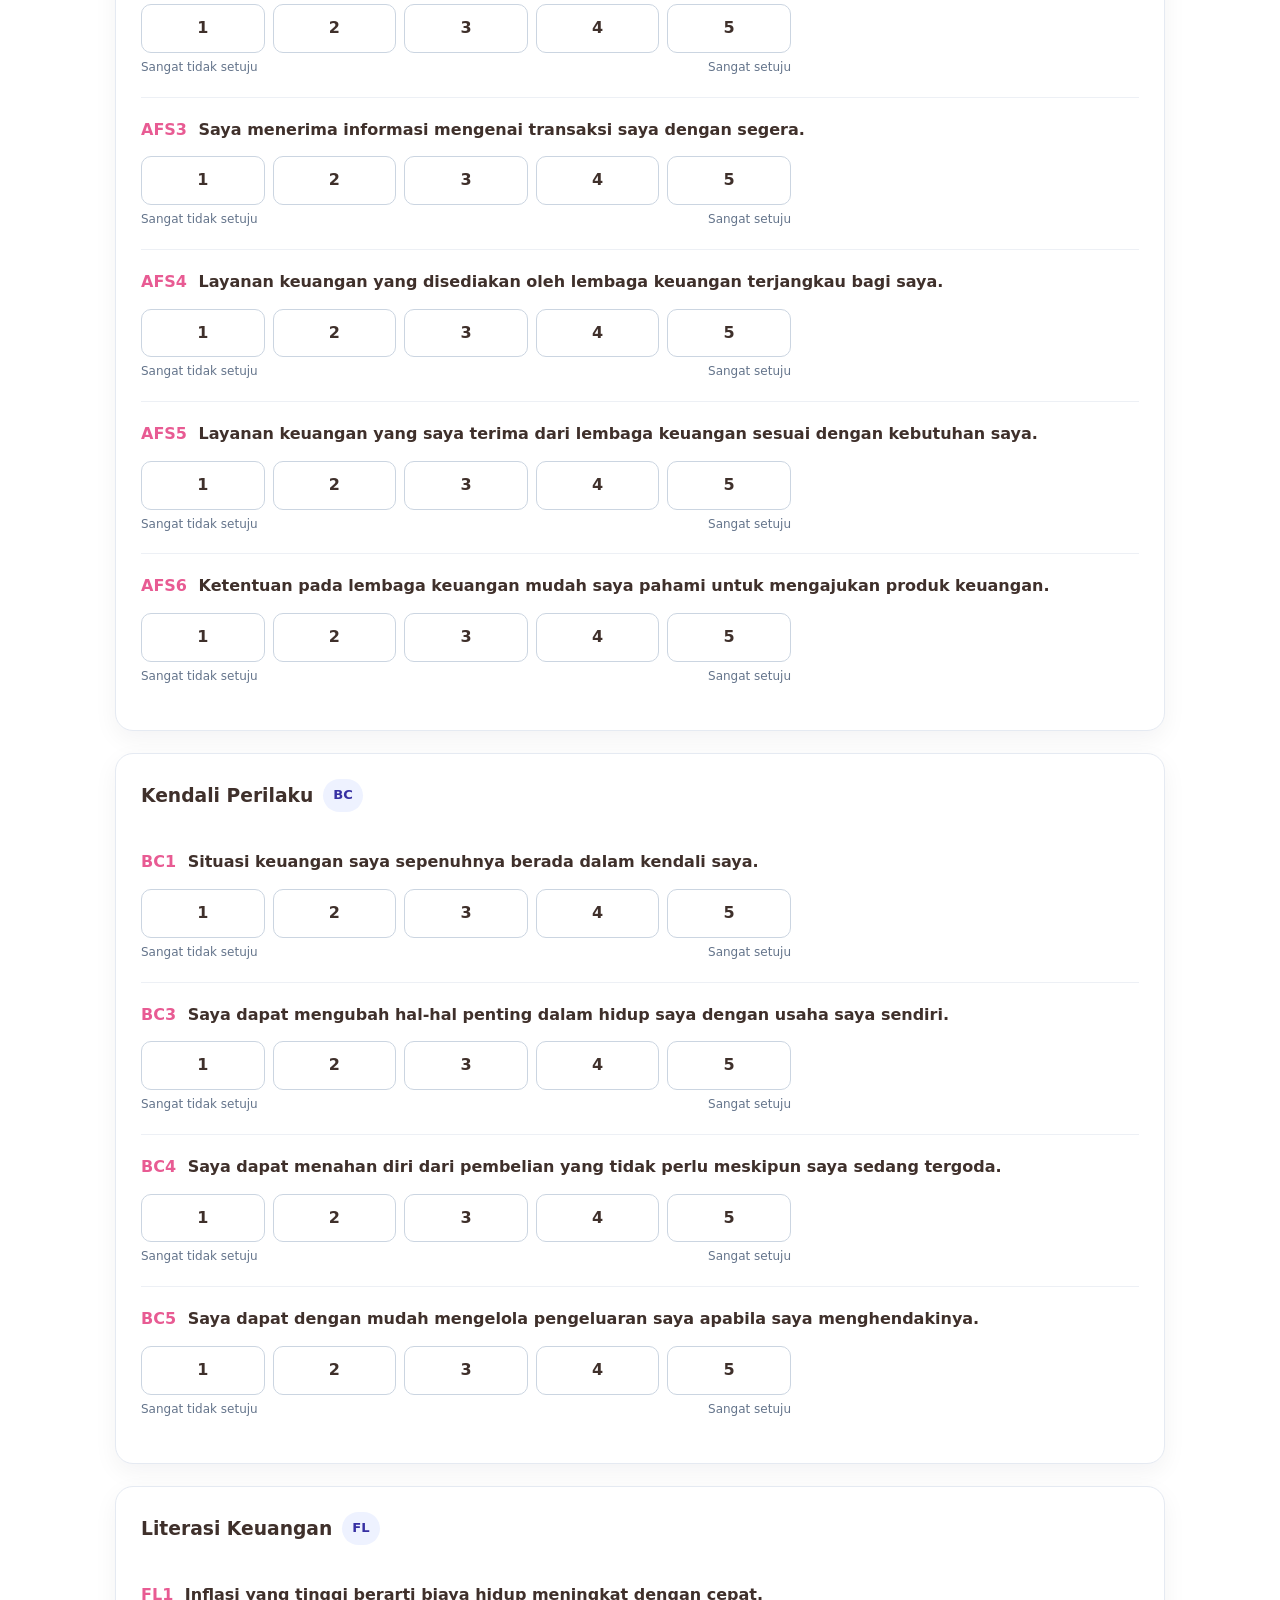
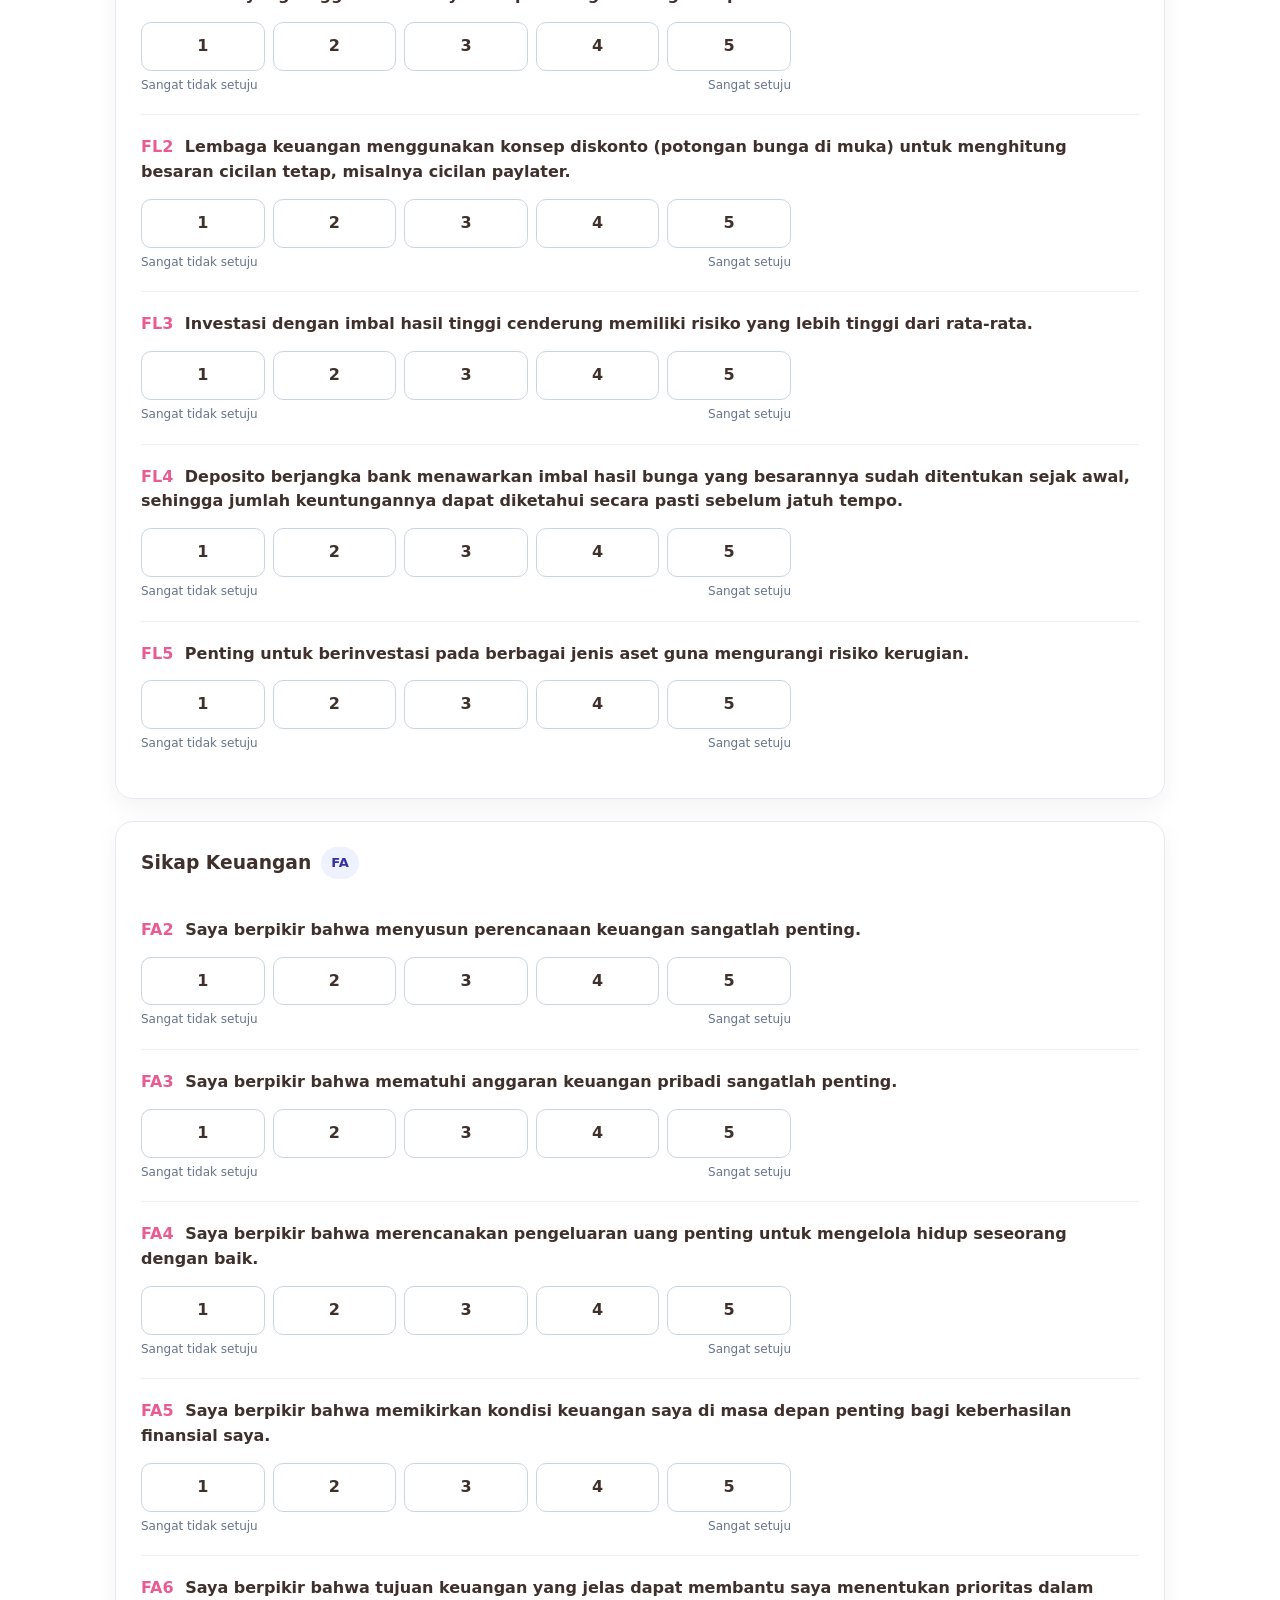
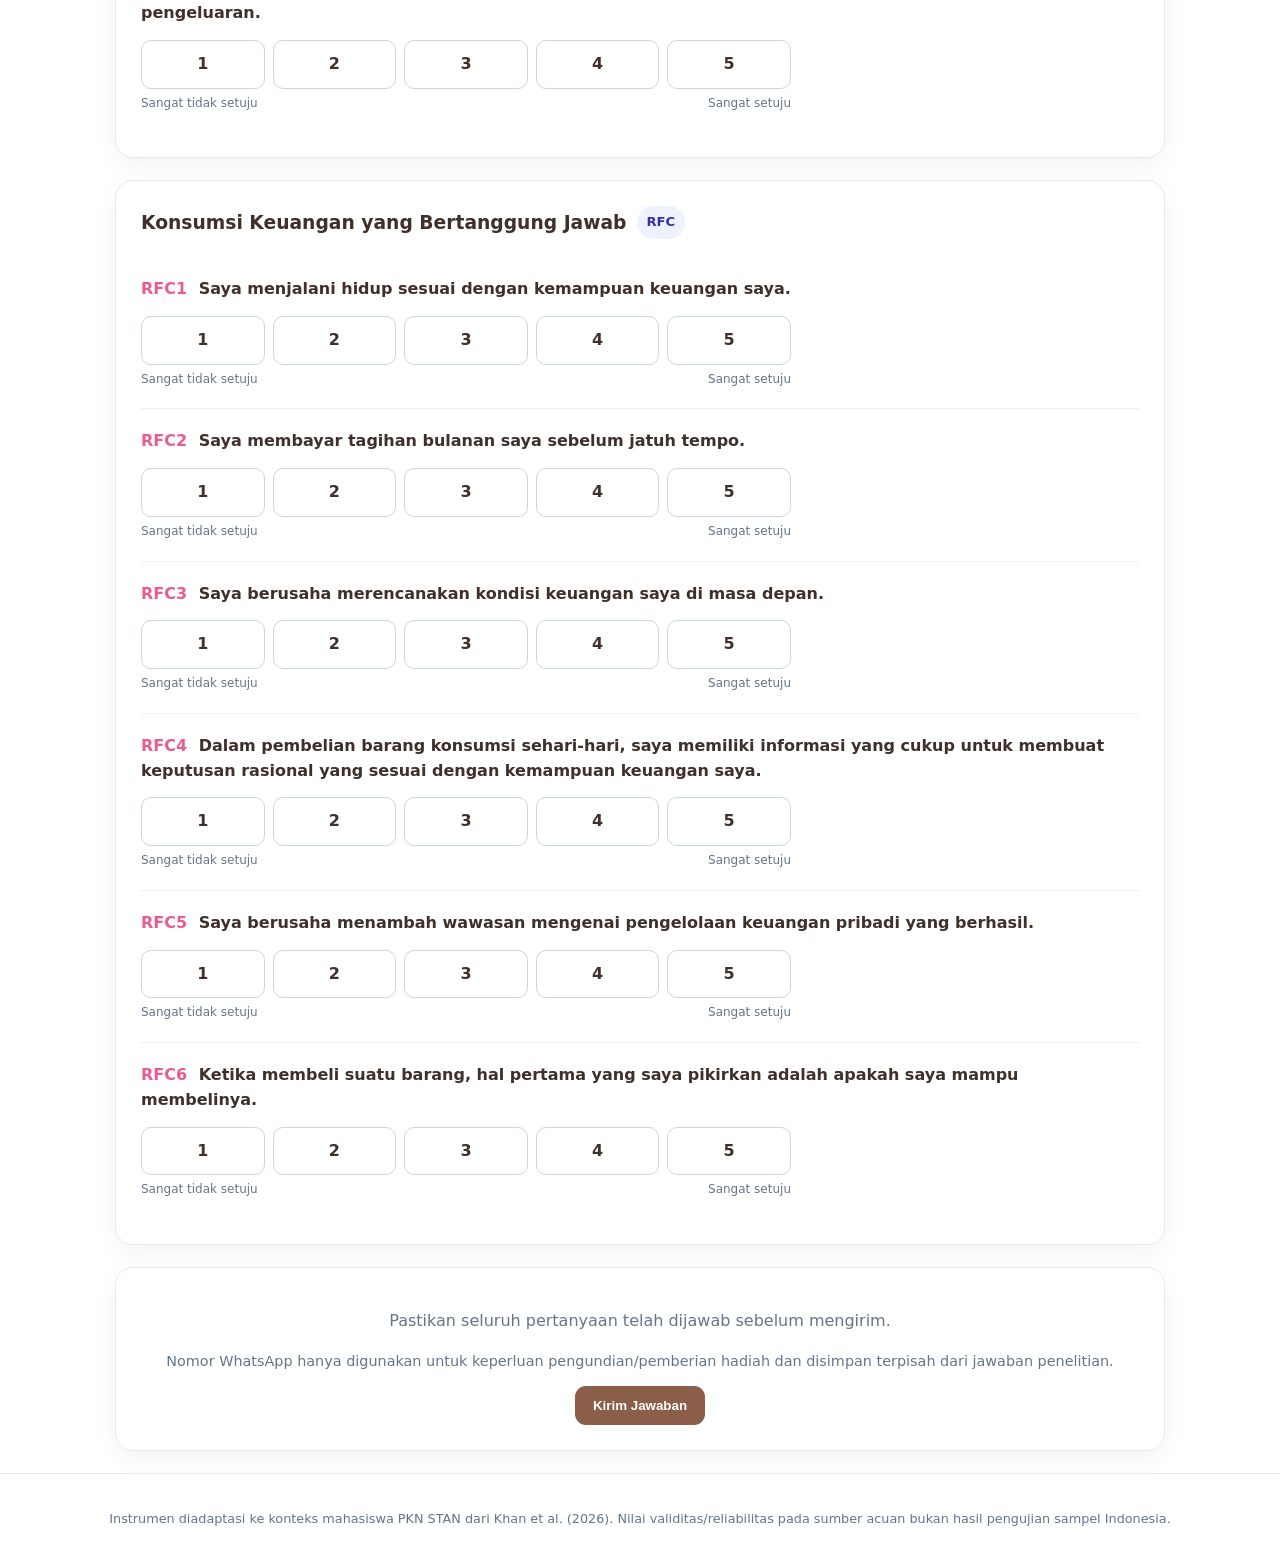
==== commit 479d3ecf: "Update index.html" ====
--- a/index.html
+++ b/index.html
@@ -8,103 +8,29 @@
 <title>Kuesioner Penelitian — Mahasiswa PKN STAN</title>
 
 <link rel="stylesheet" href="style.css">
-
-<style>
-/* =========================================================
-   HEADER OVERRIDE
-   ========================================================= */
-
-.hero-inner{
-  text-align:center;
-  padding-left:20px;
-  padding-right:20px;
-  transform:translateY(0);
-}
-
-.hero h1{
-  margin:0 0 8px;
-}
-
-.hero h2{
-  max-width:1100px;
-  margin:0 auto 12px;
-  line-height:1.15;
-}
-
-.author-credit{
-  text-align:center;
-  margin:0;
-}
-
-/* Avatar sedikit lebih besar */
-.avatar-money{
-  width:175px;
-}
-
-.avatar-bow{
-  width:165px;
-}
-
-/* =========================================================
-   MOBILE HEADER
-   ========================================================= */
-
-@media(max-width:700px){
-
-  .hero-inner{
-    padding-left:18px;
-    padding-right:18px;
-    transform:translateY(0);
-  }
-
-  .hero h1{
-    font-size:34px;
-    line-height:1.15;
-  }
-
-  .hero h2{
-    max-width:100%;
-    font-size:38px;
-    line-height:1.15;
-  }
-
-  .author-credit{
-    text-align:center;
-  }
-
-  .avatar-money{
-    width:125px;
-  }
-
-  .avatar-bow{
-    width:120px;
-  }
-
-}
-</style>
-
 </head>
 
-
 <body>
 
-
-<!-- =========================================================
+<!-- =========================
      HEADER
-     ========================================================= -->
+     ========================= -->
 
 <header class="hero">
 
   <div class="container hero-inner">
 
-    <h1>Penelitian Mahasiswa PKN STAN</h1>
+    <h1>
+      Penelitian Mahasiswa PKN STAN
+    </h1>
 
     <h2>
-      Konsumsi Keuangan yang Bertanggung Jawab
+      Konsumsi Keuangan<br>
+      yang Bertanggung Jawab
     </h2>
 
     <p class="author-credit">
-      oleh Livia Hani
+      Metodologi Penelitian
     </p>
 
     <img
@@ -124,22 +50,24 @@
 </header>
 
 
-<!-- =========================================================
+<!-- =========================
      MAIN
-     ========================================================= -->
+     ========================= -->
 
 <main class="container">
 
 <form id="surveyForm">
 
 
-<!-- =========================================================
-     PERSETUJUAN & DATA RESPONDEN
-     ========================================================= -->
+<!-- =========================
+     PERSETUJUAN & SCREENING
+     ========================= -->
 
 <section class="card">
 
-  <h2>Persetujuan & penyaring responden</h2>
+  <h2>
+    Persetujuan & penyaring responden
+  </h2>
 
   <p class="muted">
     Kuesioner ini ditujukan untuk mahasiswa aktif PKN STAN.
@@ -162,6 +90,8 @@
   </label>
 
 
+  <!-- DATA RESPONDEN -->
+
   <div class="grid">
 
 
@@ -169,7 +99,9 @@
 
     <div>
 
-      <label>Usia</label>
+      <label>
+        Usia
+      </label>
 
       <input
         type="number"
@@ -206,32 +138,54 @@
 
     <div>
 
-      <label>Program Studi</label>
+      <label>
+        Program Studi
+      </label>
 
       <select
         name="study_program"
         required
       >
 
-        <option value="">Pilih</option>
-
-        <option>D-IV Akuntansi Sektor Publik</option>
-
-        <option>D-IV Manajemen Aset Publik</option>
-
-        <option>D-IV Manajemen Keuangan Negara</option>
-
-        <option>D-III Akuntansi</option>
-
-        <option>D-III Pajak</option>
-
-        <option>D-III Kepabeanan dan Cukai</option>
-
-        <option>D-III Kebendaharaan Negara</option>
-
-        <option>D-III Manajemen Aset</option>
-
-        <option>D-III PBB/Penilai</option>
+        <option value="">
+          Pilih
+        </option>
+
+        <option>
+          D-IV Akuntansi Sektor Publik
+        </option>
+
+        <option>
+          D-IV Manajemen Aset Publik
+        </option>
+
+        <option>
+          D-IV Manajemen Keuangan Negara
+        </option>
+
+        <option>
+          D-III Akuntansi
+        </option>
+
+        <option>
+          D-III Pajak
+        </option>
+
+        <option>
+          D-III Kepabeanan dan Cukai
+        </option>
+
+        <option>
+          D-III Kebendaharaan Negara
+        </option>
+
+        <option>
+          D-III Manajemen Aset
+        </option>
+
+        <option>
+          D-III PBB/Penilai
+        </option>
 
       </select>
 
@@ -242,18 +196,26 @@
 
     <div>
 
-      <label>Jenis Kelamin</label>
+      <label>
+        Jenis Kelamin
+      </label>
 
       <select
         name="gender"
         required
       >
 
-        <option value="">Pilih</option>
-
-        <option value="Perempuan">Perempuan</option>
-
-        <option value="Laki-laki">Laki-laki</option>
+        <option value="">
+          Pilih
+        </option>
+
+        <option value="Perempuan">
+          Perempuan
+        </option>
+
+        <option value="Laki-laki">
+          Laki-laki
+        </option>
 
       </select>
 
@@ -264,24 +226,38 @@
 
     <div>
 
-      <label>Angkatan</label>
+      <label>
+        Angkatan
+      </label>
 
       <select
         name="cohort"
         required
       >
 
-        <option value="">Pilih angkatan</option>
-
-        <option value="2022">2022</option>
-
-        <option value="2023">2023</option>
-
-        <option value="2024">2024</option>
-
-        <option value="2025">2025</option>
-
-        <option value="2026">2026</option>
+        <option value="">
+          Pilih angkatan
+        </option>
+
+        <option value="2022">
+          2022
+        </option>
+
+        <option value="2023">
+          2023
+        </option>
+
+        <option value="2024">
+          2024
+        </option>
+
+        <option value="2025">
+          2025
+        </option>
+
+        <option value="2026">
+          2026
+        </option>
 
       </select>
 
@@ -292,22 +268,34 @@
 
     <div>
 
-      <label>Tingkat/Semester saat ini</label>
+      <label>
+        Tingkat/Semester saat ini
+      </label>
 
       <select
         name="level"
         required
       >
 
-        <option value="">Pilih</option>
-
-        <option>Tingkat 1</option>
-
-        <option>Tingkat 2</option>
-
-        <option>Tingkat 3</option>
-
-        <option>Tingkat 4</option>
+        <option value="">
+          Pilih
+        </option>
+
+        <option>
+          Tingkat 1
+        </option>
+
+        <option>
+          Tingkat 2
+        </option>
+
+        <option>
+          Tingkat 3
+        </option>
+
+        <option>
+          Tingkat 4
+        </option>
 
       </select>
 
@@ -318,36 +306,45 @@
 
     <div>
 
-      <label>Status kemahasiswaan</label>
+      <label>
+        Status kemahasiswaan
+      </label>
 
       <select
         name="student_status"
         required
       >
 
-        <option value="">Pilih</option>
-
-        <option>Aktif</option>
-
-        <option>Nonaktif</option>
-
-        <option>Cuti akademik</option>
+        <option value="">
+          Pilih
+        </option>
+
+        <option>
+          Aktif
+        </option>
+
+        <option>
+          Nonaktif
+        </option>
+
+        <option>
+          Cuti akademik
+        </option>
 
       </select>
 
     </div>
 
-
   </div>
 
 
-  <!-- =====================================================
-       SCREENING
-       ===================================================== -->
+  <!-- SCREENING -->
 
   <div class="screening">
 
-    <h3>Pertanyaan penyaring</h3>
+    <h3>
+      Pertanyaan penyaring
+    </h3>
 
 
     <label>
@@ -432,14 +429,15 @@
 </section>
 
 
-
-<!-- =========================================================
-     PETUNJUK PENGISIAN
-     ========================================================= -->
+<!-- =========================
+     PETUNJUK
+     ========================= -->
 
 <section class="card">
 
-  <h2>Petunjuk pengisian</h2>
+  <h2>
+    Petunjuk pengisian
+  </h2>
 
   <p>
     Pilih satu jawaban yang paling sesuai dengan kondisi Anda.
@@ -482,10 +480,9 @@
 </section>
 
 
-
-<!-- =========================================================
+<!-- =========================
      SOSIALISASI KEUANGAN
-     ========================================================= -->
+     ========================= -->
 
 <section class="construct">
 
@@ -495,8 +492,6 @@
 </h3>
 
 
-<!-- FS1 -->
-
 <div class="question">
 
   <div class="qtext">
@@ -510,15 +505,30 @@
 
   <div class="likert">
 
-    <label><input type="radio" name="FS1" value="1" required><span>1</span></label>
-
-    <label><input type="radio" name="FS1" value="2"><span>2</span></label>
-
-    <label><input type="radio" name="FS1" value="3"><span>3</span></label>
-
-    <label><input type="radio" name="FS1" value="4"><span>4</span></label>
-
-    <label><input type="radio" name="FS1" value="5"><span>5</span></label>
+    <label>
+      <input type="radio" name="FS1" value="1" required>
+      <span>1</span>
+    </label>
+
+    <label>
+      <input type="radio" name="FS1" value="2">
+      <span>2</span>
+    </label>
+
+    <label>
+      <input type="radio" name="FS1" value="3">
+      <span>3</span>
+    </label>
+
+    <label>
+      <input type="radio" name="FS1" value="4">
+      <span>4</span>
+    </label>
+
+    <label>
+      <input type="radio" name="FS1" value="5">
+      <span>5</span>
+    </label>
 
   </div>
 
@@ -526,7 +536,6 @@
   <div class="likert-caption">
 
     <span>Sangat tidak setuju</span>
-
     <span>Sangat setuju</span>
 
   </div>
@@ -534,8 +543,6 @@
 </div>
 
 
-<!-- FS2 -->
-
 <div class="question">
 
   <div class="qtext">
@@ -549,15 +556,30 @@
 
   <div class="likert">
 
-    <label><input type="radio" name="FS2" value="1" required><span>1</span></label>
-
-    <label><input type="radio" name="FS2" value="2"><span>2</span></label>
-
-    <label><input type="radio" name="FS2" value="3"><span>3</span></label>
-
-    <label><input type="radio" name="FS2" value="4"><span>4</span></label>
-
-    <label><input type="radio" name="FS2" value="5"><span>5</span></label>
+    <label>
+      <input type="radio" name="FS2" value="1" required>
+      <span>1</span>
+    </label>
+
+    <label>
+      <input type="radio" name="FS2" value="2">
+      <span>2</span>
+    </label>
+
+    <label>
+      <input type="radio" name="FS2" value="3">
+      <span>3</span>
+    </label>
+
+    <label>
+      <input type="radio" name="FS2" value="4">
+      <span>4</span>
+    </label>
+
+    <label>
+      <input type="radio" name="FS2" value="5">
+      <span>5</span>
+    </label>
 
   </div>
 
@@ -565,7 +587,6 @@
   <div class="likert-caption">
 
     <span>Sangat tidak setuju</span>
-
     <span>Sangat setuju</span>
 
   </div>
@@ -573,8 +594,6 @@
 </div>
 
 
-<!-- FS3 -->
-
 <div class="question">
 
   <div class="qtext">
@@ -588,15 +607,30 @@
 
   <div class="likert">
 
-    <label><input type="radio" name="FS3" value="1" required><span>1</span></label>
-
-    <label><input type="radio" name="FS3" value="2"><span>2</span></label>
-
-    <label><input type="radio" name="FS3" value="3"><span>3</span></label>
-
-    <label><input type="radio" name="FS3" value="4"><span>4</span></label>
-
-    <label><input type="radio" name="FS3" value="5"><span>5</span></label>
+    <label>
+      <input type="radio" name="FS3" value="1" required>
+      <span>1</span>
+    </label>
+
+    <label>
+      <input type="radio" name="FS3" value="2">
+      <span>2</span>
+    </label>
+
+    <label>
+      <input type="radio" name="FS3" value="3">
+      <span>3</span>
+    </label>
+
+    <label>
+      <input type="radio" name="FS3" value="4">
+      <span>4</span>
+    </label>
+
+    <label>
+      <input type="radio" name="FS3" value="5">
+      <span>5</span>
+    </label>
 
   </div>
 
@@ -604,7 +638,6 @@
   <div class="likert-caption">
 
     <span>Sangat tidak setuju</span>
-
     <span>Sangat setuju</span>
 
   </div>
@@ -612,8 +645,6 @@
 </div>
 
 
-<!-- FS4 -->
-
 <div class="question">
 
   <div class="qtext">
@@ -627,15 +658,30 @@
 
   <div class="likert">
 
-    <label><input type="radio" name="FS4" value="1" required><span>1</span></label>
-
-    <label><input type="radio" name="FS4" value="2"><span>2</span></label>
-
-    <label><input type="radio" name="FS4" value="3"><span>3</span></label>
-
-    <label><input type="radio" name="FS4" value="4"><span>4</span></label>
-
-    <label><input type="radio" name="FS4" value="5"><span>5</span></label>
+    <label>
+      <input type="radio" name="FS4" value="1" required>
+      <span>1</span>
+    </label>
+
+    <label>
+      <input type="radio" name="FS4" value="2">
+      <span>2</span>
+    </label>
+
+    <label>
+      <input type="radio" name="FS4" value="3">
+      <span>3</span>
+    </label>
+
+    <label>
+      <input type="radio" name="FS4" value="4">
+      <span>4</span>
+    </label>
+
+    <label>
+      <input type="radio" name="FS4" value="5">
+      <span>5</span>
+    </label>
 
   </div>
 
@@ -643,7 +689,6 @@
   <div class="likert-caption">
 
     <span>Sangat tidak setuju</span>
-
     <span>Sangat setuju</span>
 
   </div>
@@ -653,10 +698,9 @@
 </section>
 
 
-
-<!-- =========================================================
+<!-- =========================
      SIKAP TERHADAP RISIKO
-     ========================================================= -->
+     ========================= -->
 
 <section class="construct">
 
@@ -666,8 +710,6 @@
 </h3>
 
 
-<!-- ATR1 -->
-
 <div class="question">
 
 <div class="qtext">
@@ -682,30 +724,21 @@
 <div class="likert">
 
 <label><input type="radio" name="ATR1" value="1" required><span>1</span></label>
-
 <label><input type="radio" name="ATR1" value="2"><span>2</span></label>
-
 <label><input type="radio" name="ATR1" value="3"><span>3</span></label>
-
 <label><input type="radio" name="ATR1" value="4"><span>4</span></label>
-
 <label><input type="radio" name="ATR1" value="5"><span>5</span></label>
 
 </div>
 
 
 <div class="likert-caption">
-
-<span>Sangat tidak setuju</span>
-
-<span>Sangat setuju</span>
-
-</div>
-
-</div>
-
-
-<!-- ATR2 -->
+<span>Sangat tidak setuju</span>
+<span>Sangat setuju</span>
+</div>
+
+</div>
+
 
 <div class="question">
 
@@ -721,30 +754,21 @@
 <div class="likert">
 
 <label><input type="radio" name="ATR2" value="1" required><span>1</span></label>
-
 <label><input type="radio" name="ATR2" value="2"><span>2</span></label>
-
 <label><input type="radio" name="ATR2" value="3"><span>3</span></label>
-
 <label><input type="radio" name="ATR2" value="4"><span>4</span></label>
-
 <label><input type="radio" name="ATR2" value="5"><span>5</span></label>
 
 </div>
 
 
 <div class="likert-caption">
-
-<span>Sangat tidak setuju</span>
-
-<span>Sangat setuju</span>
-
-</div>
-
-</div>
-
-
-<!-- ATR3 -->
+<span>Sangat tidak setuju</span>
+<span>Sangat setuju</span>
+</div>
+
+</div>
+
 
 <div class="question">
 
@@ -760,30 +784,21 @@
 <div class="likert">
 
 <label><input type="radio" name="ATR3" value="1" required><span>1</span></label>
-
 <label><input type="radio" name="ATR3" value="2"><span>2</span></label>
-
 <label><input type="radio" name="ATR3" value="3"><span>3</span></label>
-
 <label><input type="radio" name="ATR3" value="4"><span>4</span></label>
-
 <label><input type="radio" name="ATR3" value="5"><span>5</span></label>
 
 </div>
 
 
 <div class="likert-caption">
-
-<span>Sangat tidak setuju</span>
-
-<span>Sangat setuju</span>
-
-</div>
-
-</div>
-
-
-<!-- ATR4 -->
+<span>Sangat tidak setuju</span>
+<span>Sangat setuju</span>
+</div>
+
+</div>
+
 
 <div class="question">
 
@@ -799,24 +814,17 @@
 <div class="likert">
 
 <label><input type="radio" name="ATR4" value="1" required><span>1</span></label>
-
 <label><input type="radio" name="ATR4" value="2"><span>2</span></label>
-
 <label><input type="radio" name="ATR4" value="3"><span>3</span></label>
-
 <label><input type="radio" name="ATR4" value="4"><span>4</span></label>
-
 <label><input type="radio" name="ATR4" value="5"><span>5</span></label>
 
 </div>
 
 
 <div class="likert-caption">
-
-<span>Sangat tidak setuju</span>
-
-<span>Sangat setuju</span>
-
+<span>Sangat tidak setuju</span>
+<span>Sangat setuju</span>
 </div>
 
 </div>
@@ -824,10 +832,9 @@
 </section>
 
 
-
-<!-- =========================================================
+<!-- =========================
      AKSES LAYANAN KEUANGAN
-     ========================================================= -->
+     ========================= -->
 
 <section class="construct">
 
@@ -837,8 +844,6 @@
 </h3>
 
 
-<!-- AFS1 -->
-
 <div class="question">
 
 <div class="qtext">
@@ -853,30 +858,21 @@
 <div class="likert">
 
 <label><input type="radio" name="AFS1" value="1" required><span>1</span></label>
-
 <label><input type="radio" name="AFS1" value="2"><span>2</span></label>
-
 <label><input type="radio" name="AFS1" value="3"><span>3</span></label>
-
 <label><input type="radio" name="AFS1" value="4"><span>4</span></label>
-
 <label><input type="radio" name="AFS1" value="5"><span>5</span></label>
 
 </div>
 
 
 <div class="likert-caption">
-
-<span>Sangat tidak setuju</span>
-
-<span>Sangat setuju</span>
-
-</div>
-
-</div>
-
-
-<!-- AFS2 -->
+<span>Sangat tidak setuju</span>
+<span>Sangat setuju</span>
+</div>
+
+</div>
+
 
 <div class="question">
 
@@ -892,30 +888,21 @@
 <div class="likert">
 
 <label><input type="radio" name="AFS2" value="1" required><span>1</span></label>
-
 <label><input type="radio" name="AFS2" value="2"><span>2</span></label>
-
 <label><input type="radio" name="AFS2" value="3"><span>3</span></label>
-
 <label><input type="radio" name="AFS2" value="4"><span>4</span></label>
-
 <label><input type="radio" name="AFS2" value="5"><span>5</span></label>
 
 </div>
 
 
 <div class="likert-caption">
-
-<span>Sangat tidak setuju</span>
-
-<span>Sangat setuju</span>
-
-</div>
-
-</div>
-
-
-<!-- AFS3 -->
+<span>Sangat tidak setuju</span>
+<span>Sangat setuju</span>
+</div>
+
+</div>
+
 
 <div class="question">
 
@@ -931,30 +918,21 @@
 <div class="likert">
 
 <label><input type="radio" name="AFS3" value="1" required><span>1</span></label>
-
 <label><input type="radio" name="AFS3" value="2"><span>2</span></label>
-
 <label><input type="radio" name="AFS3" value="3"><span>3</span></label>
-
 <label><input type="radio" name="AFS3" value="4"><span>4</span></label>
-
 <label><input type="radio" name="AFS3" value="5"><span>5</span></label>
 
 </div>
 
 
 <div class="likert-caption">
-
-<span>Sangat tidak setuju</span>
-
-<span>Sangat setuju</span>
-
-</div>
-
-</div>
-
-
-<!-- AFS4 -->
+<span>Sangat tidak setuju</span>
+<span>Sangat setuju</span>
+</div>
+
+</div>
+
 
 <div class="question">
 
@@ -970,30 +948,21 @@
 <div class="likert">
 
 <label><input type="radio" name="AFS4" value="1" required><span>1</span></label>
-
 <label><input type="radio" name="AFS4" value="2"><span>2</span></label>
-
 <label><input type="radio" name="AFS4" value="3"><span>3</span></label>
-
 <label><input type="radio" name="AFS4" value="4"><span>4</span></label>
-
 <label><input type="radio" name="AFS4" value="5"><span>5</span></label>
 
 </div>
 
 
 <div class="likert-caption">
-
-<span>Sangat tidak setuju</span>
-
-<span>Sangat setuju</span>
-
-</div>
-
-</div>
-
-
-<!-- AFS5 -->
+<span>Sangat tidak setuju</span>
+<span>Sangat setuju</span>
+</div>
+
+</div>
+
 
 <div class="question">
 
@@ -1009,30 +978,21 @@
 <div class="likert">
 
 <label><input type="radio" name="AFS5" value="1" required><span>1</span></label>
-
 <label><input type="radio" name="AFS5" value="2"><span>2</span></label>
-
 <label><input type="radio" name="AFS5" value="3"><span>3</span></label>
-
 <label><input type="radio" name="AFS5" value="4"><span>4</span></label>
-
 <label><input type="radio" name="AFS5" value="5"><span>5</span></label>
 
 </div>
 
 
 <div class="likert-caption">
-
-<span>Sangat tidak setuju</span>
-
-<span>Sangat setuju</span>
-
-</div>
-
-</div>
-
-
-<!-- AFS6 -->
+<span>Sangat tidak setuju</span>
+<span>Sangat setuju</span>
+</div>
+
+</div>
+
 
 <div class="question">
 
@@ -1048,24 +1008,17 @@
 <div class="likert">
 
 <label><input type="radio" name="AFS6" value="1" required><span>1</span></label>
-
 <label><input type="radio" name="AFS6" value="2"><span>2</span></label>
-
 <label><input type="radio" name="AFS6" value="3"><span>3</span></label>
-
 <label><input type="radio" name="AFS6" value="4"><span>4</span></label>
-
 <label><input type="radio" name="AFS6" value="5"><span>5</span></label>
 
 </div>
 
 
 <div class="likert-caption">
-
-<span>Sangat tidak setuju</span>
-
-<span>Sangat setuju</span>
-
+<span>Sangat tidak setuju</span>
+<span>Sangat setuju</span>
 </div>
 
 </div>
@@ -1073,10 +1026,9 @@
 </section>
 
 
-
-<!-- =========================================================
+<!-- =========================
      KENDALI PERILAKU
-     ========================================================= -->
+     ========================= -->
 
 <section class="construct">
 
@@ -1086,8 +1038,6 @@
 </h3>
 
 
-<!-- BC1 -->
-
 <div class="question">
 
 <div class="qtext">
@@ -1102,30 +1052,21 @@
 <div class="likert">
 
 <label><input type="radio" name="BC1" value="1" required><span>1</span></label>
-
 <label><input type="radio" name="BC1" value="2"><span>2</span></label>
-
 <label><input type="radio" name="BC1" value="3"><span>3</span></label>
-
 <label><input type="radio" name="BC1" value="4"><span>4</span></label>
-
 <label><input type="radio" name="BC1" value="5"><span>5</span></label>
 
 </div>
 
 
 <div class="likert-caption">
-
-<span>Sangat tidak setuju</span>
-
-<span>Sangat setuju</span>
-
-</div>
-
-</div>
-
-
-<!-- BC3 -->
+<span>Sangat tidak setuju</span>
+<span>Sangat setuju</span>
+</div>
+
+</div>
+
 
 <div class="question">
 
@@ -1141,30 +1082,21 @@
 <div class="likert">
 
 <label><input type="radio" name="BC3" value="1" required><span>1</span></label>
-
 <label><input type="radio" name="BC3" value="2"><span>2</span></label>
-
 <label><input type="radio" name="BC3" value="3"><span>3</span></label>
-
 <label><input type="radio" name="BC3" value="4"><span>4</span></label>
-
 <label><input type="radio" name="BC3" value="5"><span>5</span></label>
 
 </div>
 
 
 <div class="likert-caption">
-
-<span>Sangat tidak setuju</span>
-
-<span>Sangat setuju</span>
-
-</div>
-
-</div>
-
-
-<!-- BC4 -->
+<span>Sangat tidak setuju</span>
+<span>Sangat setuju</span>
+</div>
+
+</div>
+
 
 <div class="question">
 
@@ -1180,30 +1112,21 @@
 <div class="likert">
 
 <label><input type="radio" name="BC4" value="1" required><span>1</span></label>
-
 <label><input type="radio" name="BC4" value="2"><span>2</span></label>
-
 <label><input type="radio" name="BC4" value="3"><span>3</span></label>
-
 <label><input type="radio" name="BC4" value="4"><span>4</span></label>
-
 <label><input type="radio" name="BC4" value="5"><span>5</span></label>
 
 </div>
 
 
 <div class="likert-caption">
-
-<span>Sangat tidak setuju</span>
-
-<span>Sangat setuju</span>
-
-</div>
-
-</div>
-
-
-<!-- BC5 -->
+<span>Sangat tidak setuju</span>
+<span>Sangat setuju</span>
+</div>
+
+</div>
+
 
 <div class="question">
 
@@ -1219,24 +1142,17 @@
 <div class="likert">
 
 <label><input type="radio" name="BC5" value="1" required><span>1</span></label>
-
 <label><input type="radio" name="BC5" value="2"><span>2</span></label>
-
 <label><input type="radio" name="BC5" value="3"><span>3</span></label>
-
 <label><input type="radio" name="BC5" value="4"><span>4</span></label>
-
 <label><input type="radio" name="BC5" value="5"><span>5</span></label>
 
 </div>
 
 
 <div class="likert-caption">
-
-<span>Sangat tidak setuju</span>
-
-<span>Sangat setuju</span>
-
+<span>Sangat tidak setuju</span>
+<span>Sangat setuju</span>
 </div>
 
 </div>
@@ -1244,10 +1160,9 @@
 </section>
 
 
-
-<!-- =========================================================
+<!-- =========================
      LITERASI KEUANGAN
-     ========================================================= -->
+     ========================= -->
 
 <section class="construct">
 
@@ -1257,8 +1172,6 @@
 </h3>
 
 
-<!-- FL1 -->
-
 <div class="question">
 
 <div class="qtext">
@@ -1273,30 +1186,21 @@
 <div class="likert">
 
 <label><input type="radio" name="FL1" value="1" required><span>1</span></label>
-
 <label><input type="radio" name="FL1" value="2"><span>2</span></label>
-
 <label><input type="radio" name="FL1" value="3"><span>3</span></label>
-
 <label><input type="radio" name="FL1" value="4"><span>4</span></label>
-
 <label><input type="radio" name="FL1" value="5"><span>5</span></label>
 
 </div>
 
 
 <div class="likert-caption">
-
-<span>Sangat tidak setuju</span>
-
-<span>Sangat setuju</span>
-
-</div>
-
-</div>
-
-
-<!-- FL2 -->
+<span>Sangat tidak setuju</span>
+<span>Sangat setuju</span>
+</div>
+
+</div>
+
 
 <div class="question">
 
@@ -1312,30 +1216,21 @@
 <div class="likert">
 
 <label><input type="radio" name="FL2" value="1" required><span>1</span></label>
-
 <label><input type="radio" name="FL2" value="2"><span>2</span></label>
-
 <label><input type="radio" name="FL2" value="3"><span>3</span></label>
-
 <label><input type="radio" name="FL2" value="4"><span>4</span></label>
-
 <label><input type="radio" name="FL2" value="5"><span>5</span></label>
 
 </div>
 
 
 <div class="likert-caption">
-
-<span>Sangat tidak setuju</span>
-
-<span>Sangat setuju</span>
-
-</div>
-
-</div>
-
-
-<!-- FL3 -->
+<span>Sangat tidak setuju</span>
+<span>Sangat setuju</span>
+</div>
+
+</div>
+
 
 <div class="question">
 
@@ -1351,30 +1246,21 @@
 <div class="likert">
 
 <label><input type="radio" name="FL3" value="1" required><span>1</span></label>
-
 <label><input type="radio" name="FL3" value="2"><span>2</span></label>
-
 <label><input type="radio" name="FL3" value="3"><span>3</span></label>
-
 <label><input type="radio" name="FL3" value="4"><span>4</span></label>
-
 <label><input type="radio" name="FL3" value="5"><span>5</span></label>
 
 </div>
 
 
 <div class="likert-caption">
-
-<span>Sangat tidak setuju</span>
-
-<span>Sangat setuju</span>
-
-</div>
-
-</div>
-
-
-<!-- FL4 -->
+<span>Sangat tidak setuju</span>
+<span>Sangat setuju</span>
+</div>
+
+</div>
+
 
 <div class="question">
 
@@ -1390,30 +1276,21 @@
 <div class="likert">
 
 <label><input type="radio" name="FL4" value="1" required><span>1</span></label>
-
 <label><input type="radio" name="FL4" value="2"><span>2</span></label>
-
 <label><input type="radio" name="FL4" value="3"><span>3</span></label>
-
 <label><input type="radio" name="FL4" value="4"><span>4</span></label>
-
 <label><input type="radio" name="FL4" value="5"><span>5</span></label>
 
 </div>
 
 
 <div class="likert-caption">
-
-<span>Sangat tidak setuju</span>
-
-<span>Sangat setuju</span>
-
-</div>
-
-</div>
-
-
-<!-- FL5 -->
+<span>Sangat tidak setuju</span>
+<span>Sangat setuju</span>
+</div>
+
+</div>
+
 
 <div class="question">
 
@@ -1429,24 +1306,17 @@
 <div class="likert">
 
 <label><input type="radio" name="FL5" value="1" required><span>1</span></label>
-
 <label><input type="radio" name="FL5" value="2"><span>2</span></label>
-
 <label><input type="radio" name="FL5" value="3"><span>3</span></label>
-
 <label><input type="radio" name="FL5" value="4"><span>4</span></label>
-
 <label><input type="radio" name="FL5" value="5"><span>5</span></label>
 
 </div>
 
 
 <div class="likert-caption">
-
-<span>Sangat tidak setuju</span>
-
-<span>Sangat setuju</span>
-
+<span>Sangat tidak setuju</span>
+<span>Sangat setuju</span>
 </div>
 
 </div>
@@ -1454,10 +1324,9 @@
 </section>
 
 
-
-<!-- =========================================================
+<!-- =========================
      SIKAP KEUANGAN
-     ========================================================= -->
+     ========================= -->
 
 <section class="construct">
 
@@ -1467,8 +1336,6 @@
 </h3>
 
 
-<!-- FA2 -->
-
 <div class="question">
 
 <div class="qtext">
@@ -1483,30 +1350,21 @@
 <div class="likert">
 
 <label><input type="radio" name="FA2" value="1" required><span>1</span></label>
-
 <label><input type="radio" name="FA2" value="2"><span>2</span></label>
-
 <label><input type="radio" name="FA2" value="3"><span>3</span></label>
-
 <label><input type="radio" name="FA2" value="4"><span>4</span></label>
-
 <label><input type="radio" name="FA2" value="5"><span>5</span></label>
 
 </div>
 
 
 <div class="likert-caption">
-
-<span>Sangat tidak setuju</span>
-
-<span>Sangat setuju</span>
-
-</div>
-
-</div>
-
-
-<!-- FA3 -->
+<span>Sangat tidak setuju</span>
+<span>Sangat setuju</span>
+</div>
+
+</div>
+
 
 <div class="question">
 
@@ -1522,30 +1380,21 @@
 <div class="likert">
 
 <label><input type="radio" name="FA3" value="1" required><span>1</span></label>
-
 <label><input type="radio" name="FA3" value="2"><span>2</span></label>
-
 <label><input type="radio" name="FA3" value="3"><span>3</span></label>
-
 <label><input type="radio" name="FA3" value="4"><span>4</span></label>
-
 <label><input type="radio" name="FA3" value="5"><span>5</span></label>
 
 </div>
 
 
 <div class="likert-caption">
-
-<span>Sangat tidak setuju</span>
-
-<span>Sangat setuju</span>
-
-</div>
-
-</div>
-
-
-<!-- FA4 -->
+<span>Sangat tidak setuju</span>
+<span>Sangat setuju</span>
+</div>
+
+</div>
+
 
 <div class="question">
 
@@ -1561,30 +1410,21 @@
 <div class="likert">
 
 <label><input type="radio" name="FA4" value="1" required><span>1</span></label>
-
 <label><input type="radio" name="FA4" value="2"><span>2</span></label>
-
 <label><input type="radio" name="FA4" value="3"><span>3</span></label>
-
 <label><input type="radio" name="FA4" value="4"><span>4</span></label>
-
 <label><input type="radio" name="FA4" value="5"><span>5</span></label>
 
 </div>
 
 
 <div class="likert-caption">
-
-<span>Sangat tidak setuju</span>
-
-<span>Sangat setuju</span>
-
-</div>
-
-</div>
-
-
-<!-- FA5 -->
+<span>Sangat tidak setuju</span>
+<span>Sangat setuju</span>
+</div>
+
+</div>
+
 
 <div class="question">
 
@@ -1600,30 +1440,21 @@
 <div class="likert">
 
 <label><input type="radio" name="FA5" value="1" required><span>1</span></label>
-
 <label><input type="radio" name="FA5" value="2"><span>2</span></label>
-
 <label><input type="radio" name="FA5" value="3"><span>3</span></label>
-
 <label><input type="radio" name="FA5" value="4"><span>4</span></label>
-
 <label><input type="radio" name="FA5" value="5"><span>5</span></label>
 
 </div>
 
 
 <div class="likert-caption">
-
-<span>Sangat tidak setuju</span>
-
-<span>Sangat setuju</span>
-
-</div>
-
-</div>
-
-
-<!-- FA6 -->
+<span>Sangat tidak setuju</span>
+<span>Sangat setuju</span>
+</div>
+
+</div>
+
 
 <div class="question">
 
@@ -1639,24 +1470,17 @@
 <div class="likert">
 
 <label><input type="radio" name="FA6" value="1" required><span>1</span></label>
-
 <label><input type="radio" name="FA6" value="2"><span>2</span></label>
-
 <label><input type="radio" name="FA6" value="3"><span>3</span></label>
-
 <label><input type="radio" name="FA6" value="4"><span>4</span></label>
-
 <label><input type="radio" name="FA6" value="5"><span>5</span></label>
 
 </div>
 
 
 <div class="likert-caption">
-
-<span>Sangat tidak setuju</span>
-
-<span>Sangat setuju</span>
-
+<span>Sangat tidak setuju</span>
+<span>Sangat setuju</span>
 </div>
 
 </div>
@@ -1664,10 +1488,9 @@
 </section>
 
 
-
-<!-- =========================================================
-     KONSUMSI KEUANGAN YANG BERTANGGUNG JAWAB
-     ========================================================= -->
+<!-- =========================
+     RFC
+     ========================= -->
 
 <section class="construct">
 
@@ -1677,8 +1500,6 @@
 </h3>
 
 
-<!-- RFC1 -->
-
 <div class="question">
 
 <div class="qtext">
@@ -1693,30 +1514,21 @@
 <div class="likert">
 
 <label><input type="radio" name="RFC1" value="1" required><span>1</span></label>
-
 <label><input type="radio" name="RFC1" value="2"><span>2</span></label>
-
 <label><input type="radio" name="RFC1" value="3"><span>3</span></label>
-
 <label><input type="radio" name="RFC1" value="4"><span>4</span></label>
-
 <label><input type="radio" name="RFC1" value="5"><span>5</span></label>
 
 </div>
 
 
 <div class="likert-caption">
-
-<span>Sangat tidak setuju</span>
-
-<span>Sangat setuju</span>
-
-</div>
-
-</div>
-
-
-<!-- RFC2 -->
+<span>Sangat tidak setuju</span>
+<span>Sangat setuju</span>
+</div>
+
+</div>
+
 
 <div class="question">
 
@@ -1732,30 +1544,21 @@
 <div class="likert">
 
 <label><input type="radio" name="RFC2" value="1" required><span>1</span></label>
-
 <label><input type="radio" name="RFC2" value="2"><span>2</span></label>
-
 <label><input type="radio" name="RFC2" value="3"><span>3</span></label>
-
 <label><input type="radio" name="RFC2" value="4"><span>4</span></label>
-
 <label><input type="radio" name="RFC2" value="5"><span>5</span></label>
 
 </div>
 
 
 <div class="likert-caption">
-
-<span>Sangat tidak setuju</span>
-
-<span>Sangat setuju</span>
-
-</div>
-
-</div>
-
-
-<!-- RFC3 -->
+<span>Sangat tidak setuju</span>
+<span>Sangat setuju</span>
+</div>
+
+</div>
+
 
 <div class="question">
 
@@ -1771,30 +1574,21 @@
 <div class="likert">
 
 <label><input type="radio" name="RFC3" value="1" required><span>1</span></label>
-
 <label><input type="radio" name="RFC3" value="2"><span>2</span></label>
-
 <label><input type="radio" name="RFC3" value="3"><span>3</span></label>
-
 <label><input type="radio" name="RFC3" value="4"><span>4</span></label>
-
 <label><input type="radio" name="RFC3" value="5"><span>5</span></label>
 
 </div>
 
 
 <div class="likert-caption">
-
-<span>Sangat tidak setuju</span>
-
-<span>Sangat setuju</span>
-
-</div>
-
-</div>
-
-
-<!-- RFC4 -->
+<span>Sangat tidak setuju</span>
+<span>Sangat setuju</span>
+</div>
+
+</div>
+
 
 <div class="question">
 
@@ -1810,30 +1604,21 @@
 <div class="likert">
 
 <label><input type="radio" name="RFC4" value="1" required><span>1</span></label>
-
 <label><input type="radio" name="RFC4" value="2"><span>2</span></label>
-
 <label><input type="radio" name="RFC4" value="3"><span>3</span></label>
-
 <label><input type="radio" name="RFC4" value="4"><span>4</span></label>
-
 <label><input type="radio" name="RFC4" value="5"><span>5</span></label>
 
 </div>
 
 
 <div class="likert-caption">
-
-<span>Sangat tidak setuju</span>
-
-<span>Sangat setuju</span>
-
-</div>
-
-</div>
-
-
-<!-- RFC5 -->
+<span>Sangat tidak setuju</span>
+<span>Sangat setuju</span>
+</div>
+
+</div>
+
 
 <div class="question">
 
@@ -1849,30 +1634,21 @@
 <div class="likert">
 
 <label><input type="radio" name="RFC5" value="1" required><span>1</span></label>
-
 <label><input type="radio" name="RFC5" value="2"><span>2</span></label>
-
 <label><input type="radio" name="RFC5" value="3"><span>3</span></label>
-
 <label><input type="radio" name="RFC5" value="4"><span>4</span></label>
-
 <label><input type="radio" name="RFC5" value="5"><span>5</span></label>
 
 </div>
 
 
 <div class="likert-caption">
-
-<span>Sangat tidak setuju</span>
-
-<span>Sangat setuju</span>
-
-</div>
-
-</div>
-
-
-<!-- RFC6 -->
+<span>Sangat tidak setuju</span>
+<span>Sangat setuju</span>
+</div>
+
+</div>
+
 
 <div class="question">
 
@@ -1888,24 +1664,17 @@
 <div class="likert">
 
 <label><input type="radio" name="RFC6" value="1" required><span>1</span></label>
-
 <label><input type="radio" name="RFC6" value="2"><span>2</span></label>
-
 <label><input type="radio" name="RFC6" value="3"><span>3</span></label>
-
 <label><input type="radio" name="RFC6" value="4"><span>4</span></label>
-
 <label><input type="radio" name="RFC6" value="5"><span>5</span></label>
 
 </div>
 
 
 <div class="likert-caption">
-
-<span>Sangat tidak setuju</span>
-
-<span>Sangat setuju</span>
-
+<span>Sangat tidak setuju</span>
+<span>Sangat setuju</span>
 </div>
 
 </div>
@@ -1913,24 +1682,23 @@
 </section>
 
 
-
-<!-- =========================================================
+<!-- =========================
      SUBMIT
-     ========================================================= -->
+     ========================= -->
 
 <section class="card submit-card">
 
 <p class="muted">
 
-Pastikan seluruh pertanyaan telah dijawab sebelum mengirim.
+  Pastikan seluruh pertanyaan telah dijawab sebelum mengirim.
 
 </p>
 
 
 <p class="muted prize-disclaimer">
 
-Nomor WhatsApp hanya digunakan untuk keperluan pengundian/pemberian hadiah
-dan disimpan terpisah dari jawaban penelitian.
+  Nomor WhatsApp hanya digunakan untuk keperluan pengundian/pemberian hadiah
+  dan disimpan terpisah dari jawaban penelitian.
 
 </p>
 
@@ -1940,7 +1708,7 @@
   class="btn"
 >
 
-Kirim Jawaban
+  Kirim Jawaban
 
 </button>
 
@@ -1952,10 +1720,9 @@
 </main>
 
 
-
-<!-- =========================================================
+<!-- =========================
      FOOTER
-     ========================================================= -->
+     ========================= -->
 
 <footer>
 
@@ -1965,18 +1732,16 @@
 </footer>
 
 
-
-<!-- =========================================================
+<!-- =========================
      CONFIG
-     ========================================================= -->
+     ========================= -->
 
 <script src="config.js"></script>
 
 
-
-<!-- =========================================================
-     SUBMIT SCRIPT
-     ========================================================= -->
+<!-- =========================
+     SUBMISSION SCRIPT
+     ========================= -->
 
 <script>
 
@@ -2002,28 +1767,32 @@
   'none';
 
 
-
 function show(
   msg,
-  type='error'
+  type = 'error'
 ){
 
   alertBox.className =
     'alert ' + type;
 
+
   alertBox.textContent =
     msg;
 
+
   alertBox.style.display =
     'block';
 
+
   window.scrollTo({
-    top:0,
-    behavior:'smooth'
+
+    top: 0,
+
+    behavior: 'smooth'
+
   });
 
 }
-
 
 
 form.addEventListener(
@@ -2033,10 +1802,6 @@
     e.preventDefault();
 
 
-    /* =========================================
-       VALIDASI FORM
-       ========================================= */
-
     if(!form.checkValidity()){
 
       form.reportValidity();
@@ -2045,10 +1810,6 @@
 
     }
 
-
-    /* =========================================
-       AMBIL DATA FORM
-       ========================================= */
 
     const data = {};
 
@@ -2058,9 +1819,9 @@
     );
 
 
-    /* =========================================
+    /* =========================
        VALIDASI USIA
-       ========================================= */
+       ========================= */
 
     if(Number(data.age) < 18){
 
@@ -2073,9 +1834,9 @@
     }
 
 
-    /* =========================================
+    /* =========================
        VALIDASI WHATSAPP
-       ========================================= */
+       ========================= */
 
     if(
       !/^[0-9+()\s-]{9,20}$/.test(
@@ -2092,9 +1853,9 @@
     }
 
 
-    /* =========================================
-       VALIDASI STATUS MAHASISWA
-       ========================================= */
+    /* =========================
+       VALIDASI STATUS
+       ========================= */
 
     if(
       data.student_status !== 'Aktif'
@@ -2109,9 +1870,9 @@
     }
 
 
-    /* =========================================
+    /* =========================
        VALIDASI SCREENING
-       ========================================= */
+       ========================= */
 
     if(
       data.self_manage !== 'Ya' ||
@@ -2127,9 +1888,9 @@
     }
 
 
-    /* =========================================
-       TOMBOL SUBMIT
-       ========================================= */
+    /* =========================
+       BUTTON
+       ========================= */
 
     const btn =
       form.querySelector(
@@ -2145,41 +1906,39 @@
       'Mengirim...';
 
 
-
-    /* =========================================
-       SIAPKAN DATA UNTUK GOOGLE SHEETS
-       ========================================= */
+    /* =========================
+       DATA UNTUK GOOGLE SHEETS
+       ========================= */
 
     const params =
       new URLSearchParams({
 
-        action:'submit',
-
-        key:APP_CONFIG.submitKey,
+        action: 'submit',
+
+        key: APP_CONFIG.submitKey,
 
         ...data
 
       });
 
 
-
-    /* =========================================
-       KIRIM KE GOOGLE APPS SCRIPT
-       ========================================= */
-
     try{
 
       await fetch(
+
         APP_CONFIG.scriptUrl,
+
         {
 
-          method:'POST',
-
-          mode:'no-cors',
-
-          headers:{
+          method: 'POST',
+
+          mode: 'no-cors',
+
+          headers: {
+
             'Content-Type':
               'application/x-www-form-urlencoded;charset=UTF-8'
+
           },
 
           body:
@@ -2189,19 +1948,23 @@
             'no-store'
 
         }
+
       );
 
 
-      /* =========================================
+      /* =========================
          BERHASIL
-         ========================================= */
+         ========================= */
 
       form.reset();
 
 
       show(
+
         'Terima kasih. Jawaban Anda berhasil dikirim.',
+
         'success'
+
       );
 
 
@@ -2219,16 +1982,19 @@
       btn.disabled =
         false;
 
+
       btn.textContent =
         'Kirim Jawaban';
 
     }
 
   }
+
 );
 
 </script>
 
 
 </body>
+
 </html>
--- a/style.css
+++ b/style.css
@@ -55,9 +55,9 @@
   position:relative;
   z-index:2;
   text-align:center;
-  padding-left:175px;
-  padding-right:175px;
-  transform:translateY(35px);
+  padding-left:80px;
+  padding-right:80px;
+  transform:translateY(0)
 }
 
 .eyebrow{
@@ -81,13 +81,14 @@
 }
 
 .hero h2{
-  font-size:clamp(1.9rem,4.5vw,3.05rem);
+  font-size:clamp(1.8rem,4vw,2.75rem);
   line-height:1.08;
   margin:0 0 10px;
   color:#c54d80;
   font-weight:800;
   position:relative;
-  z-index:3
+  z-index:3;
+  white-space:nowrap
 }
 
 .hero p{
@@ -105,7 +106,8 @@
   font-size:1.18rem!important;
   font-weight:700;
   color:#6b4a3f!important;
-  letter-spacing:.02em
+  letter-spacing:.02em;
+  text-align:center
 }
 
 .privacy-note{
@@ -130,7 +132,7 @@
   left:-38px;
   top:auto;
   bottom:0;
-  width:155px;
+  width:180px;
   animation-delay:-1.5s
 }
 
@@ -138,12 +140,13 @@
   right:-38px;
   top:auto;
   bottom:0;
-  width:145px;
+  width:170px;
   animation-delay:-2.4s
 }
 
 /* =========================
-   SEMUA DEKORASI HEADER DIHILANGKAN
+   SEMUA DEKORASI HEADER
+   DIHILANGKAN
    ========================= */
 
 .hero-tape,
@@ -669,24 +672,13 @@
 @media(max-width:700px){
 
   .hero{
-    padding:25px 0 45px
-  }
-
-  ...
-
-  .section-head{
-    flex-direction:column
-  }
-
-  .hero-inner{
-    transform:translateY(0);
-  }
-}
+    padding:25px 0 50px
+  }
 
   .hero-inner{
     padding-left:18px;
     padding-right:18px;
-    top:0
+    transform:translateY(0)
   }
 
   .hero h1{
@@ -700,26 +692,31 @@
     font-size:clamp(1.65rem,7.4vw,2.25rem);
     line-height:1.08;
     margin:0 auto 20px;
-    max-width:365px
+    max-width:365px;
+    white-space:normal
   }
 
   .author-credit{
     font-size:1.18rem!important;
     line-height:1.25;
     margin:0 0 0!important;
-    color:#6b4a3f!important
+    color:#6b4a3f!important;
+    text-align:center
   }
 
   .privacy-note{
     display:none
   }
 
-  /* Avatar HP */
+  /* =========================
+     AVATAR HP
+     ========================= */
+
   .avatar-money{
     left:-32px;
     top:auto;
     bottom:-15px;
-    width:115px;
+    width:130px;
     z-index:1;
     animation-delay:-1.5s
   }
@@ -728,7 +725,7 @@
     right:-32px;
     top:auto;
     bottom:-15px;
-    width:110px;
+    width:125px;
     z-index:1;
     animation-delay:-2.4s
   }
@@ -761,6 +758,10 @@
     padding:9px 3px
   }
 
+  .section-head{
+    flex-direction:column
+  }
+
 }
 
 /* =========================
@@ -777,4 +778,32 @@
     flex-direction:column
   }
 
-}
+  .hero{
+    padding-bottom:50px
+  }
+
+  .hero h1{
+    font-size:1.6rem
+  }
+
+  .hero h2{
+    font-size:1.8rem
+  }
+
+  .author-credit{
+    font-size:1.1rem!important
+  }
+
+  .avatar-money{
+    width:120px;
+    left:-30px;
+    bottom:-12px
+  }
+
+  .avatar-bow{
+    width:115px;
+    right:-30px;
+    bottom:-12px
+  }
+
+}
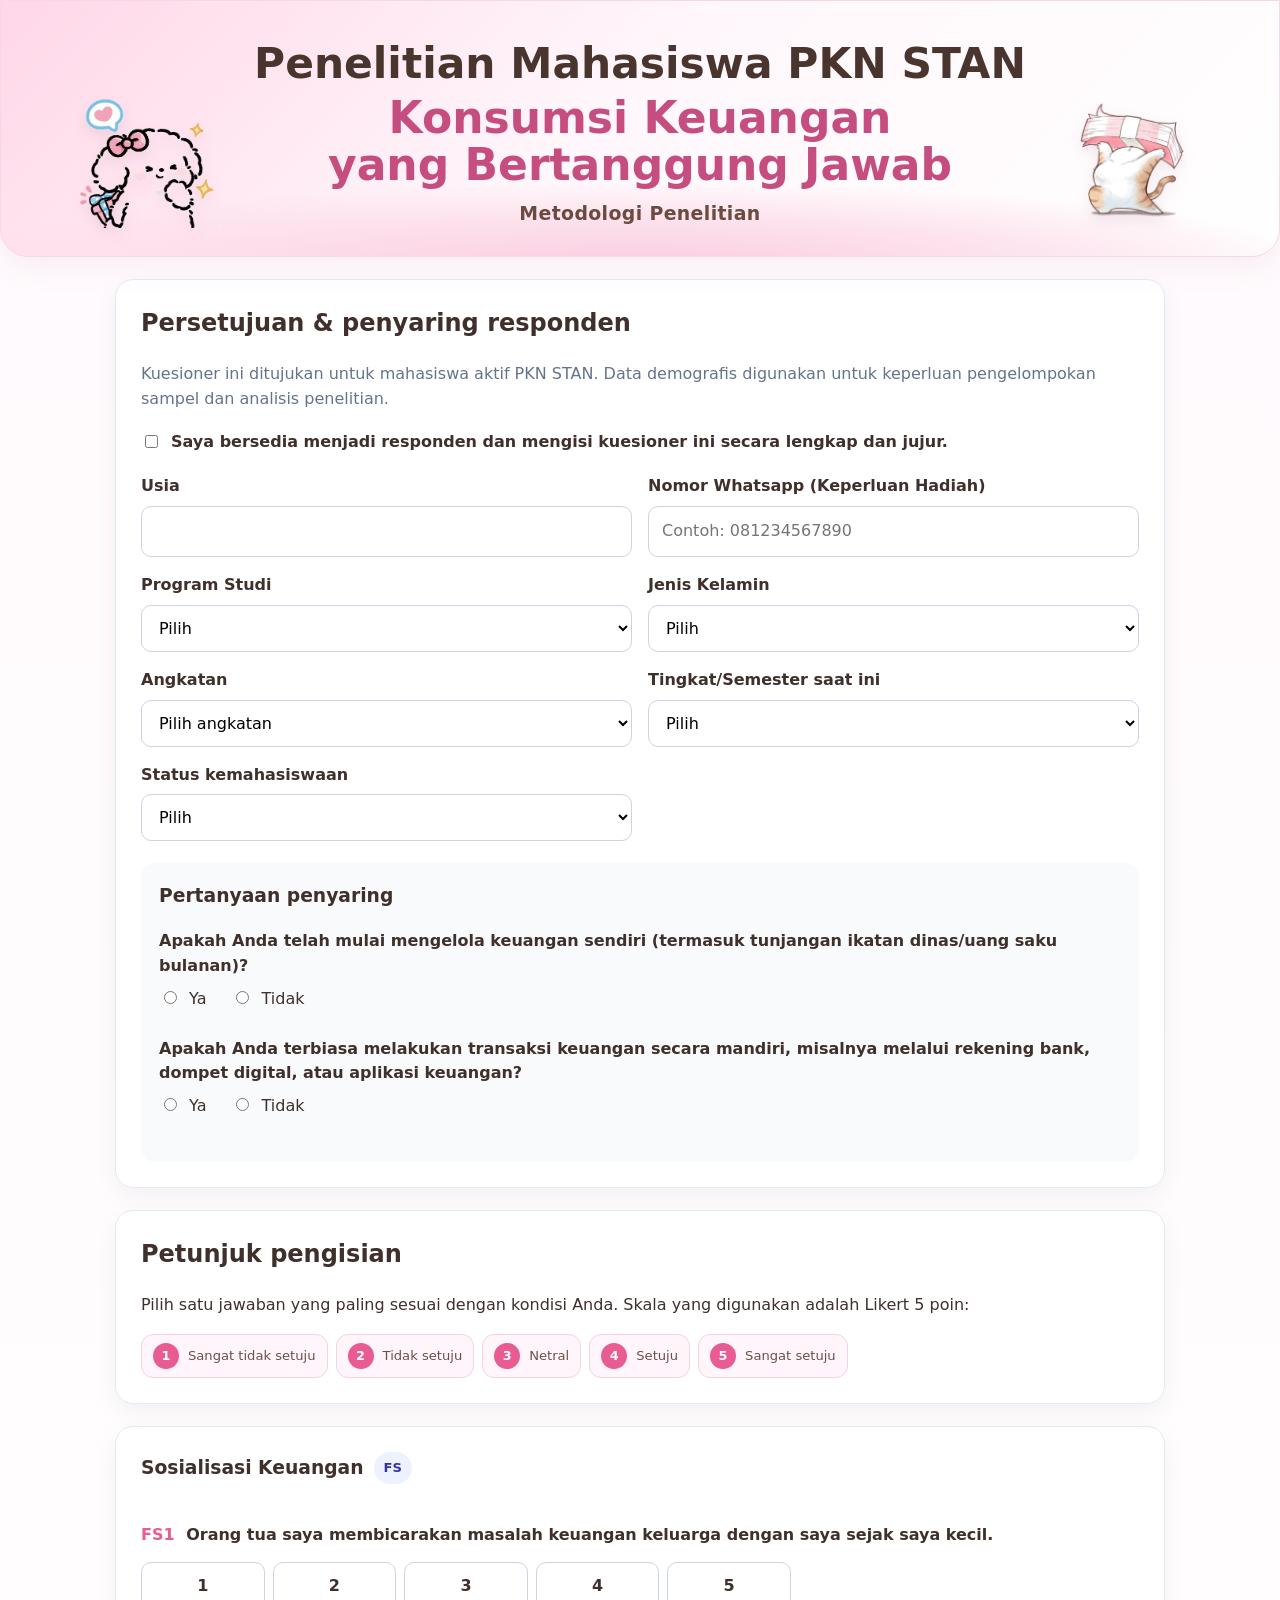
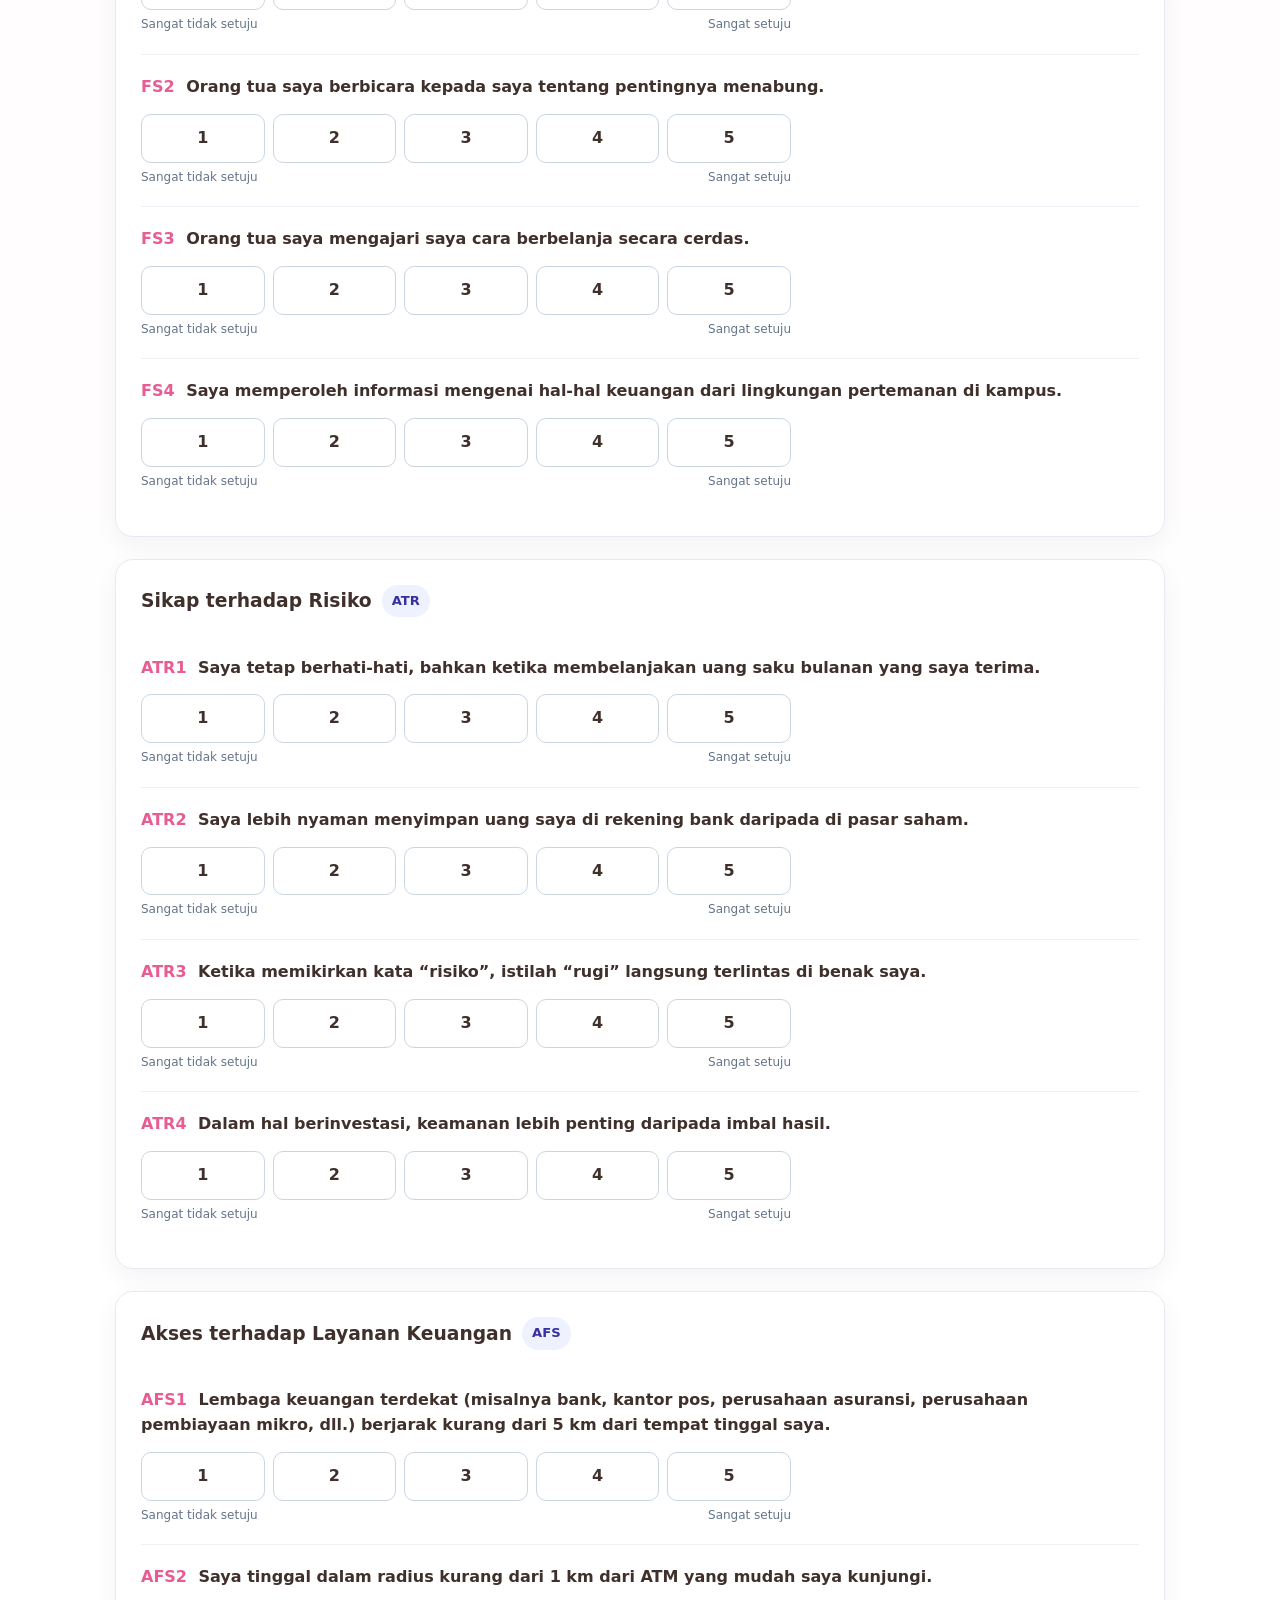
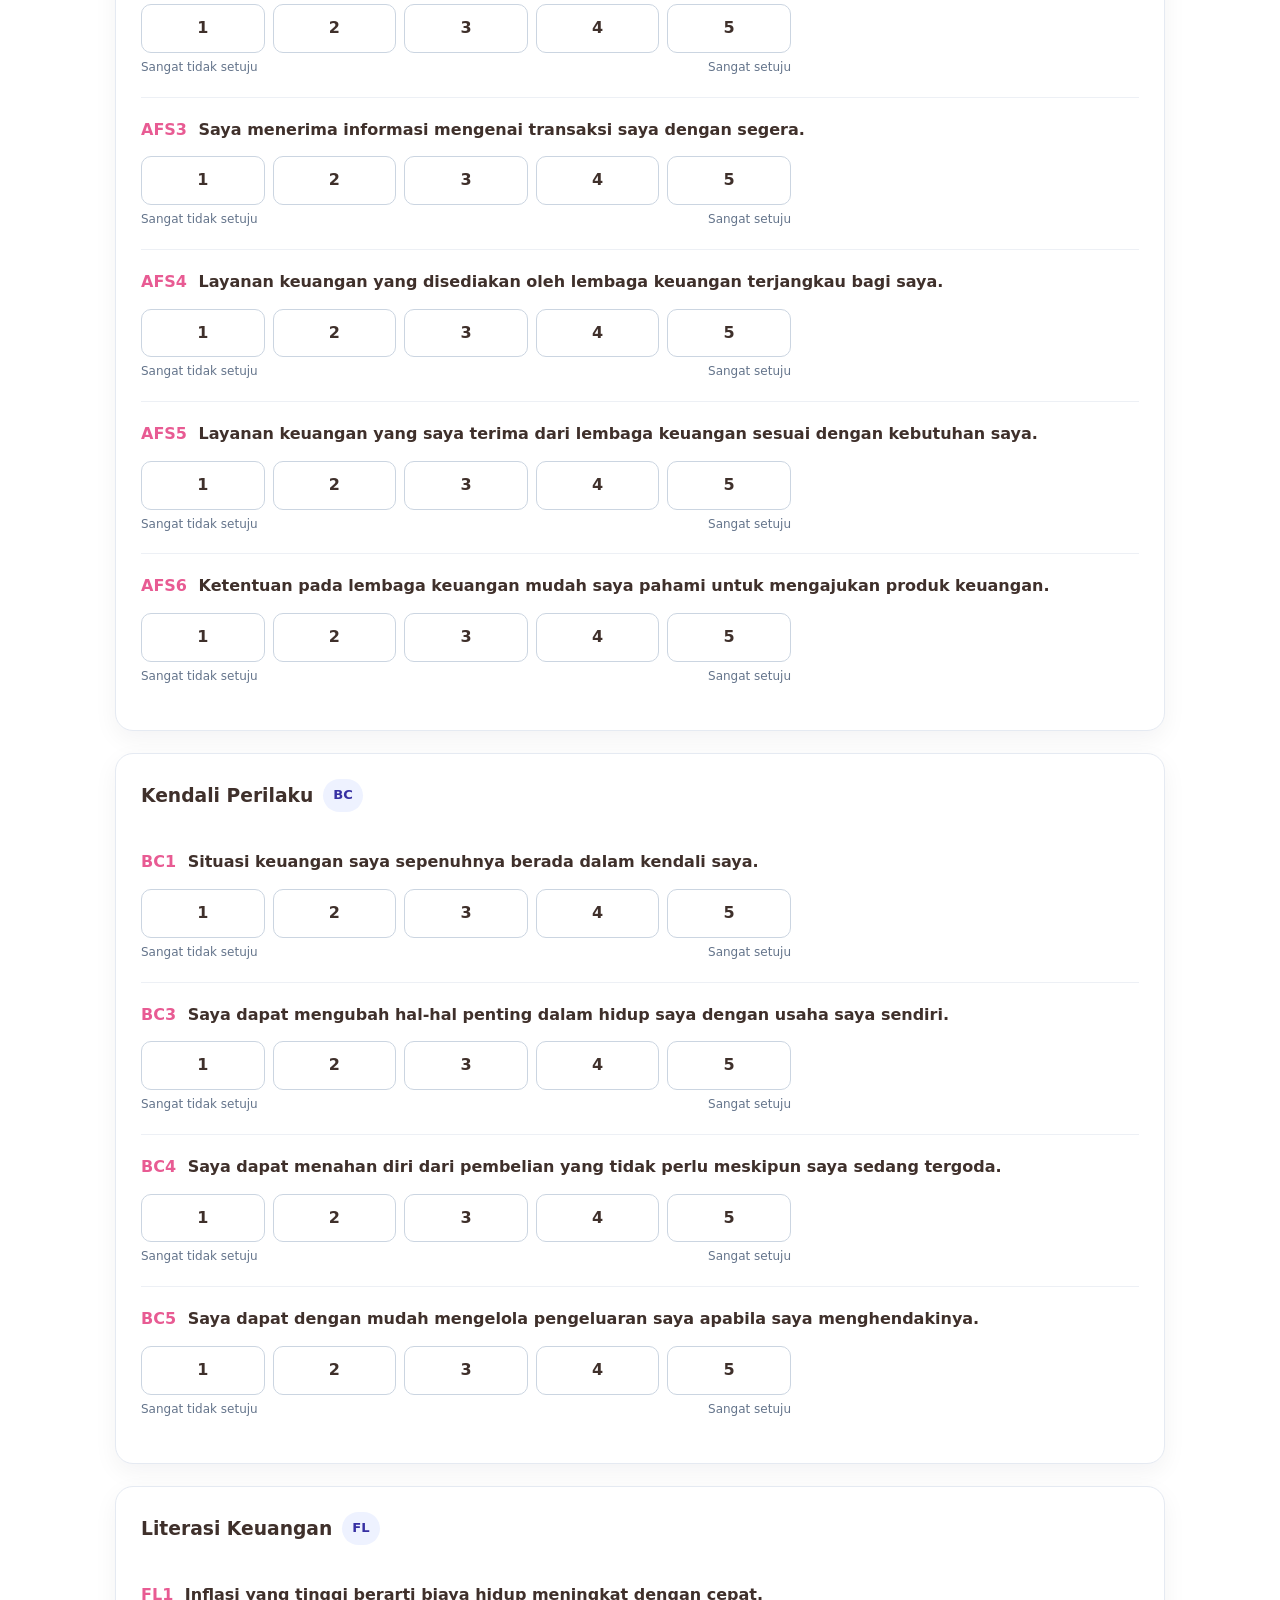
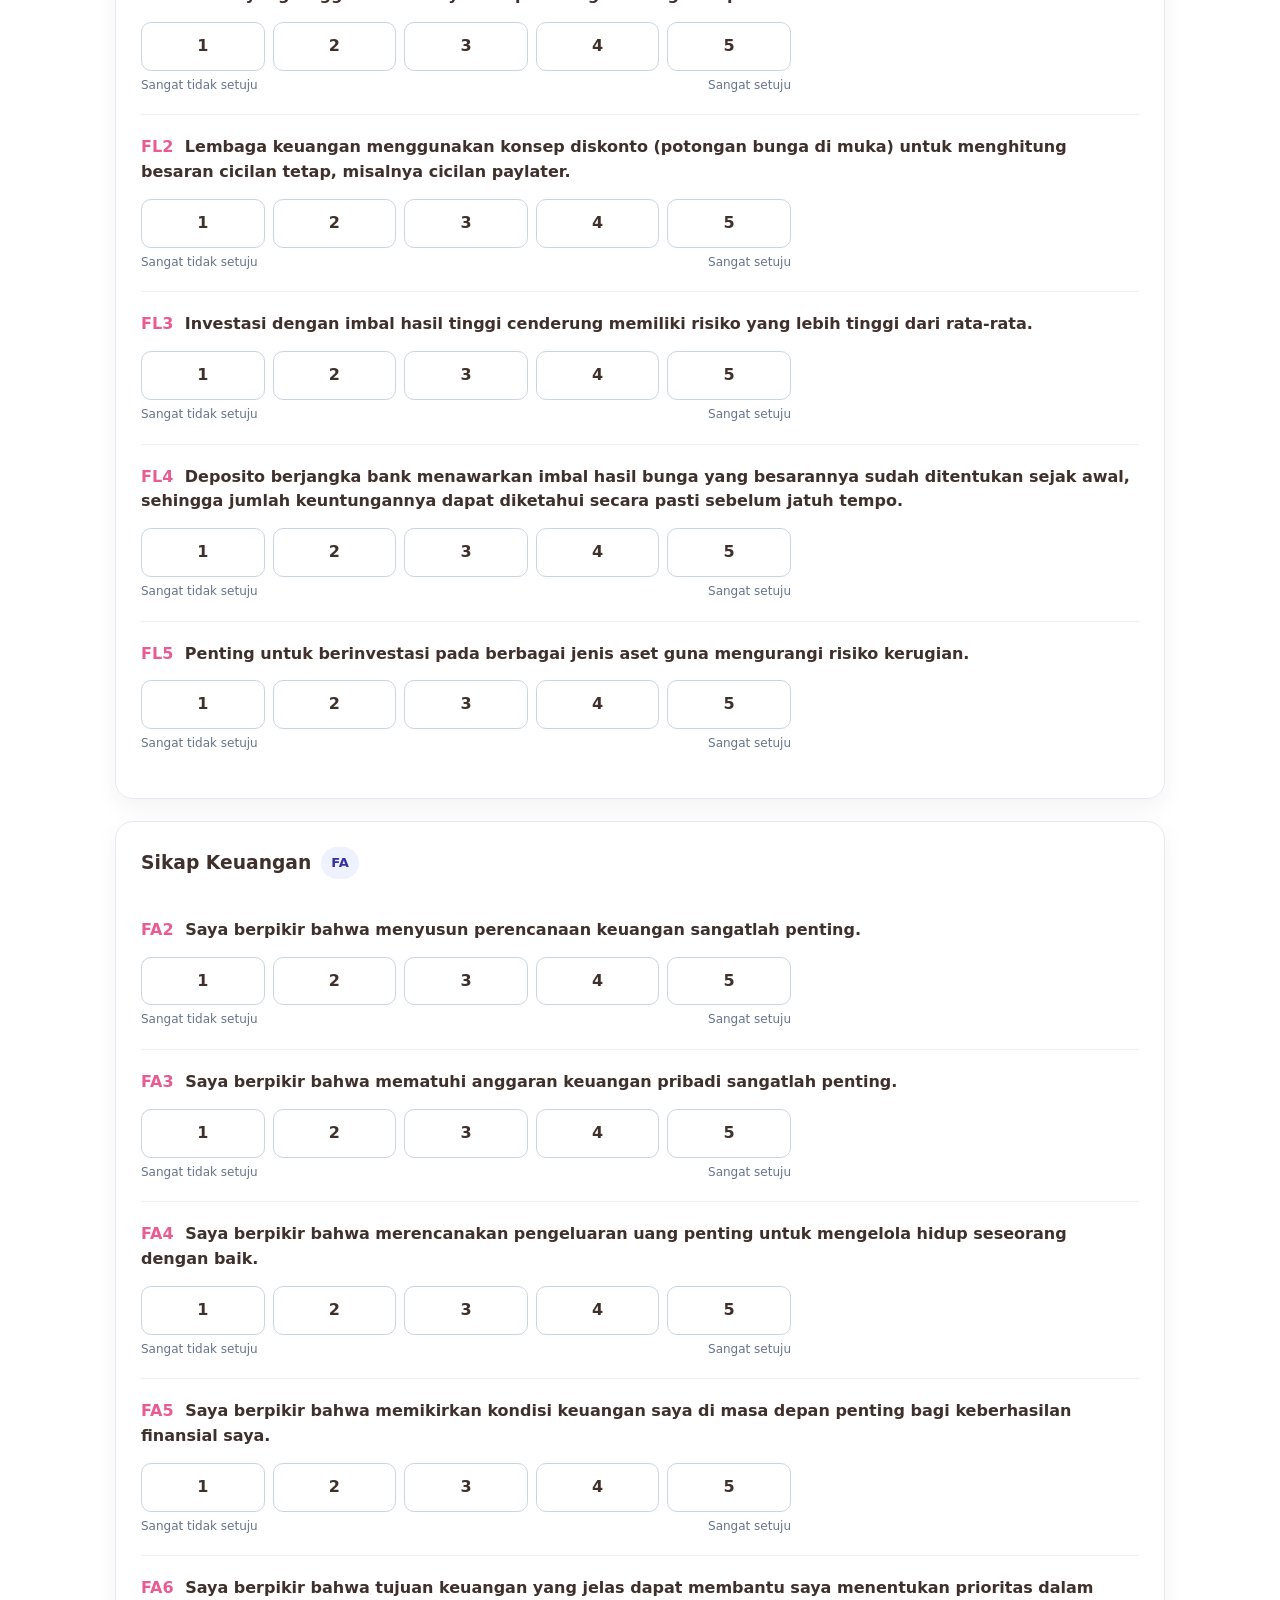
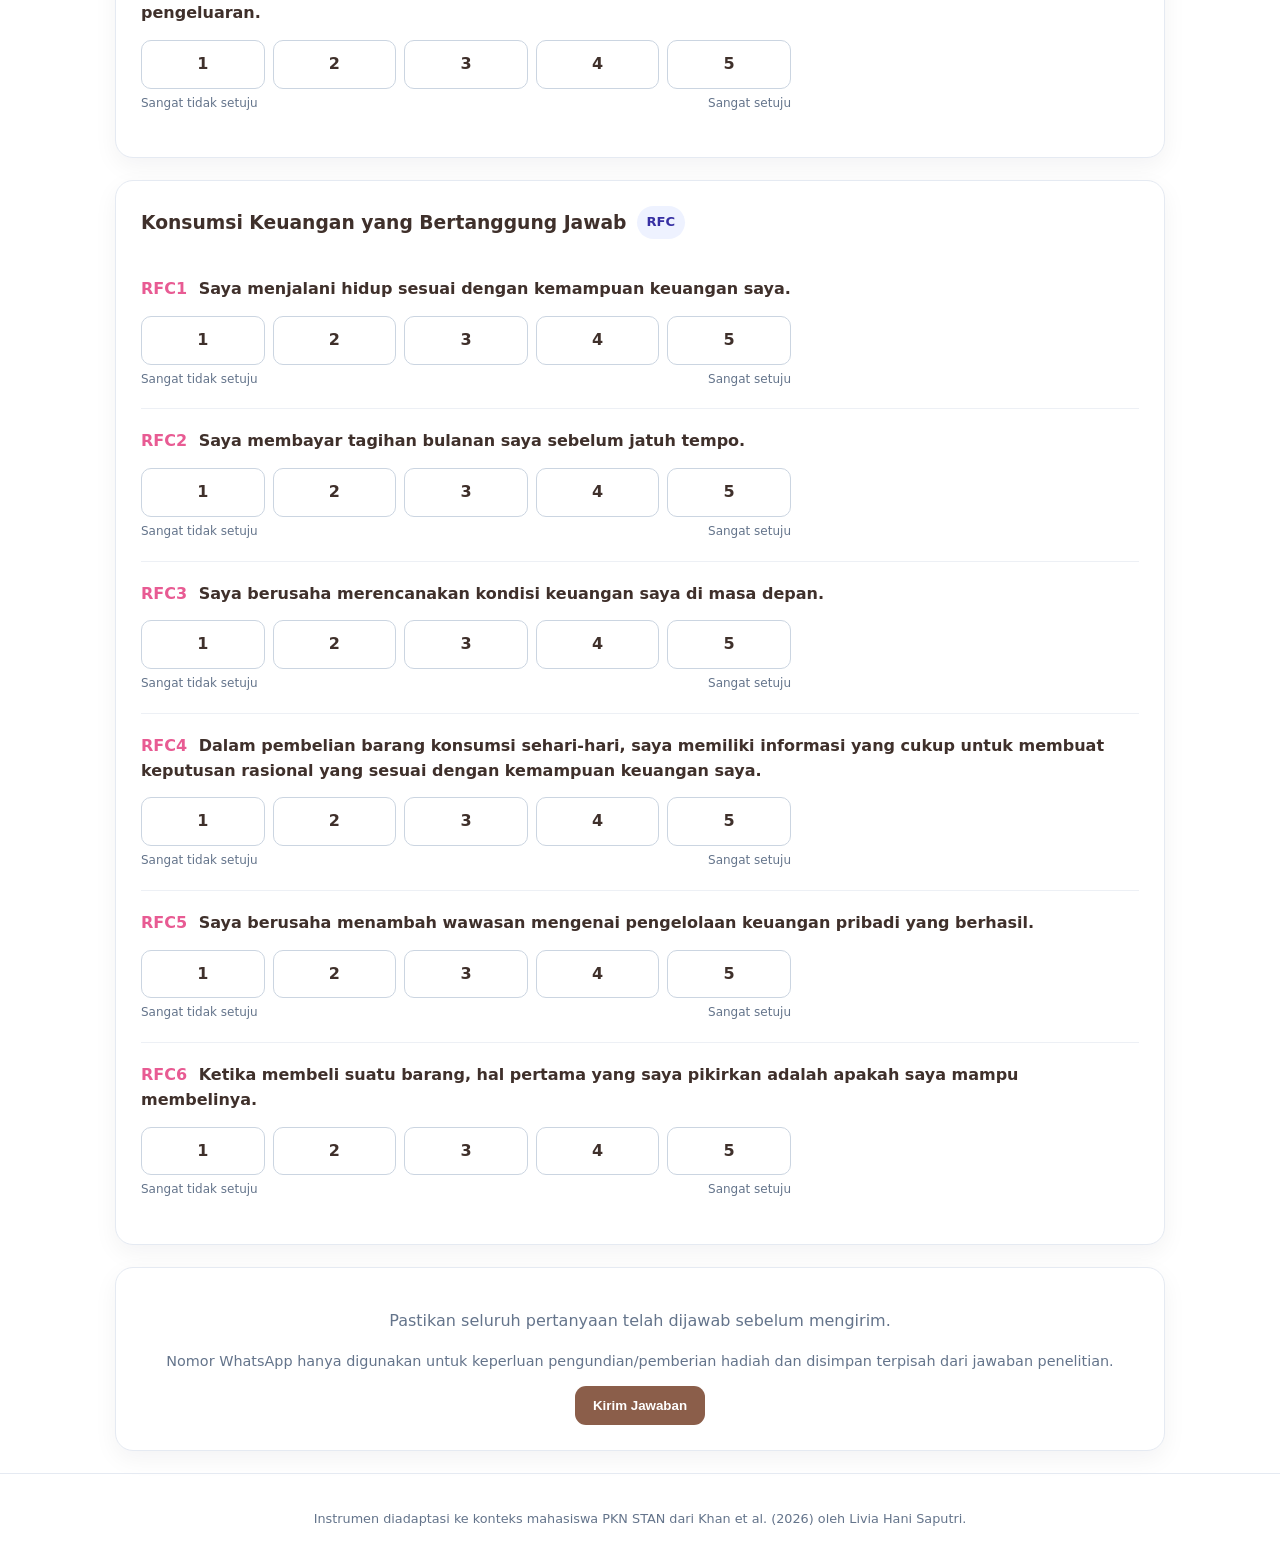
==== commit 9baa1775: "Update index.html" ====
--- a/index.html
+++ b/index.html
@@ -1726,9 +1726,8 @@
 
 <footer>
 
-Instrumen diadaptasi ke konteks mahasiswa PKN STAN dari Khan et al. (2026).
-Nilai validitas/reliabilitas pada sumber acuan bukan hasil pengujian sampel Indonesia.
-
+Instrumen diadaptasi ke konteks mahasiswa PKN STAN dari Khan et al. (2026) oleh
+Livia Hani Saputri.
 </footer>
 
 
--- a/style.css
+++ b/style.css
@@ -55,9 +55,9 @@
   position:relative;
   z-index:2;
   text-align:center;
-  padding-left:80px;
-  padding-right:80px;
-  transform:translateY(0)
+  padding-left:125px;
+  padding-right:125px;
+  transform:translateY(30px)
 }
 
 .eyebrow{
@@ -131,16 +131,16 @@
 .avatar-money{
   left:-38px;
   top:auto;
-  bottom:0;
-  width:180px;
+  bottom:0px;
+  width:145px;
   animation-delay:-1.5s
 }
 
 .avatar-bow{
   right:-38px;
   top:auto;
-  bottom:0;
-  width:170px;
+  bottom:0px;
+  width:145px;
   animation-delay:-2.4s
 }
 
@@ -715,8 +715,8 @@
   .avatar-money{
     left:-32px;
     top:auto;
-    bottom:-15px;
-    width:130px;
+    bottom:-35px !important;
+    width:110px;
     z-index:1;
     animation-delay:-1.5s
   }
@@ -724,8 +724,8 @@
   .avatar-bow{
     right:-32px;
     top:auto;
-    bottom:-15px;
-    width:125px;
+    bottom:-35px !important;
+    width:110px;
     z-index:1;
     animation-delay:-2.4s
   }
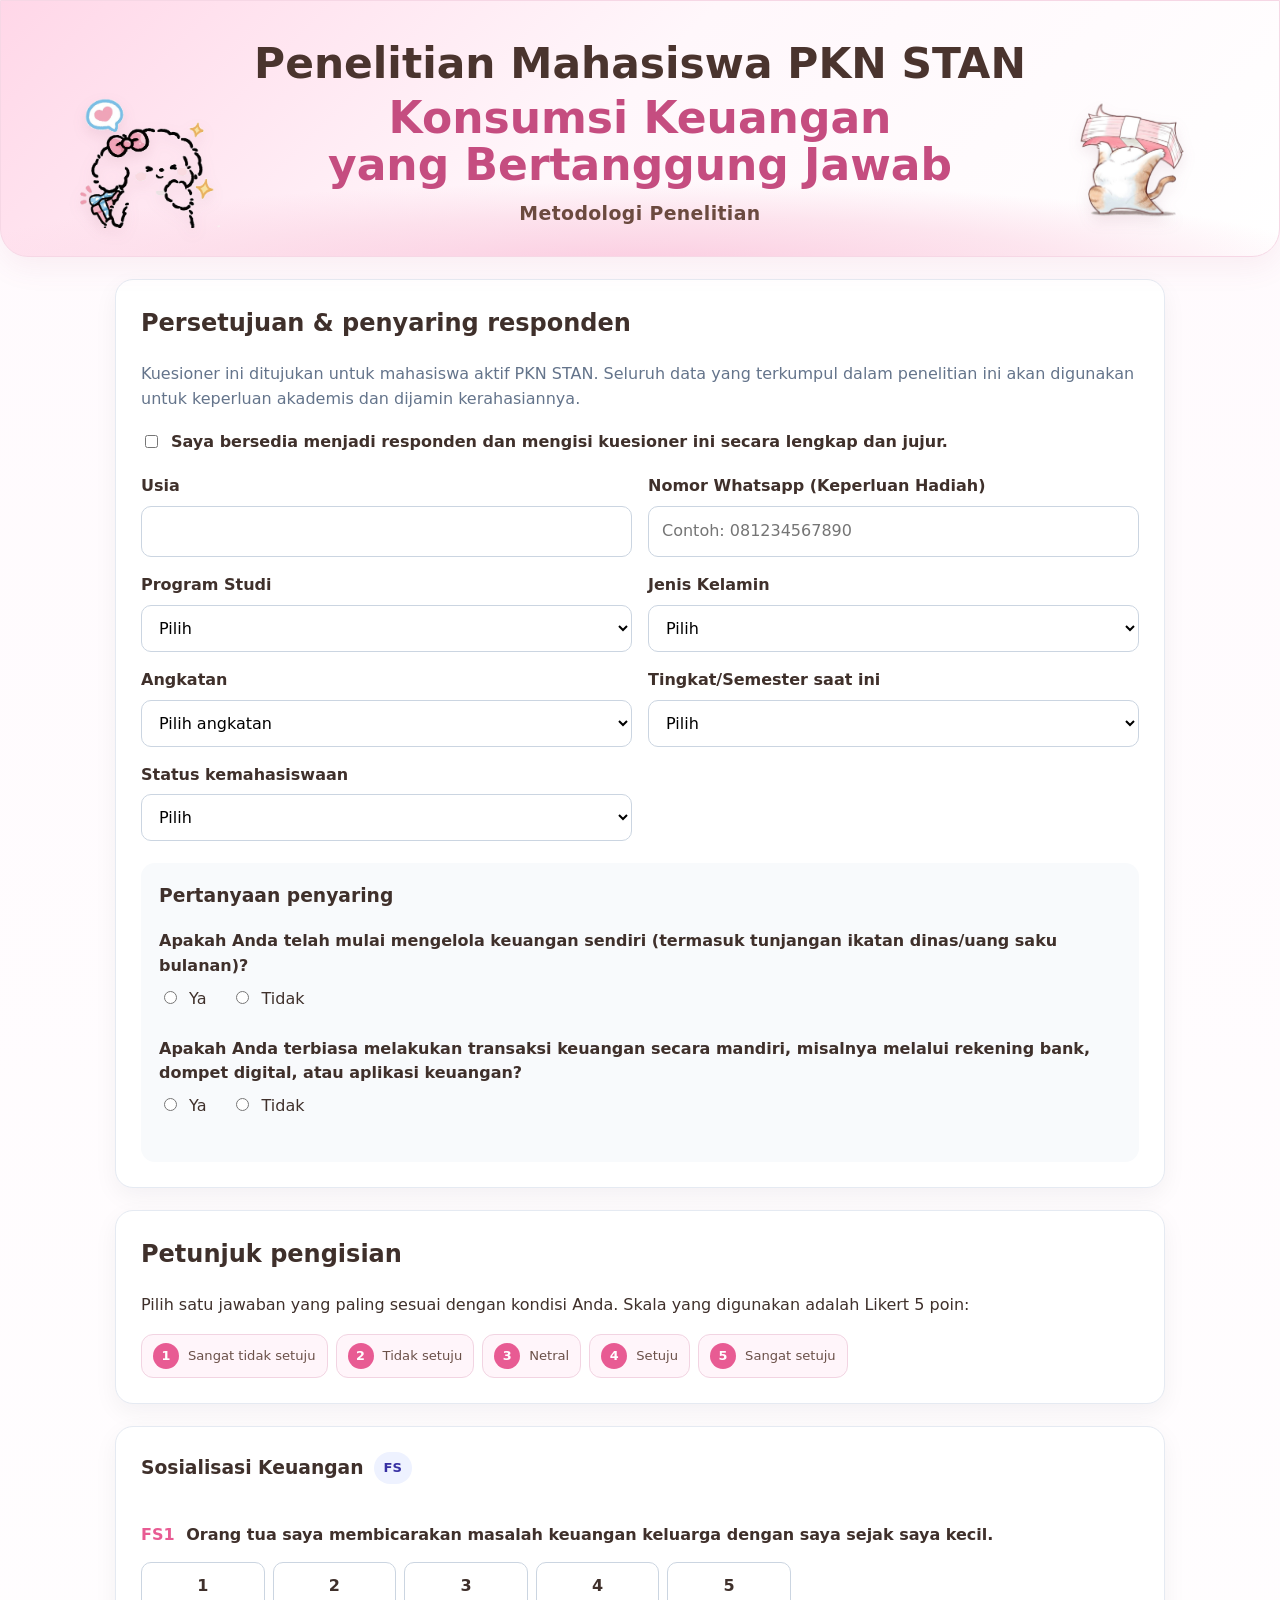
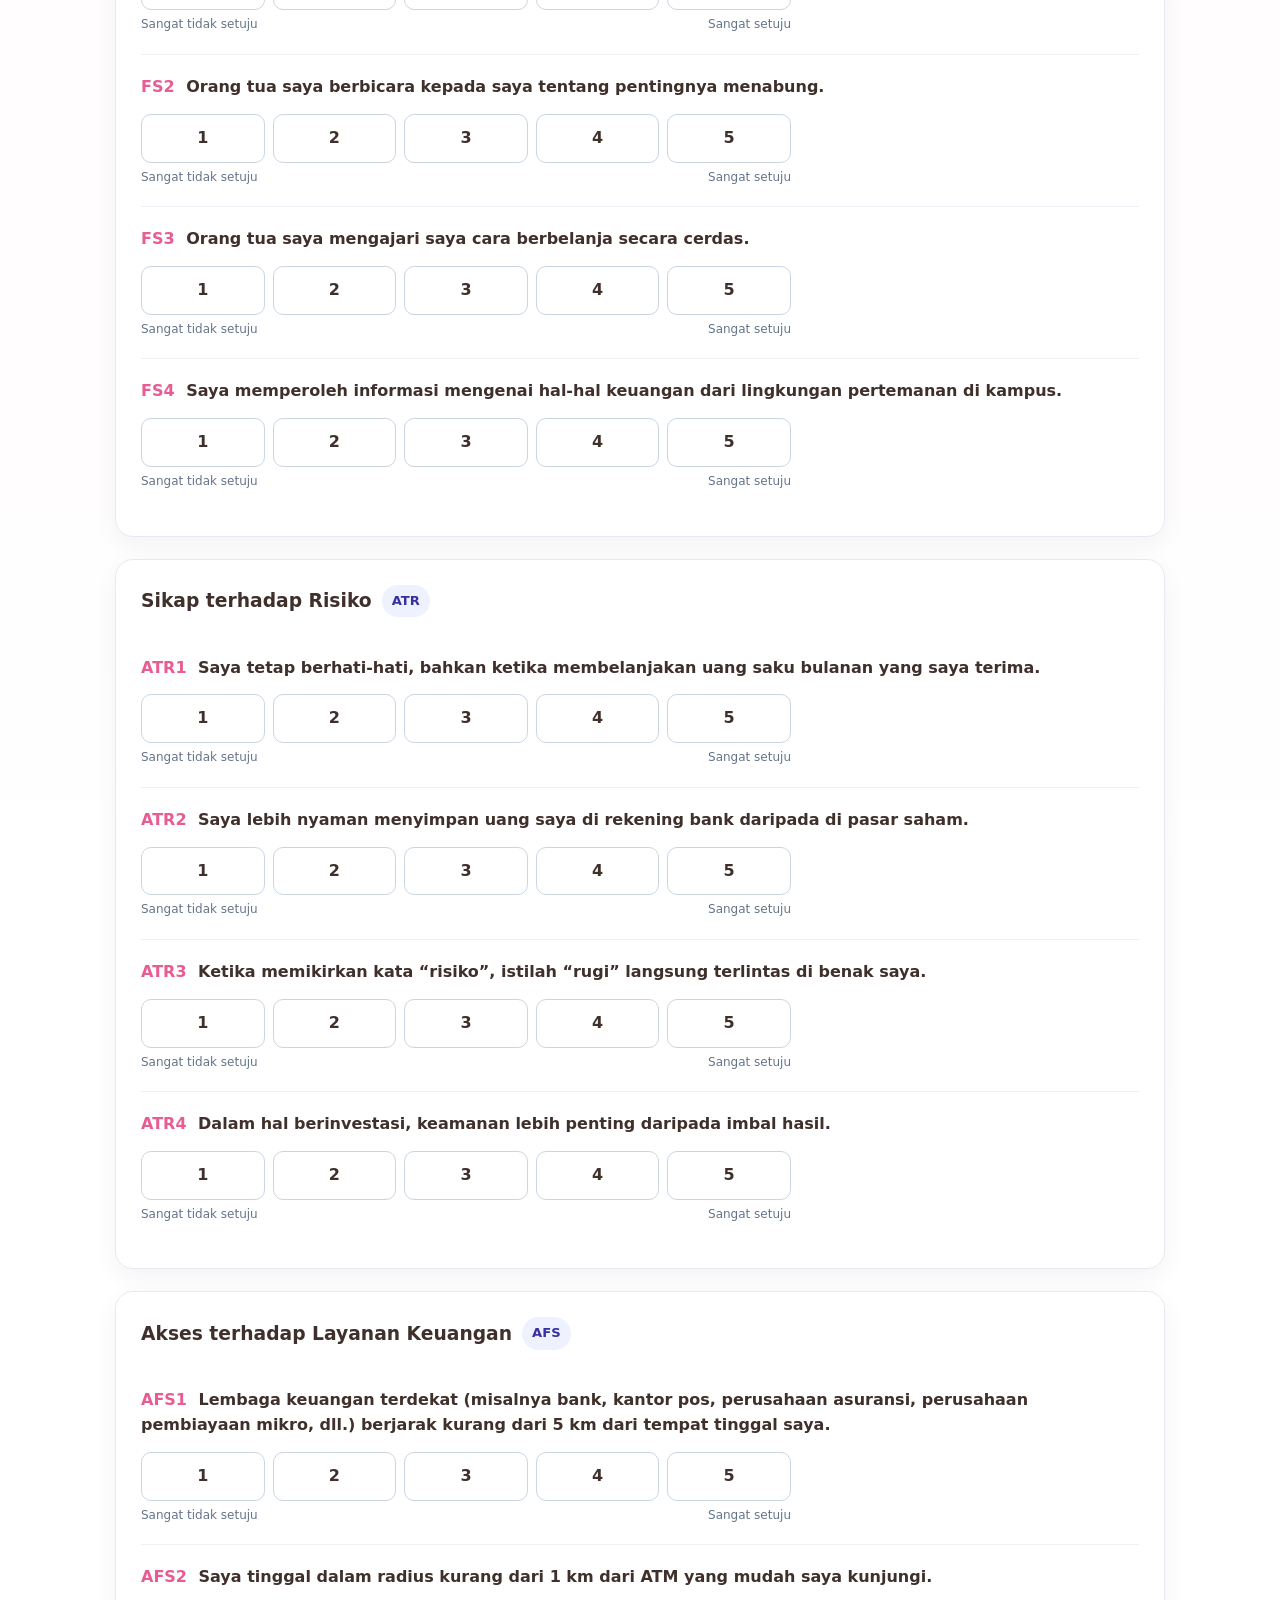
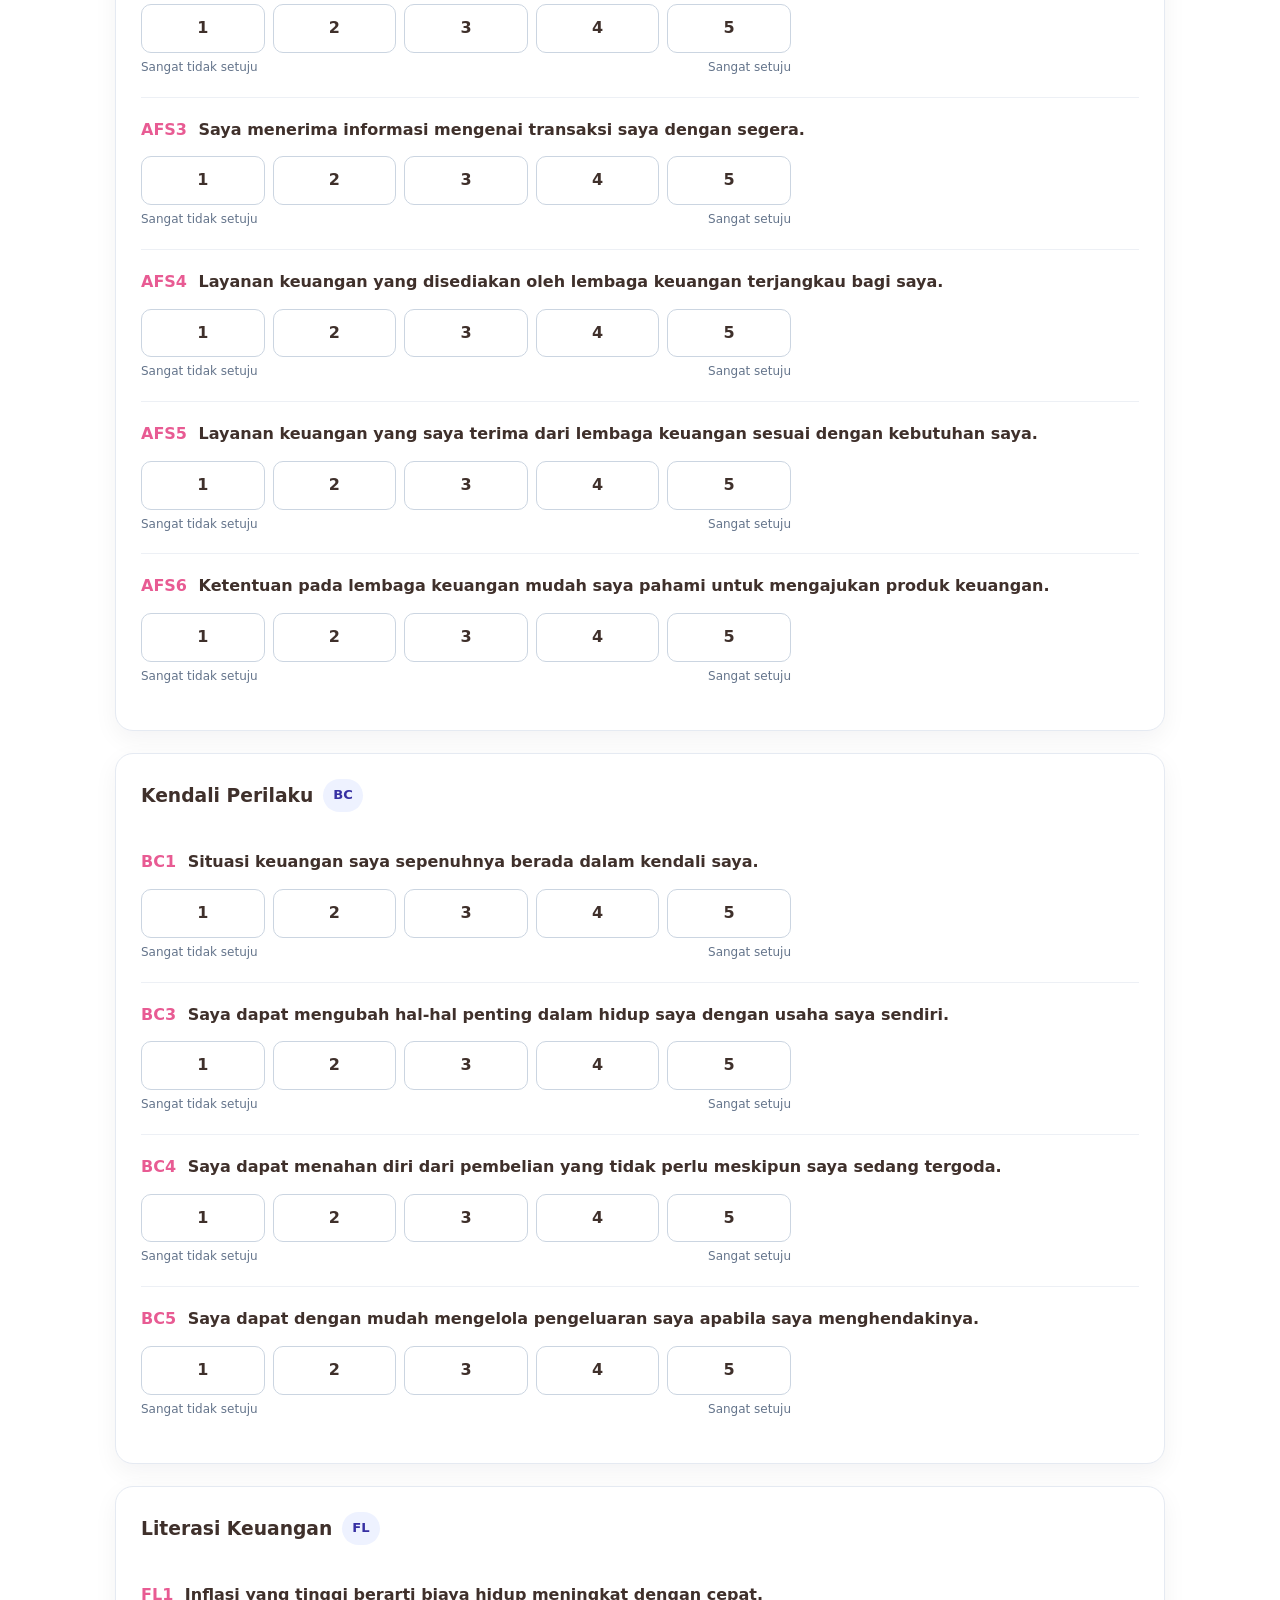
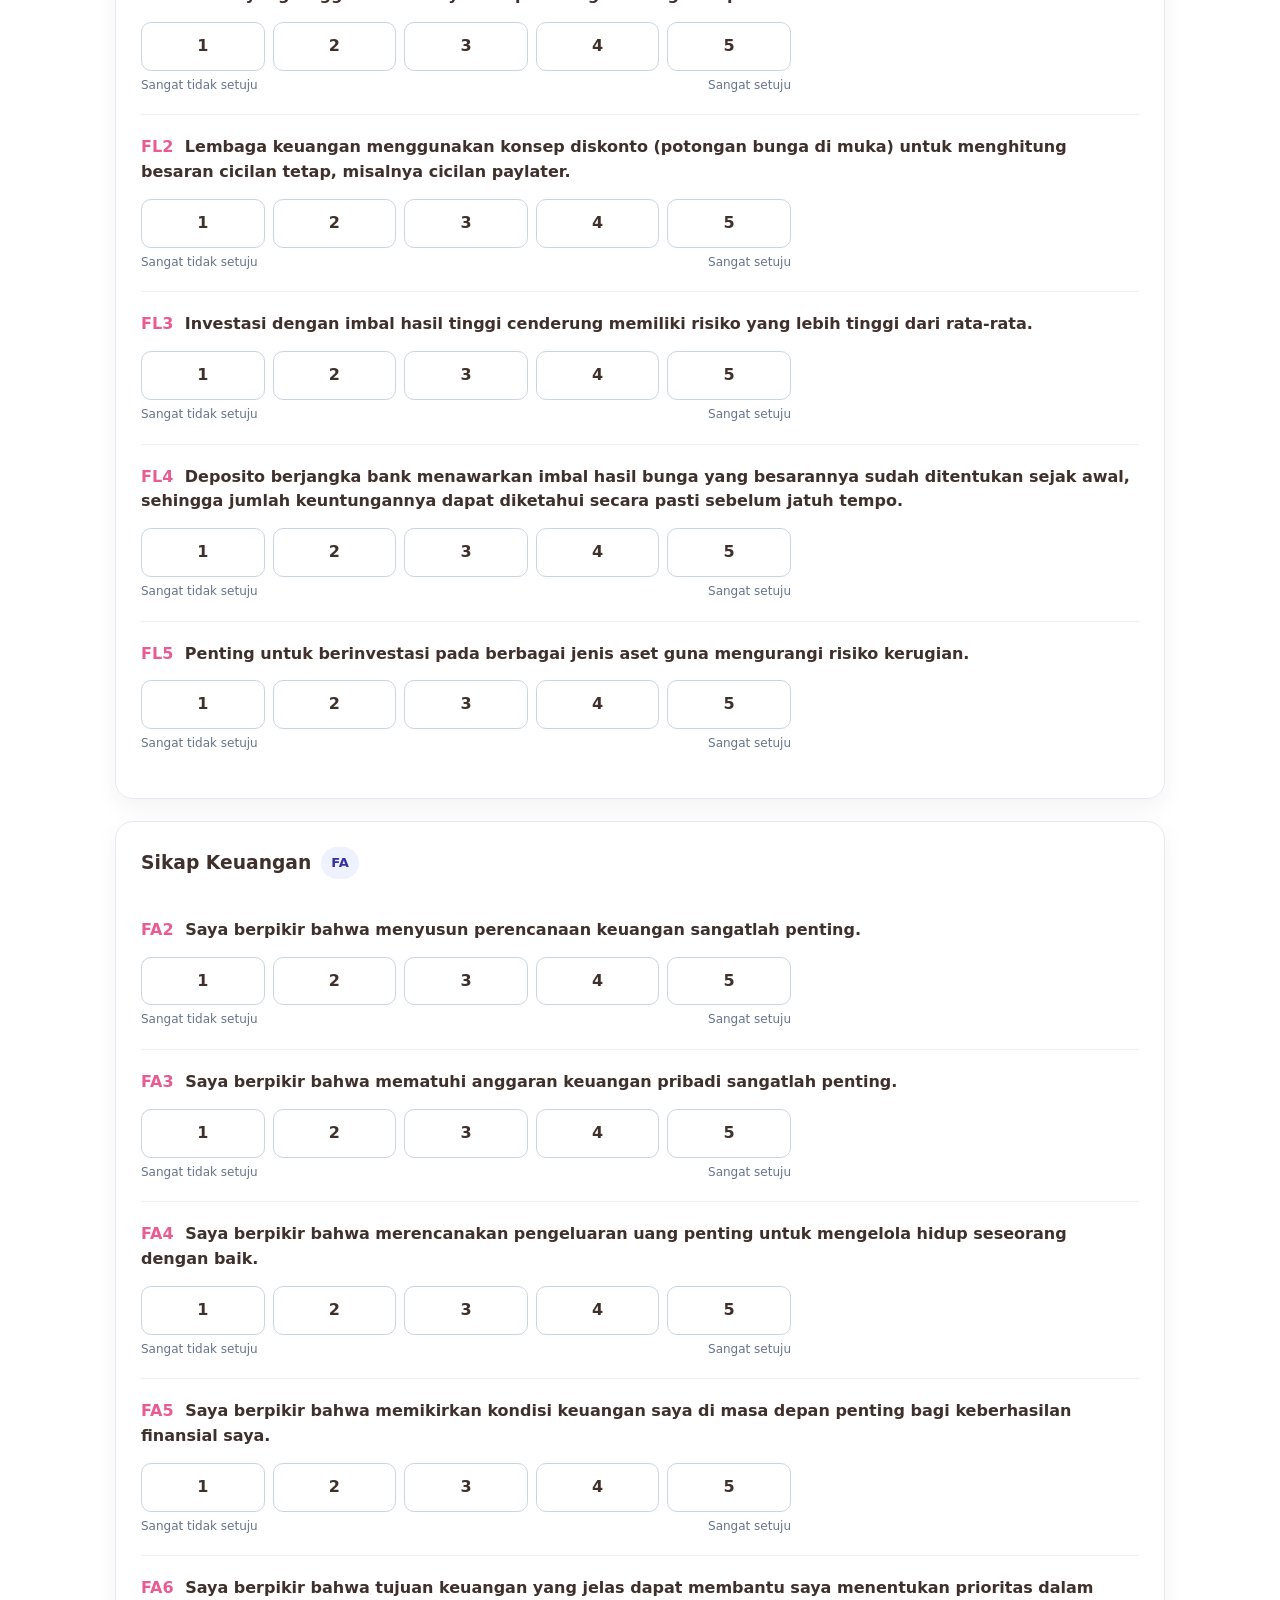
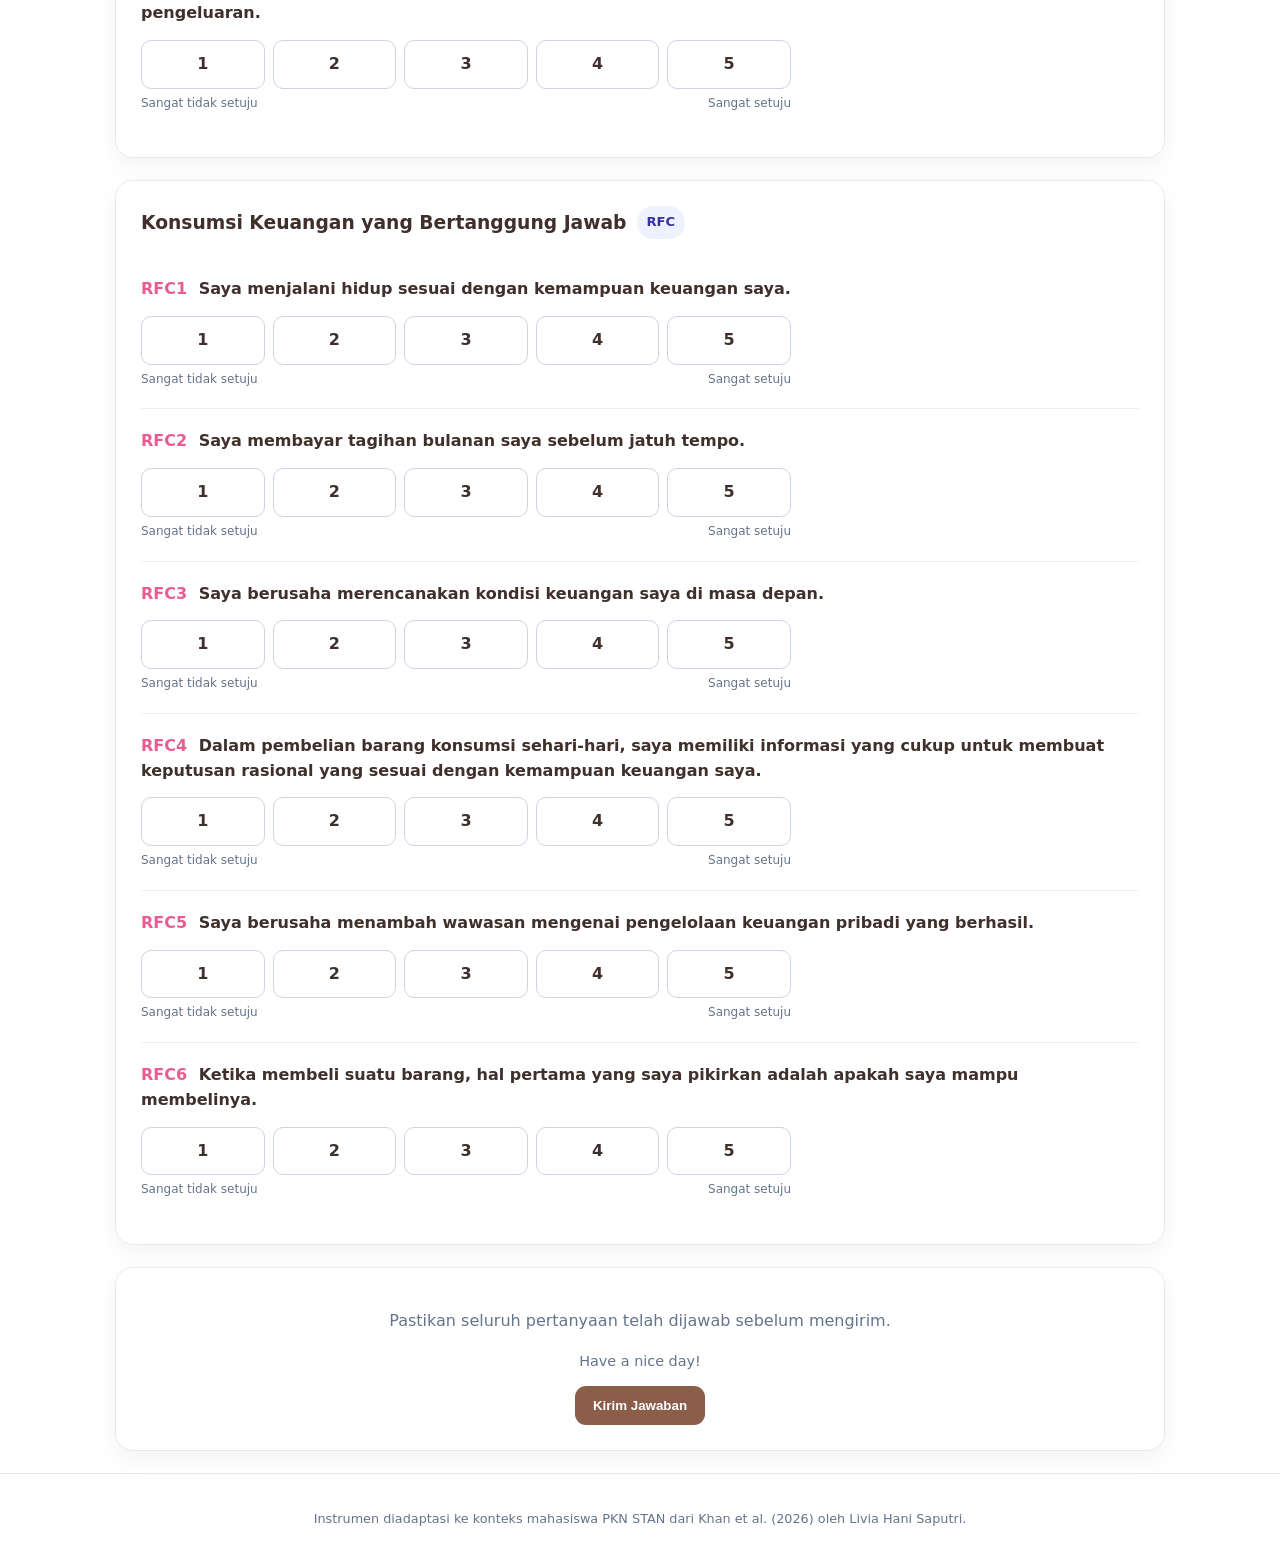
==== commit 651dbfef: "Update index.html" ====
--- a/index.html
+++ b/index.html
@@ -71,8 +71,7 @@
 
   <p class="muted">
     Kuesioner ini ditujukan untuk mahasiswa aktif PKN STAN.
-    Data demografis digunakan untuk keperluan pengelompokan sampel
-    dan analisis penelitian.
+    Seluruh data yang terkumpul dalam penelitian ini akan digunakan untuk keperluan akademis dan dijamin kerahasiannya.
   </p>
 
 
@@ -1697,8 +1696,7 @@
 
 <p class="muted prize-disclaimer">
 
-  Nomor WhatsApp hanya digunakan untuk keperluan pengundian/pemberian hadiah
-  dan disimpan terpisah dari jawaban penelitian.
+  Have a nice day!
 
 </p>
 
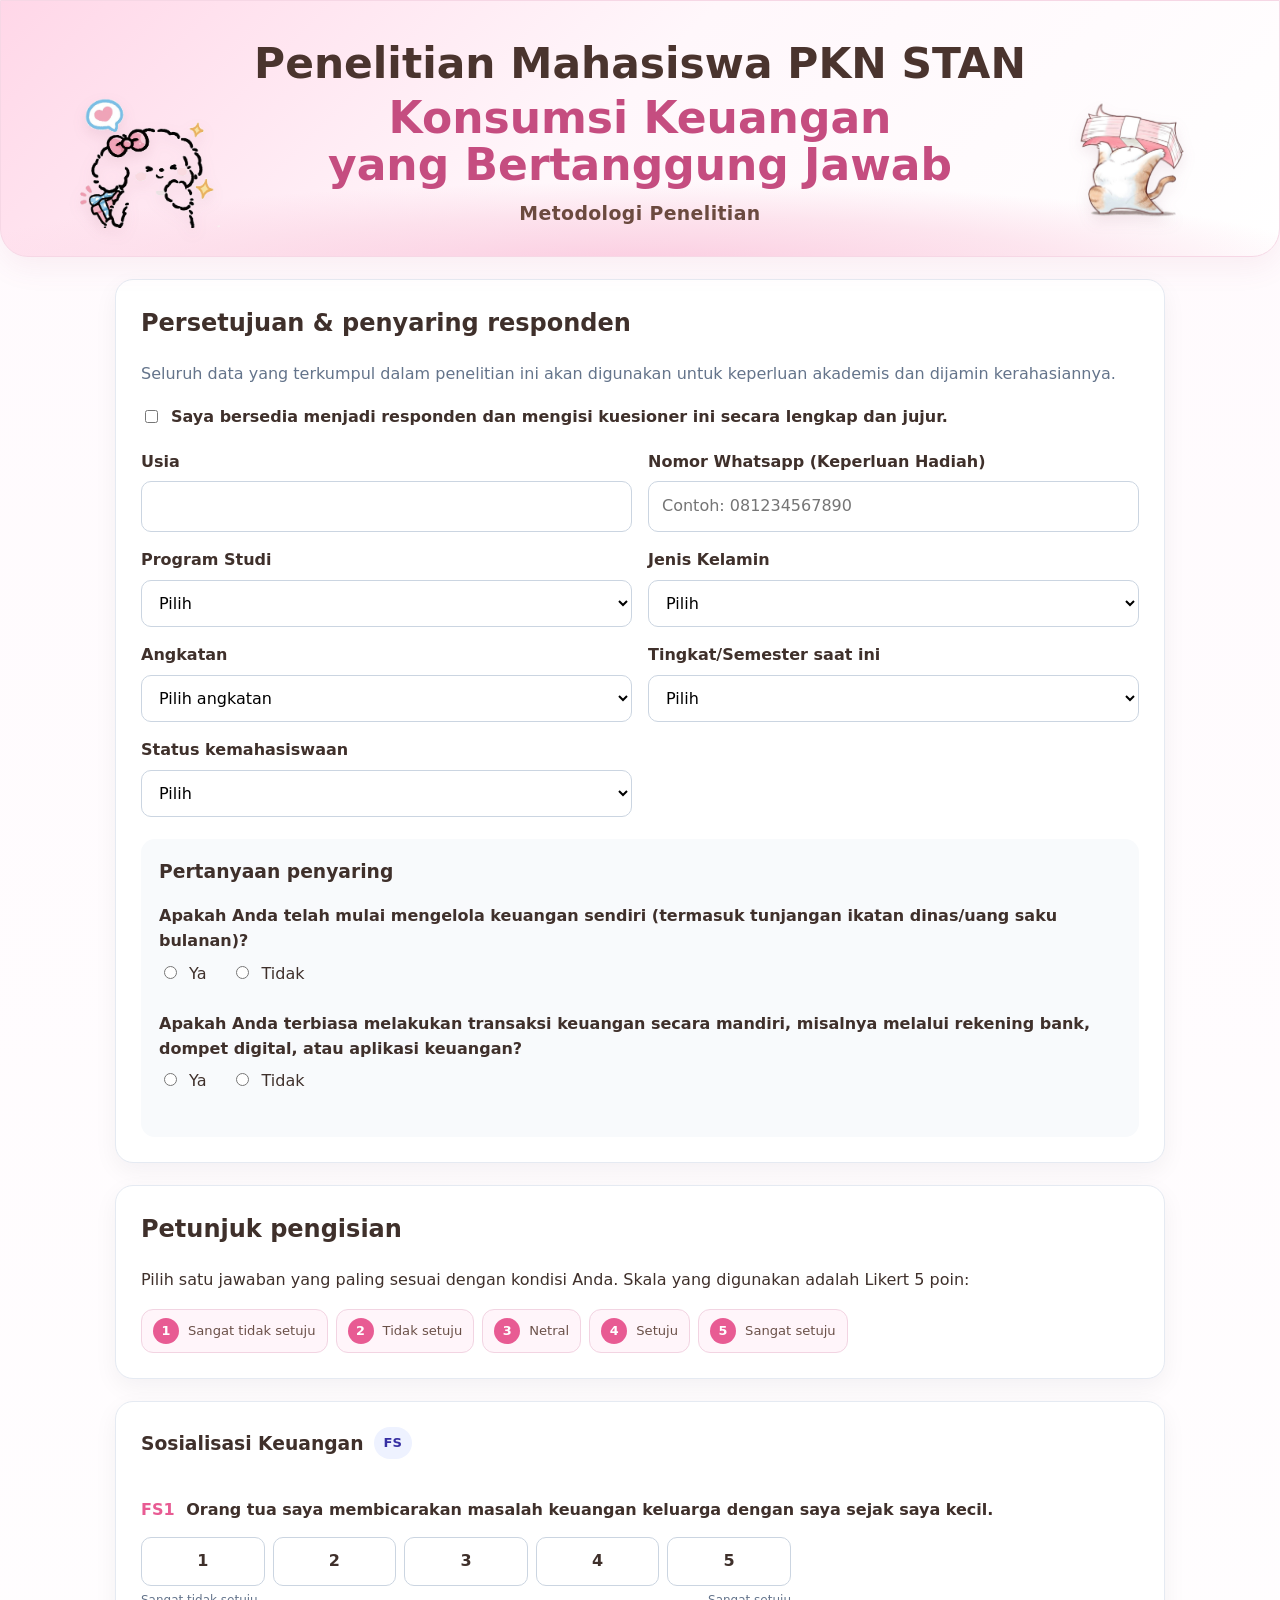
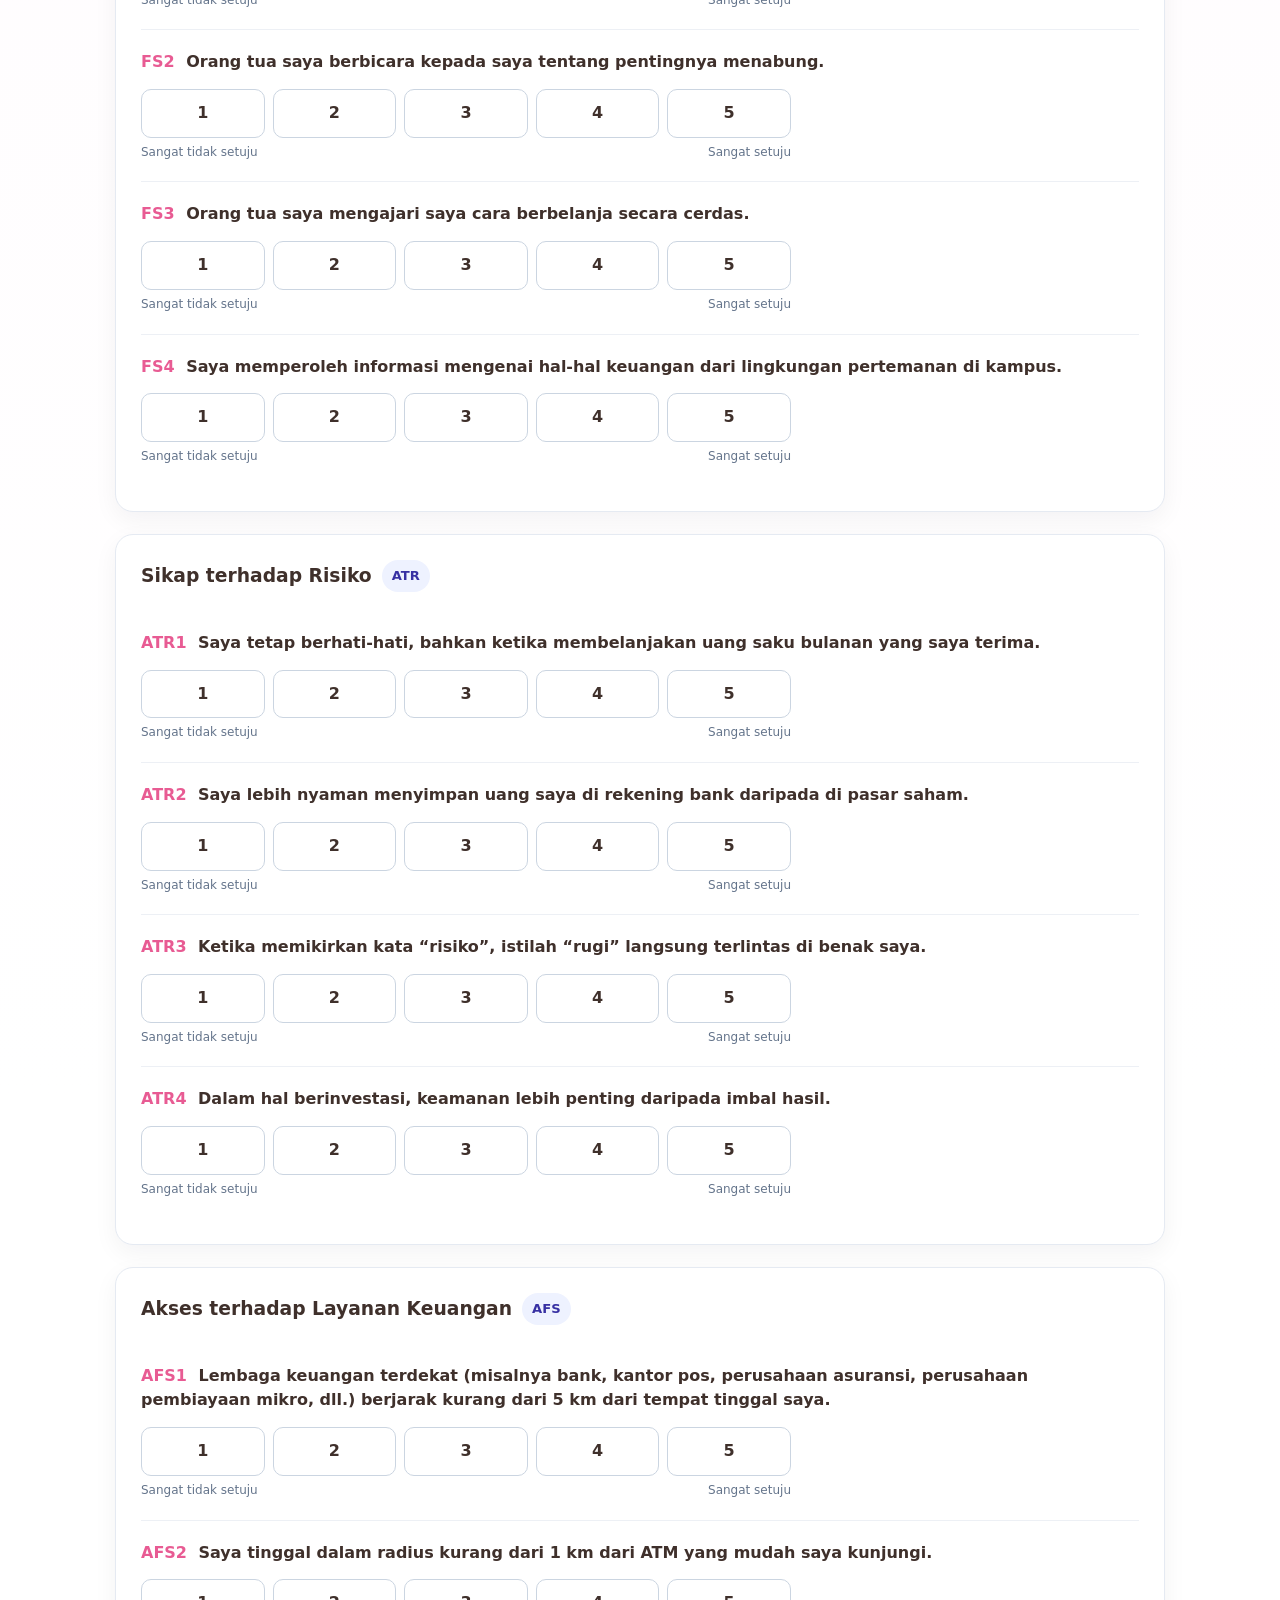
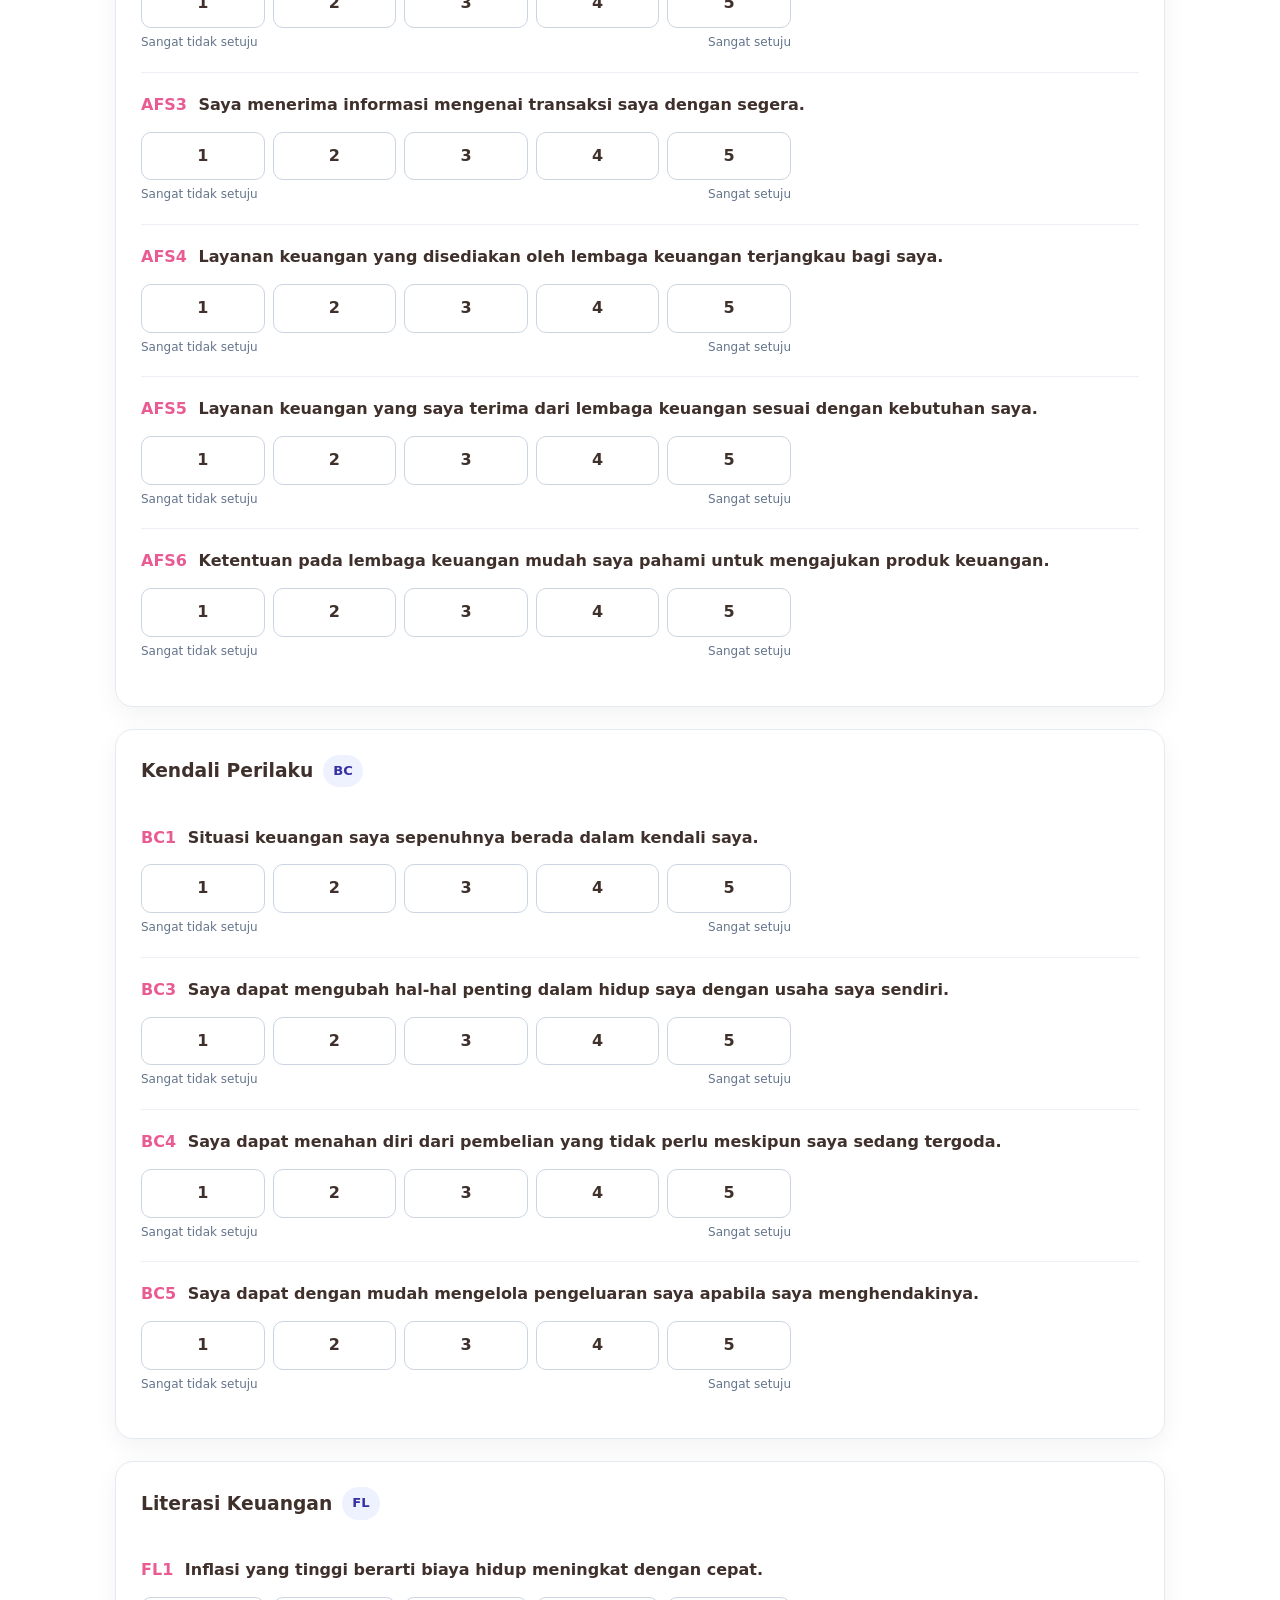
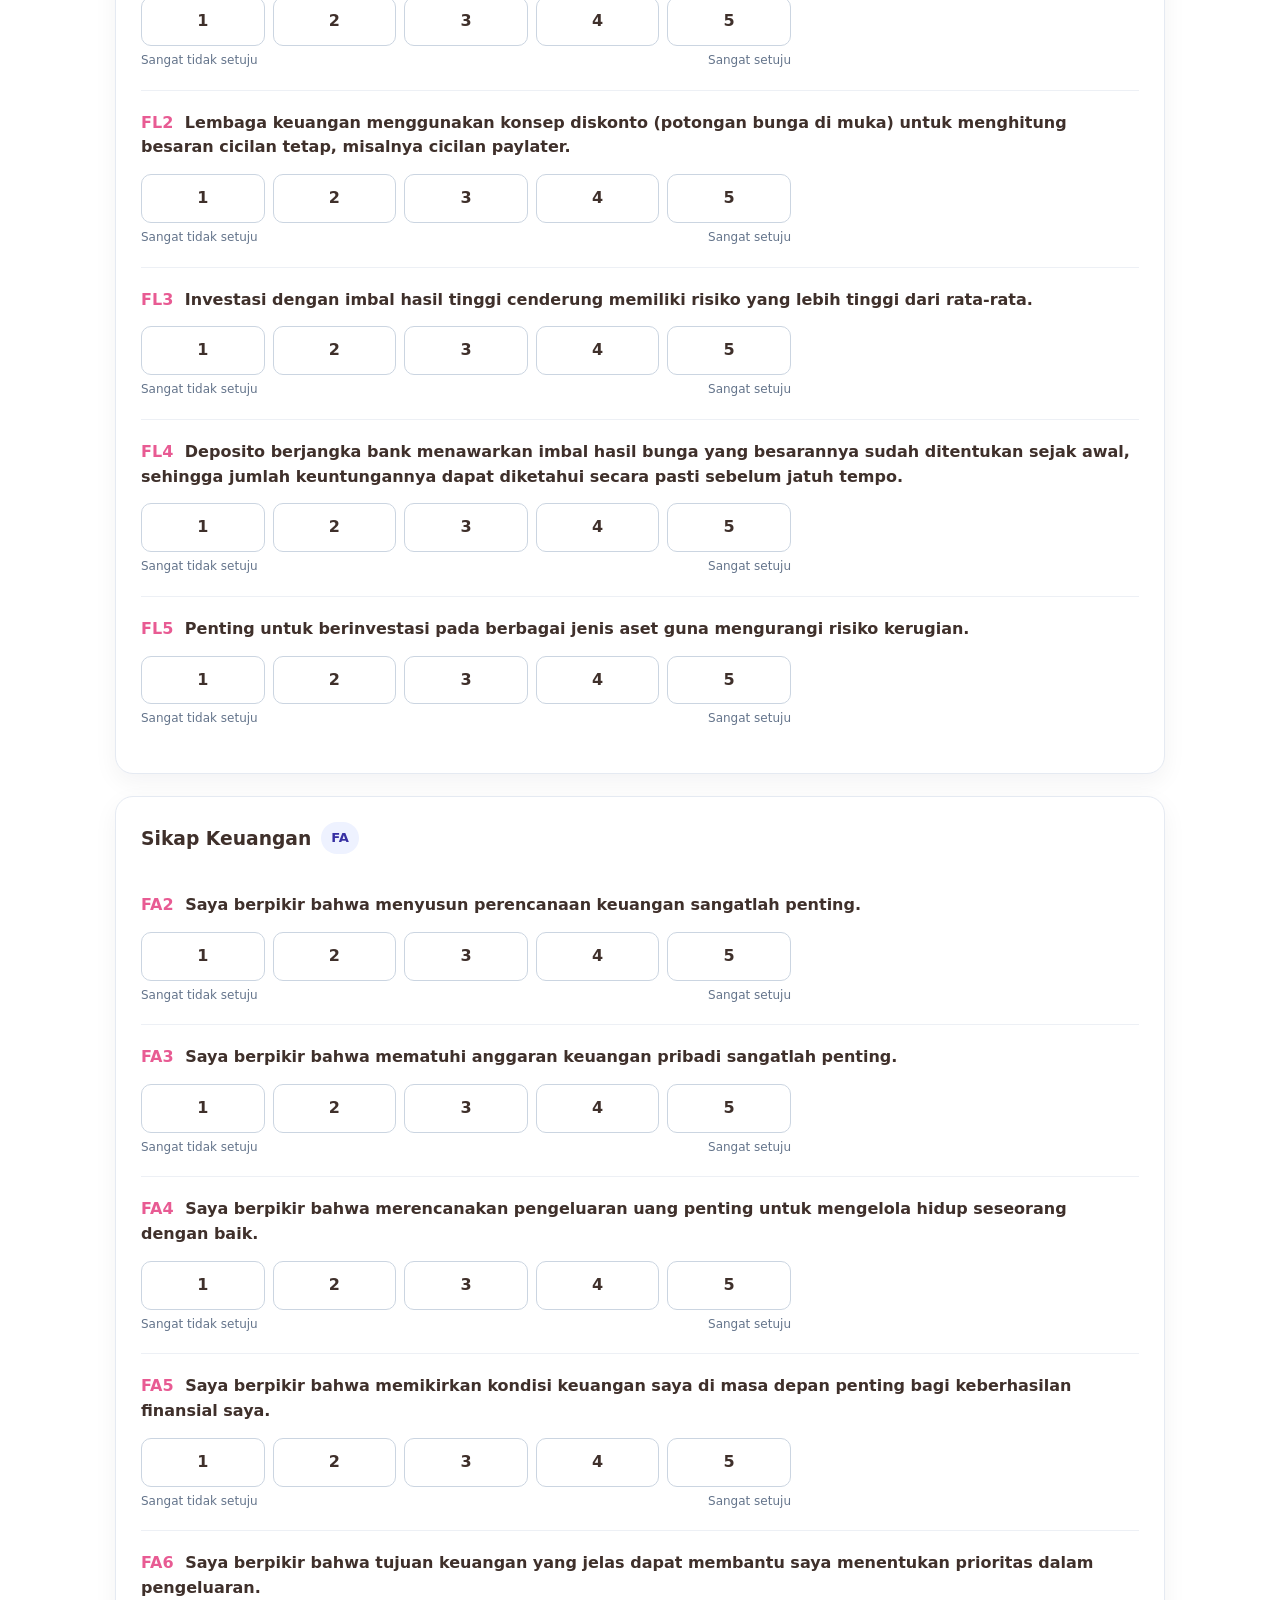
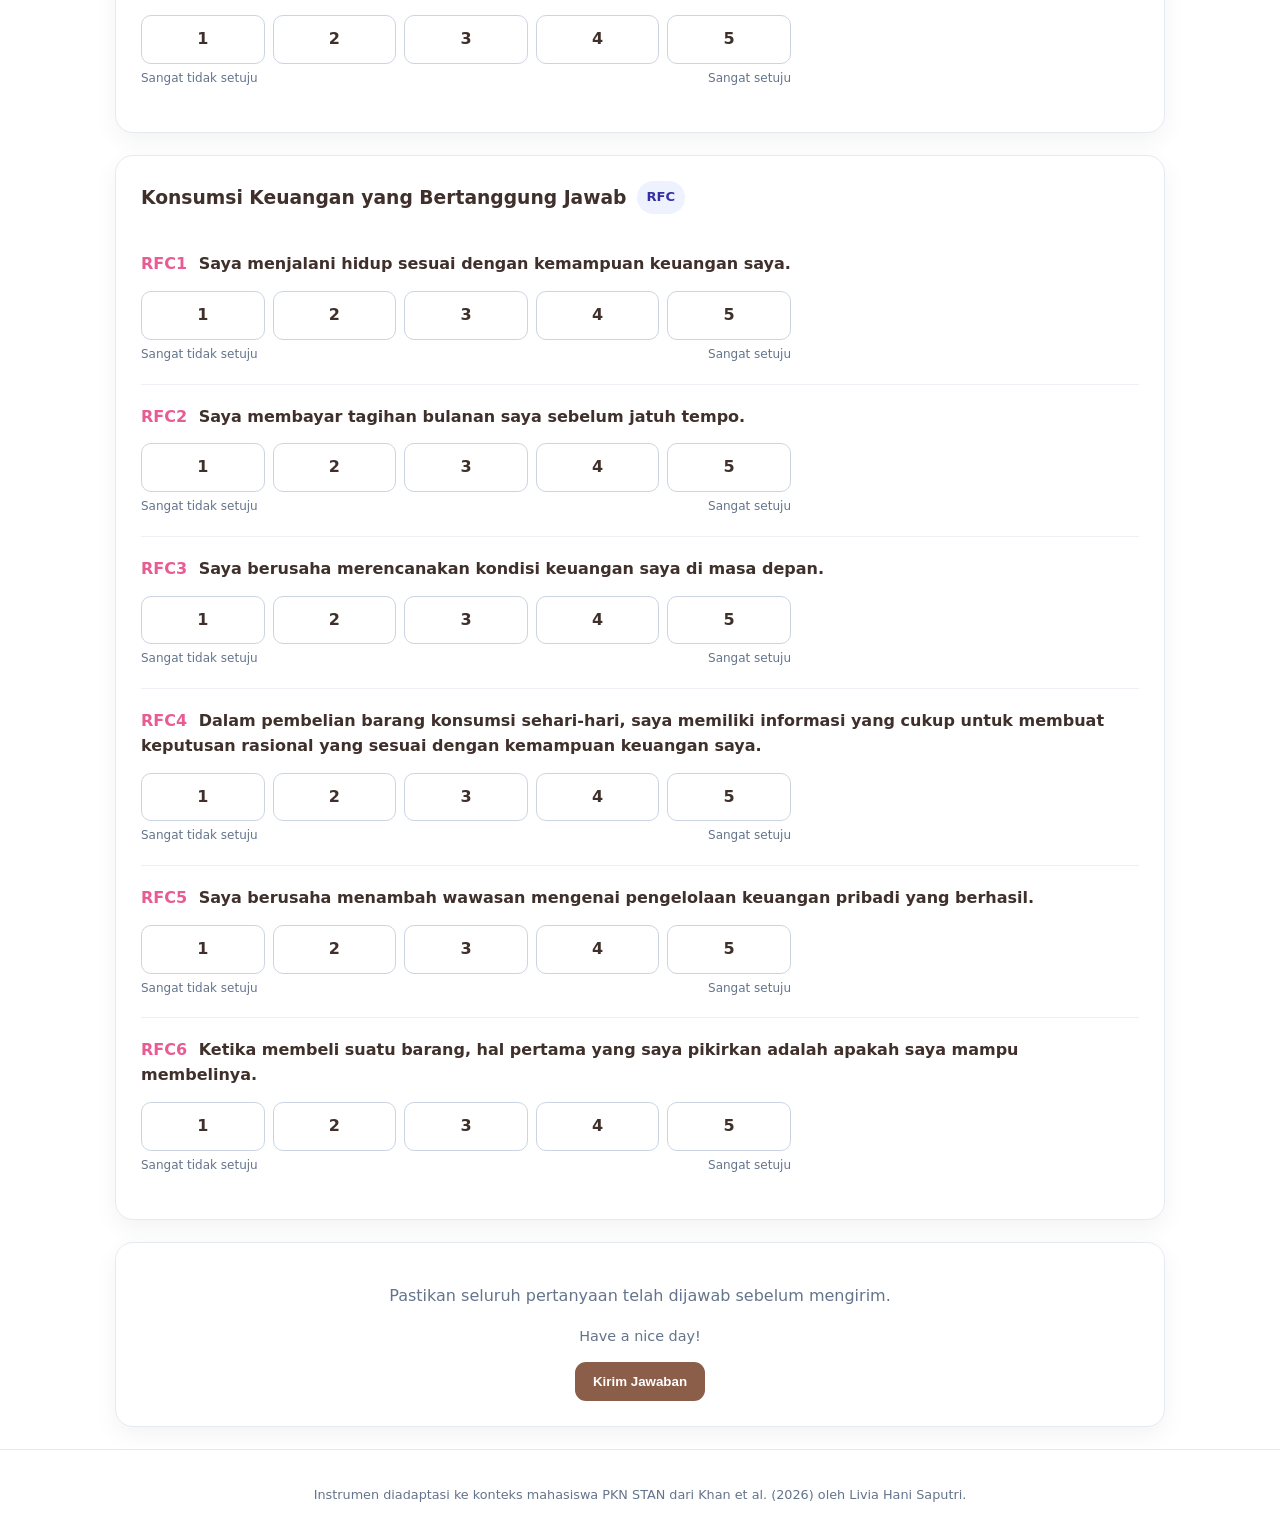
==== commit 5f790060: "Update index.html" ====
--- a/index.html
+++ b/index.html
@@ -70,7 +70,6 @@
   </h2>
 
   <p class="muted">
-    Kuesioner ini ditujukan untuk mahasiswa aktif PKN STAN.
     Seluruh data yang terkumpul dalam penelitian ini akan digunakan untuk keperluan akademis dan dijamin kerahasiannya.
   </p>
 
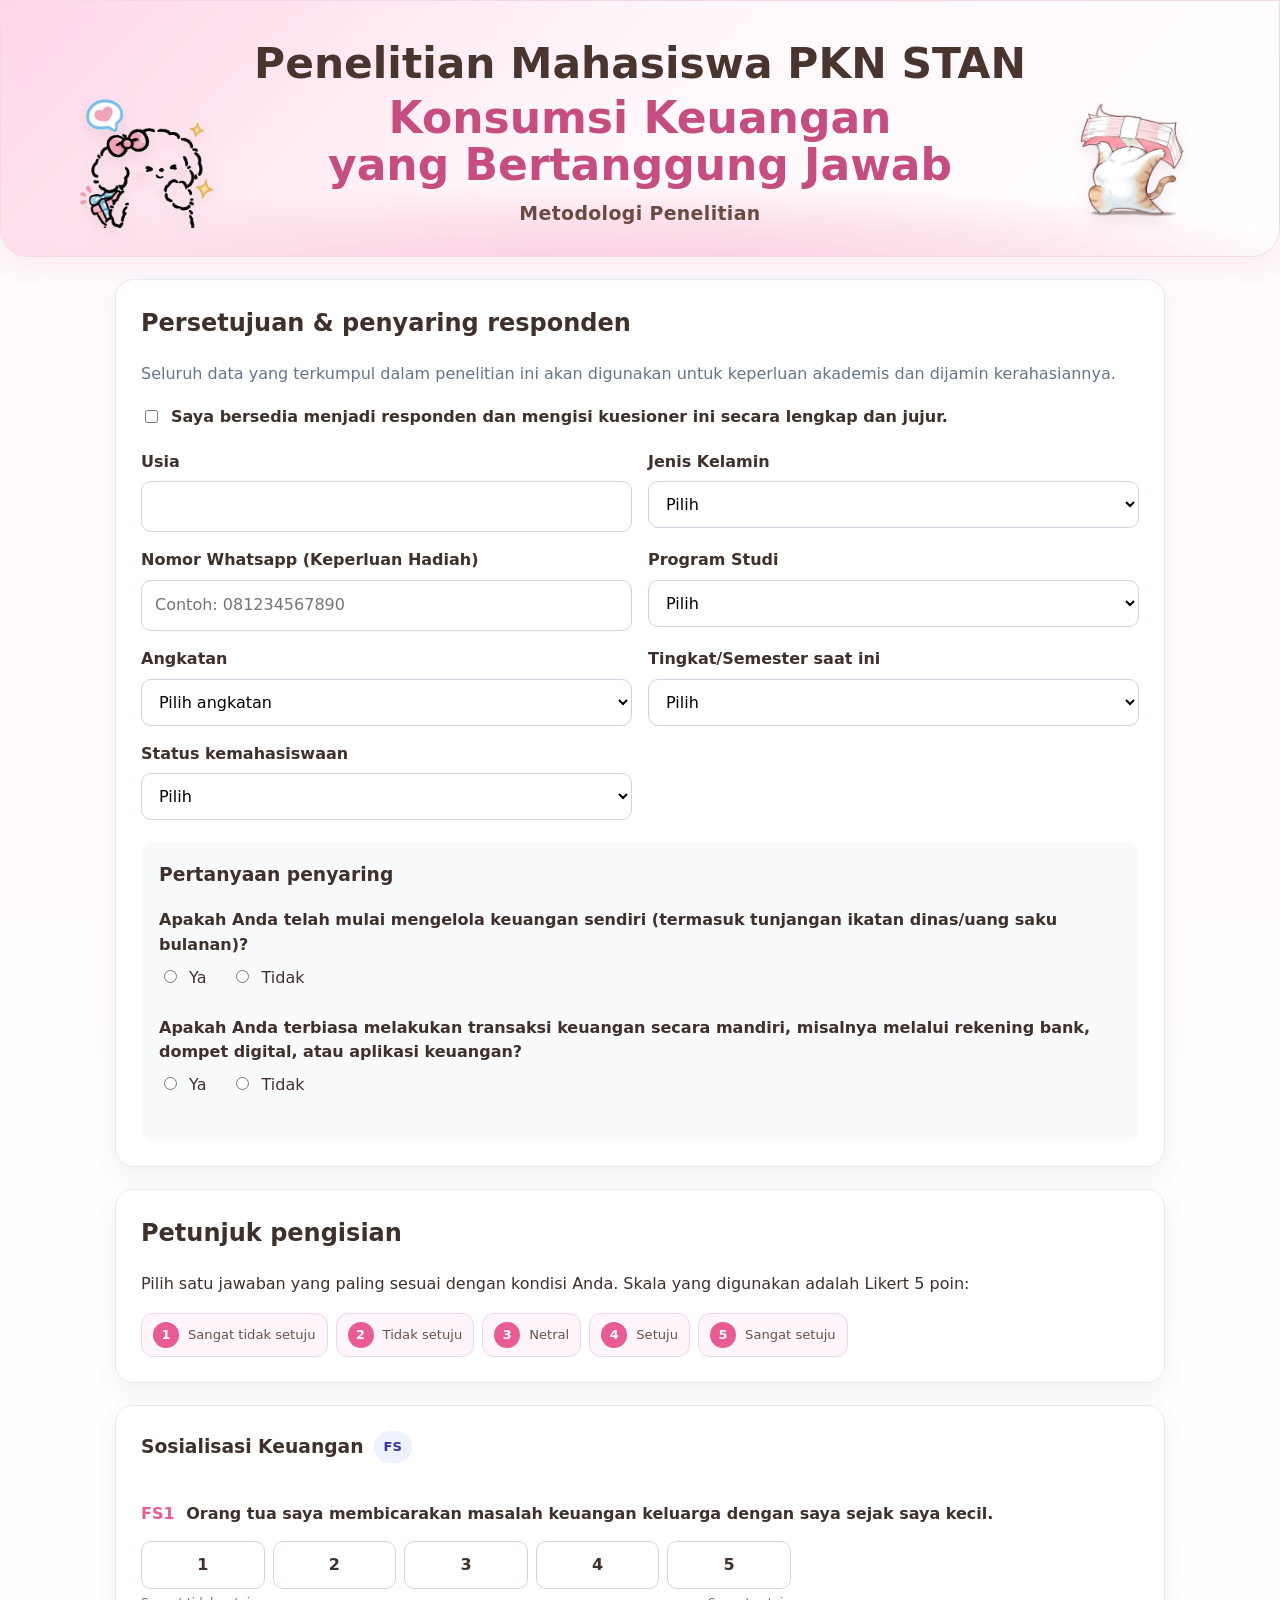
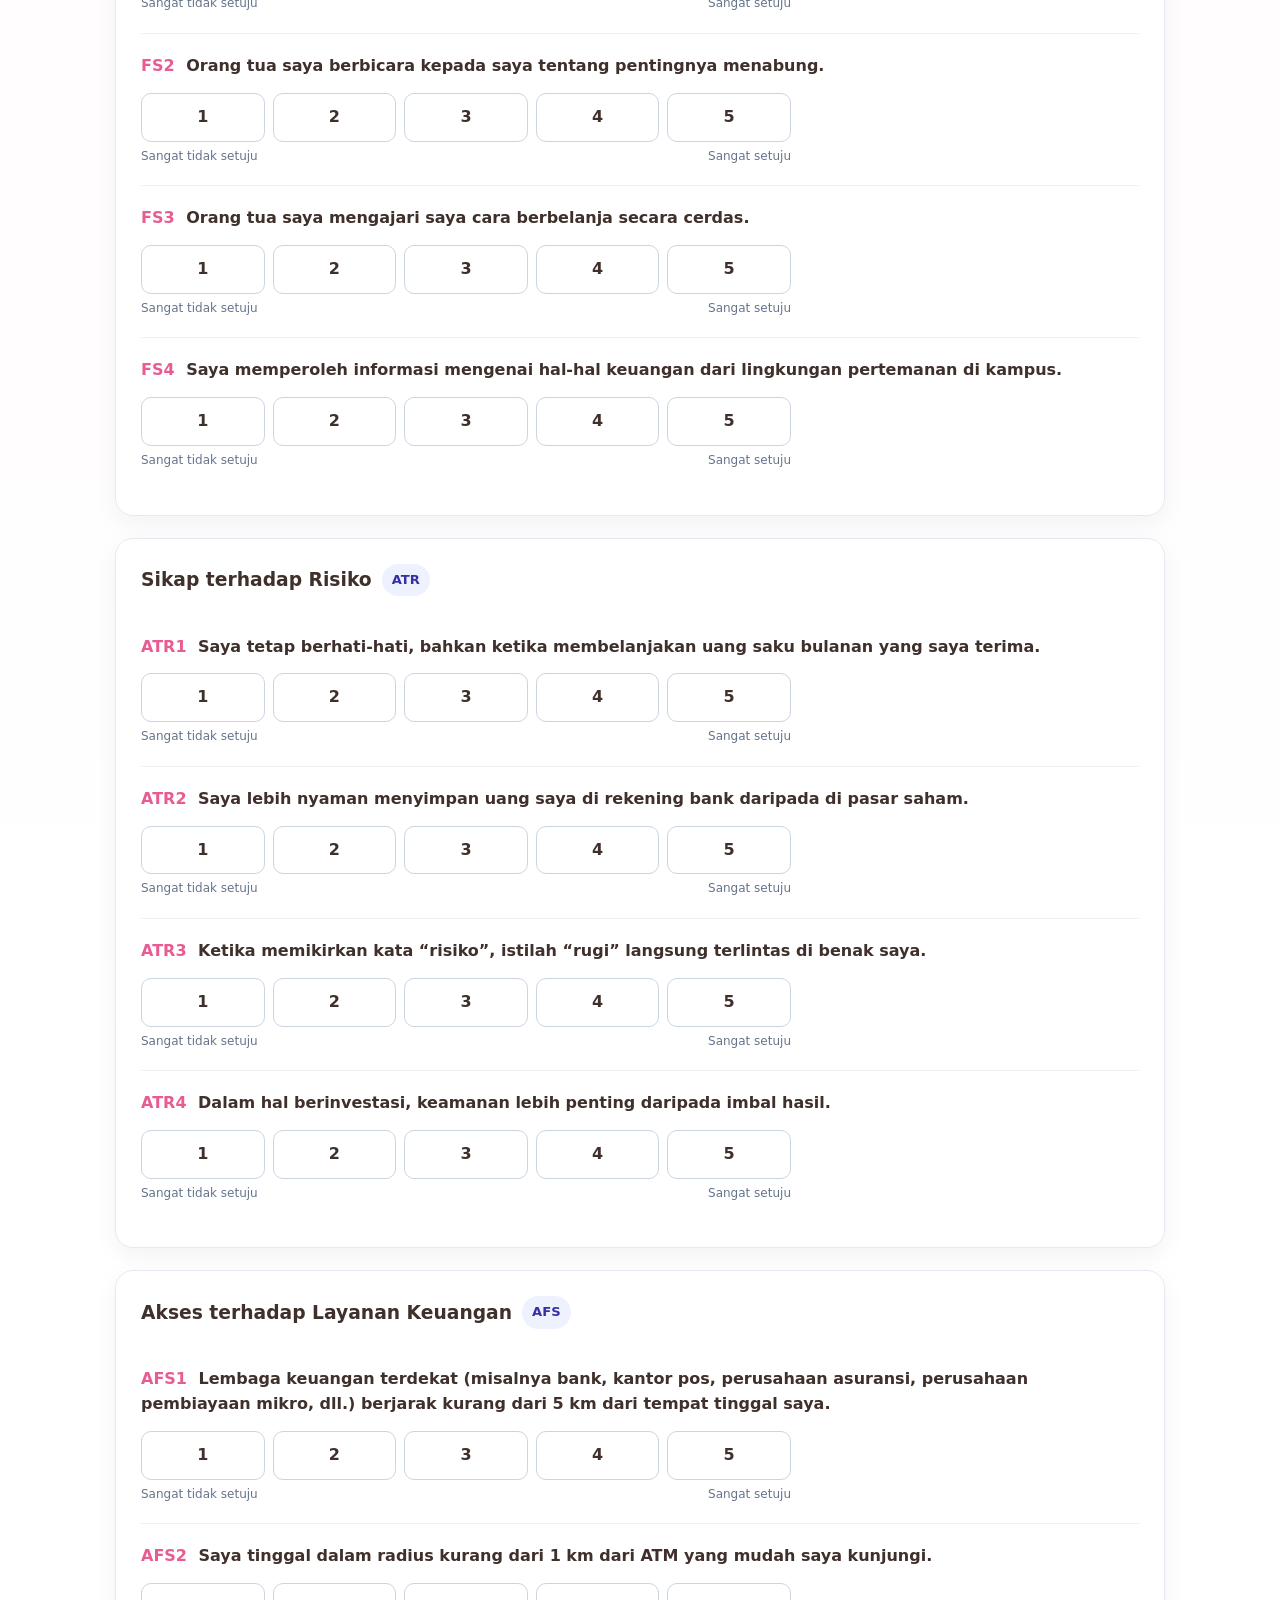
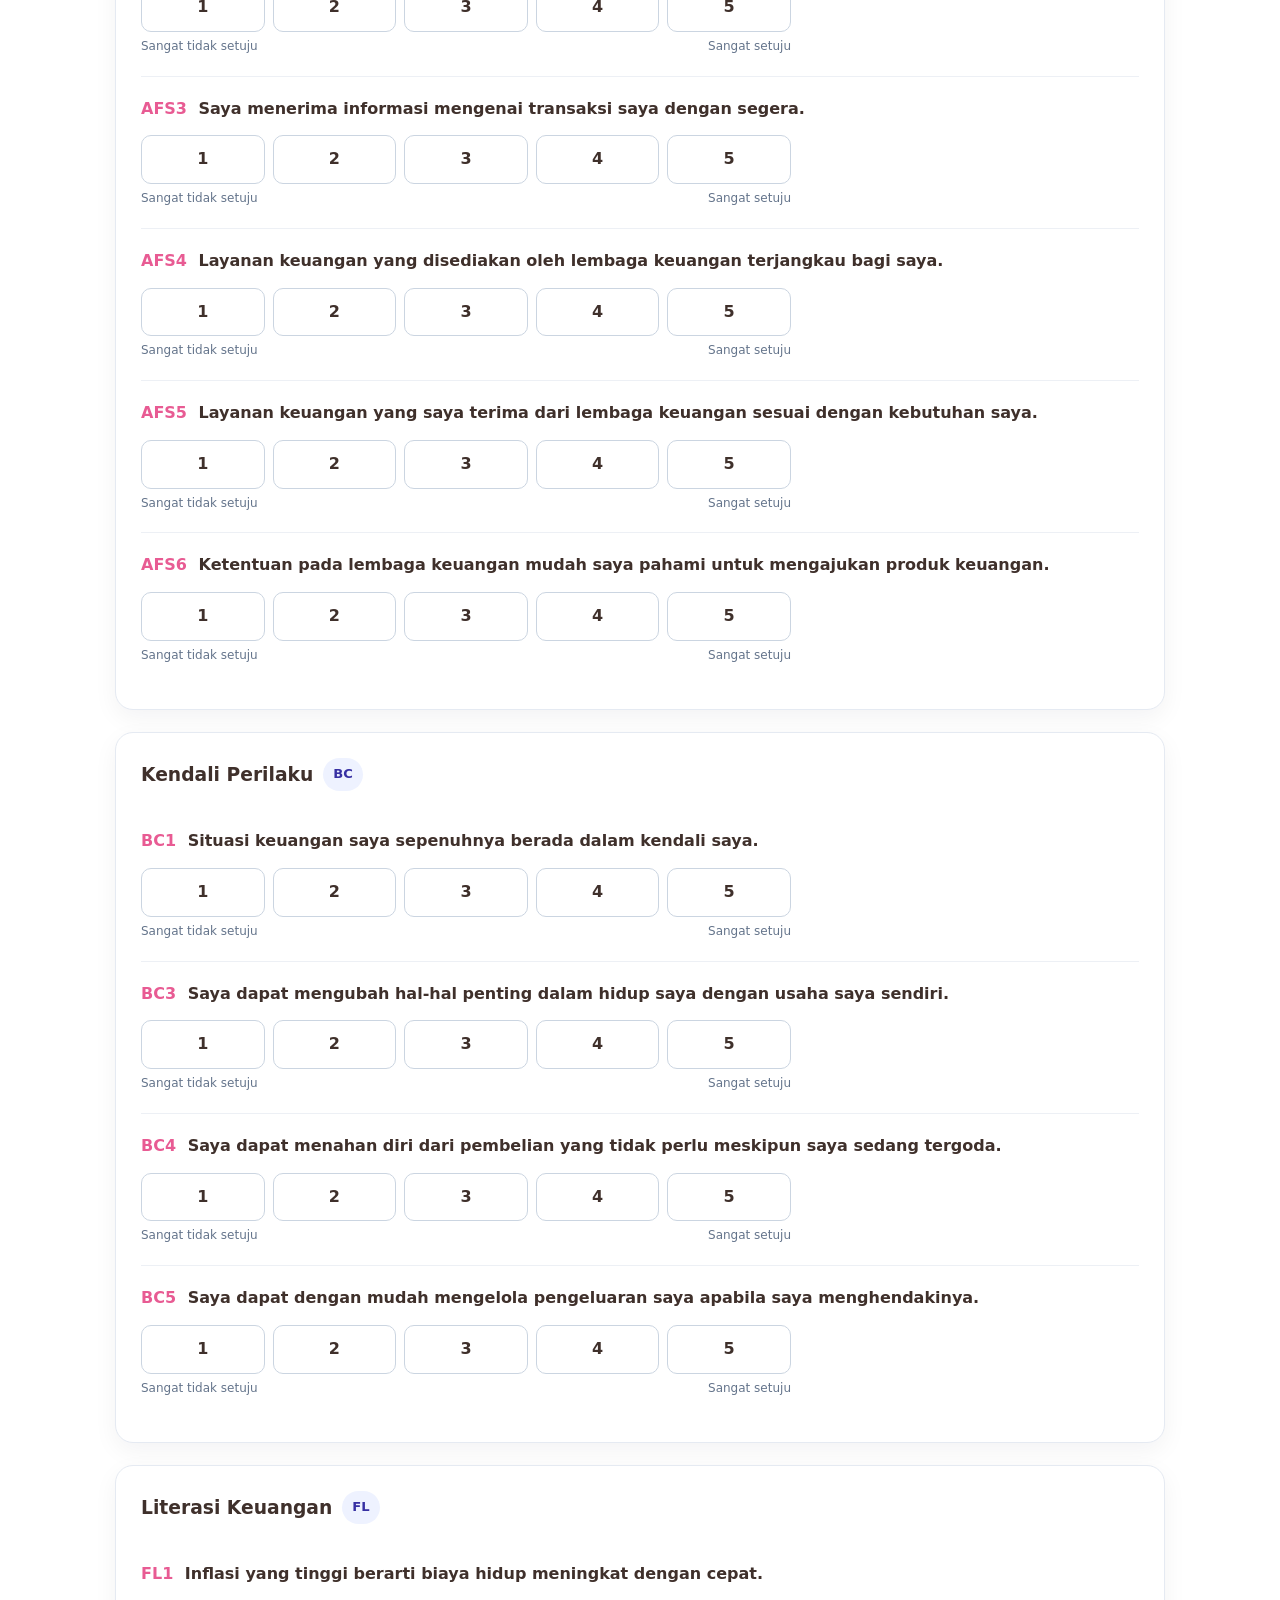
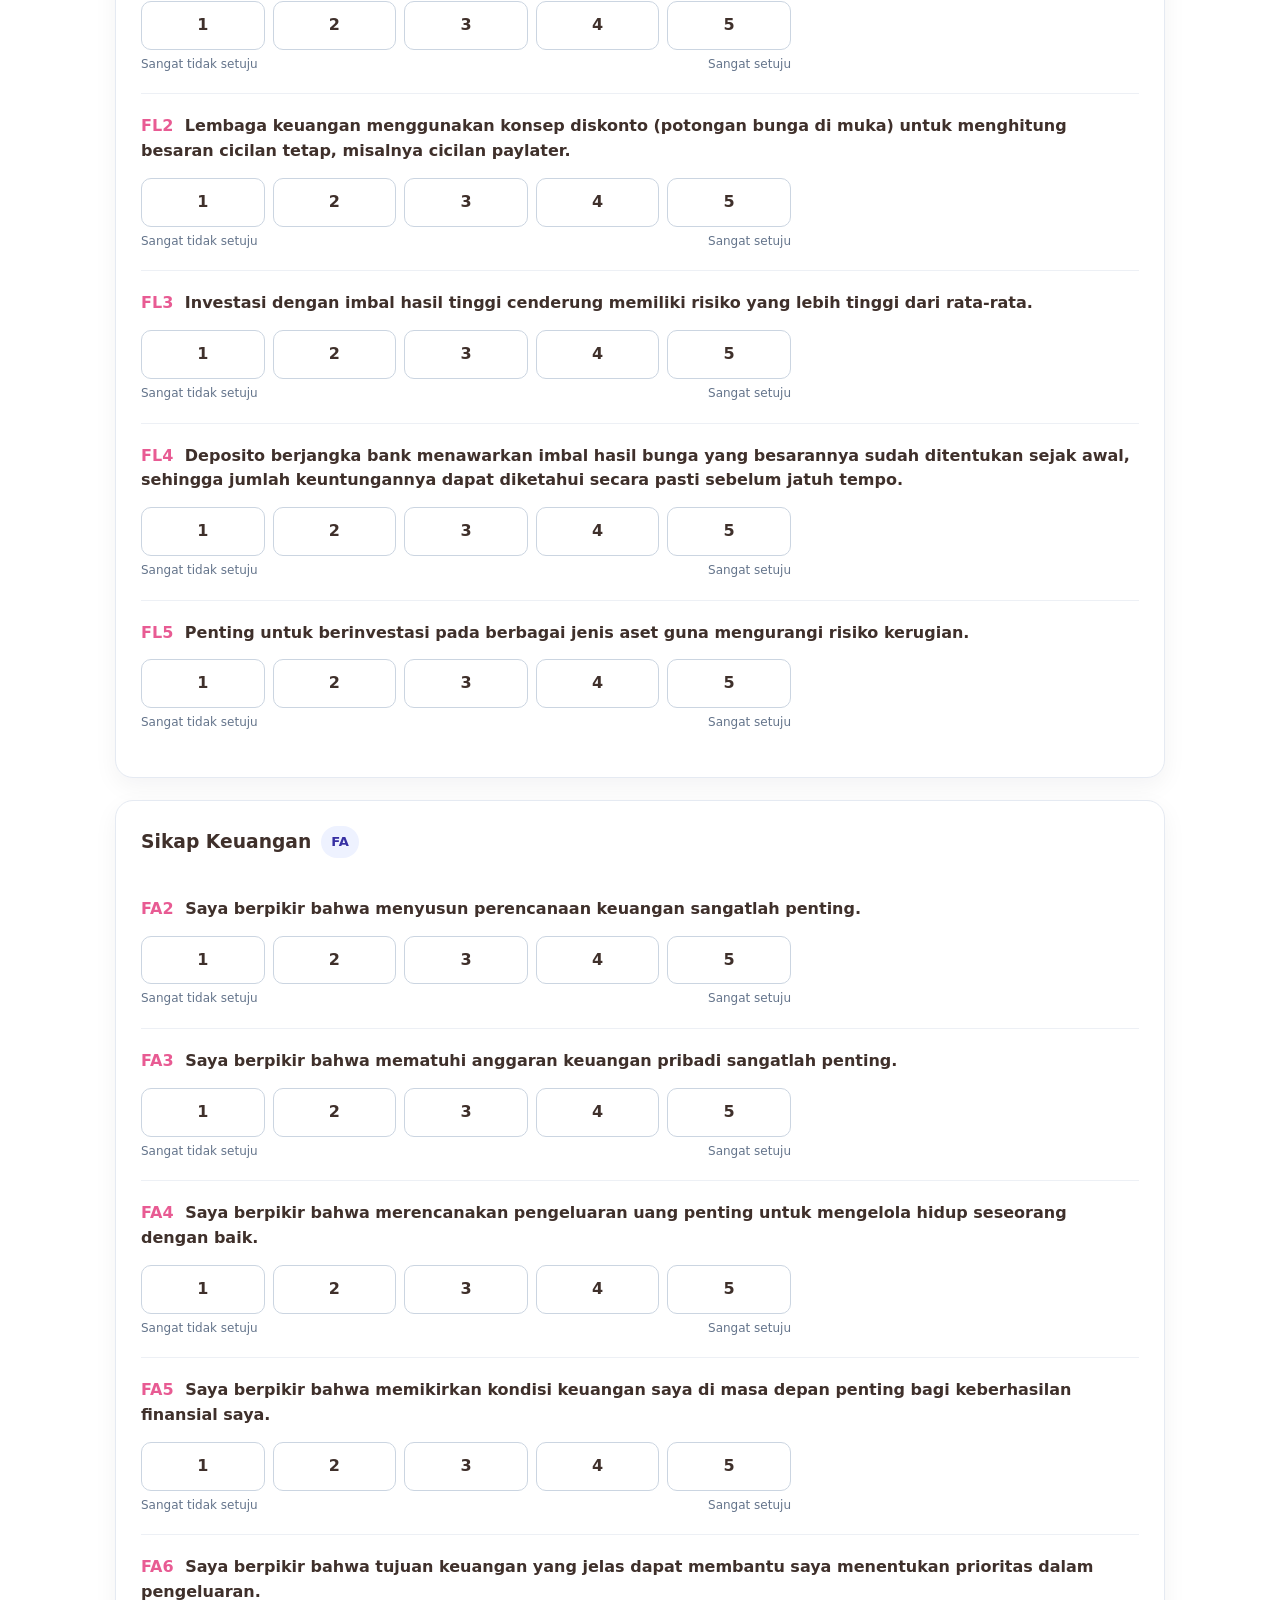
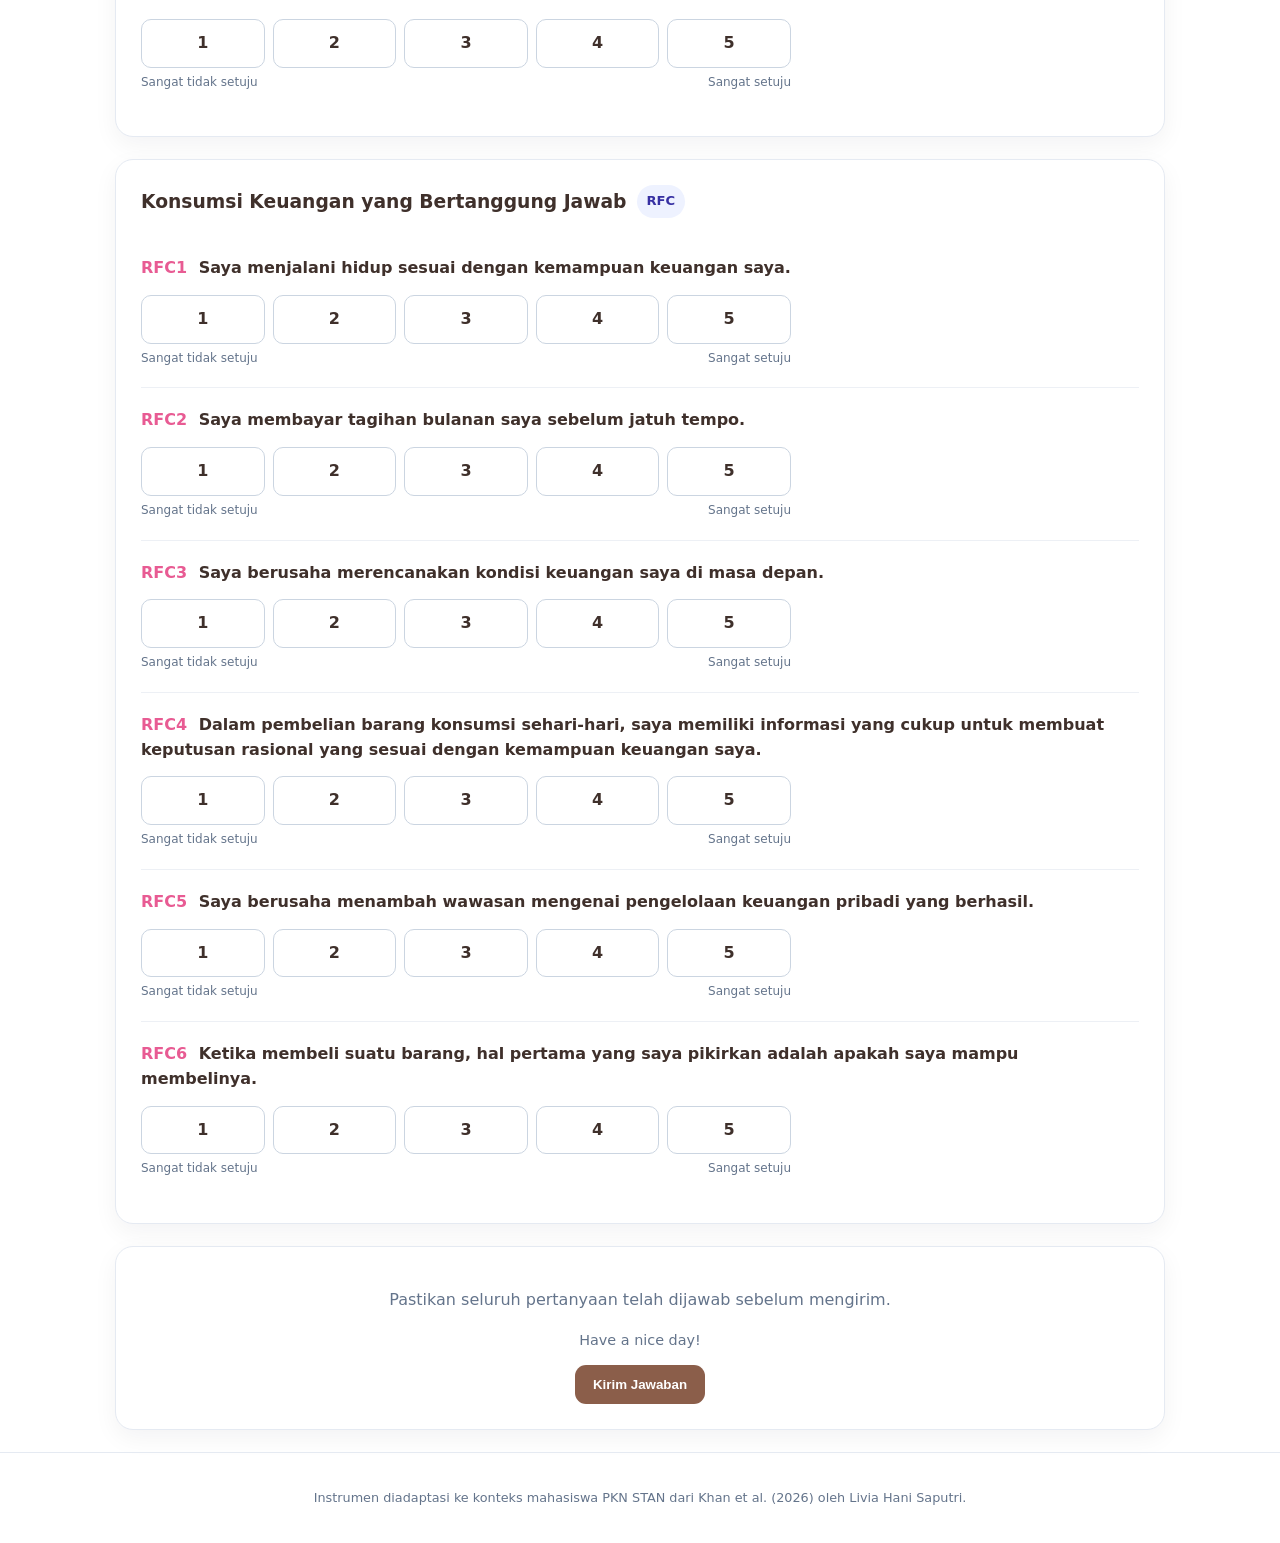
==== commit 29ab0b2a: "Update index.html" ====
--- a/index.html
+++ b/index.html
@@ -111,6 +111,34 @@
 
     </div>
 
+        <!-- JENIS KELAMIN -->
+
+    <div>
+
+      <label>
+        Jenis Kelamin
+      </label>
+
+      <select
+        name="gender"
+        required
+      >
+
+        <option value="">
+          Pilih
+        </option>
+
+        <option value="Perempuan">
+          Perempuan
+        </option>
+
+        <option value="Laki-laki">
+          Laki-laki
+        </option>
+
+      </select>
+
+    </div>
 
     <!-- WHATSAPP -->
 
@@ -190,36 +218,6 @@
     </div>
 
 
-    <!-- JENIS KELAMIN -->
-
-    <div>
-
-      <label>
-        Jenis Kelamin
-      </label>
-
-      <select
-        name="gender"
-        required
-      >
-
-        <option value="">
-          Pilih
-        </option>
-
-        <option value="Perempuan">
-          Perempuan
-        </option>
-
-        <option value="Laki-laki">
-          Laki-laki
-        </option>
-
-      </select>
-
-    </div>
-
-
     <!-- ANGKATAN -->
 
     <div>
